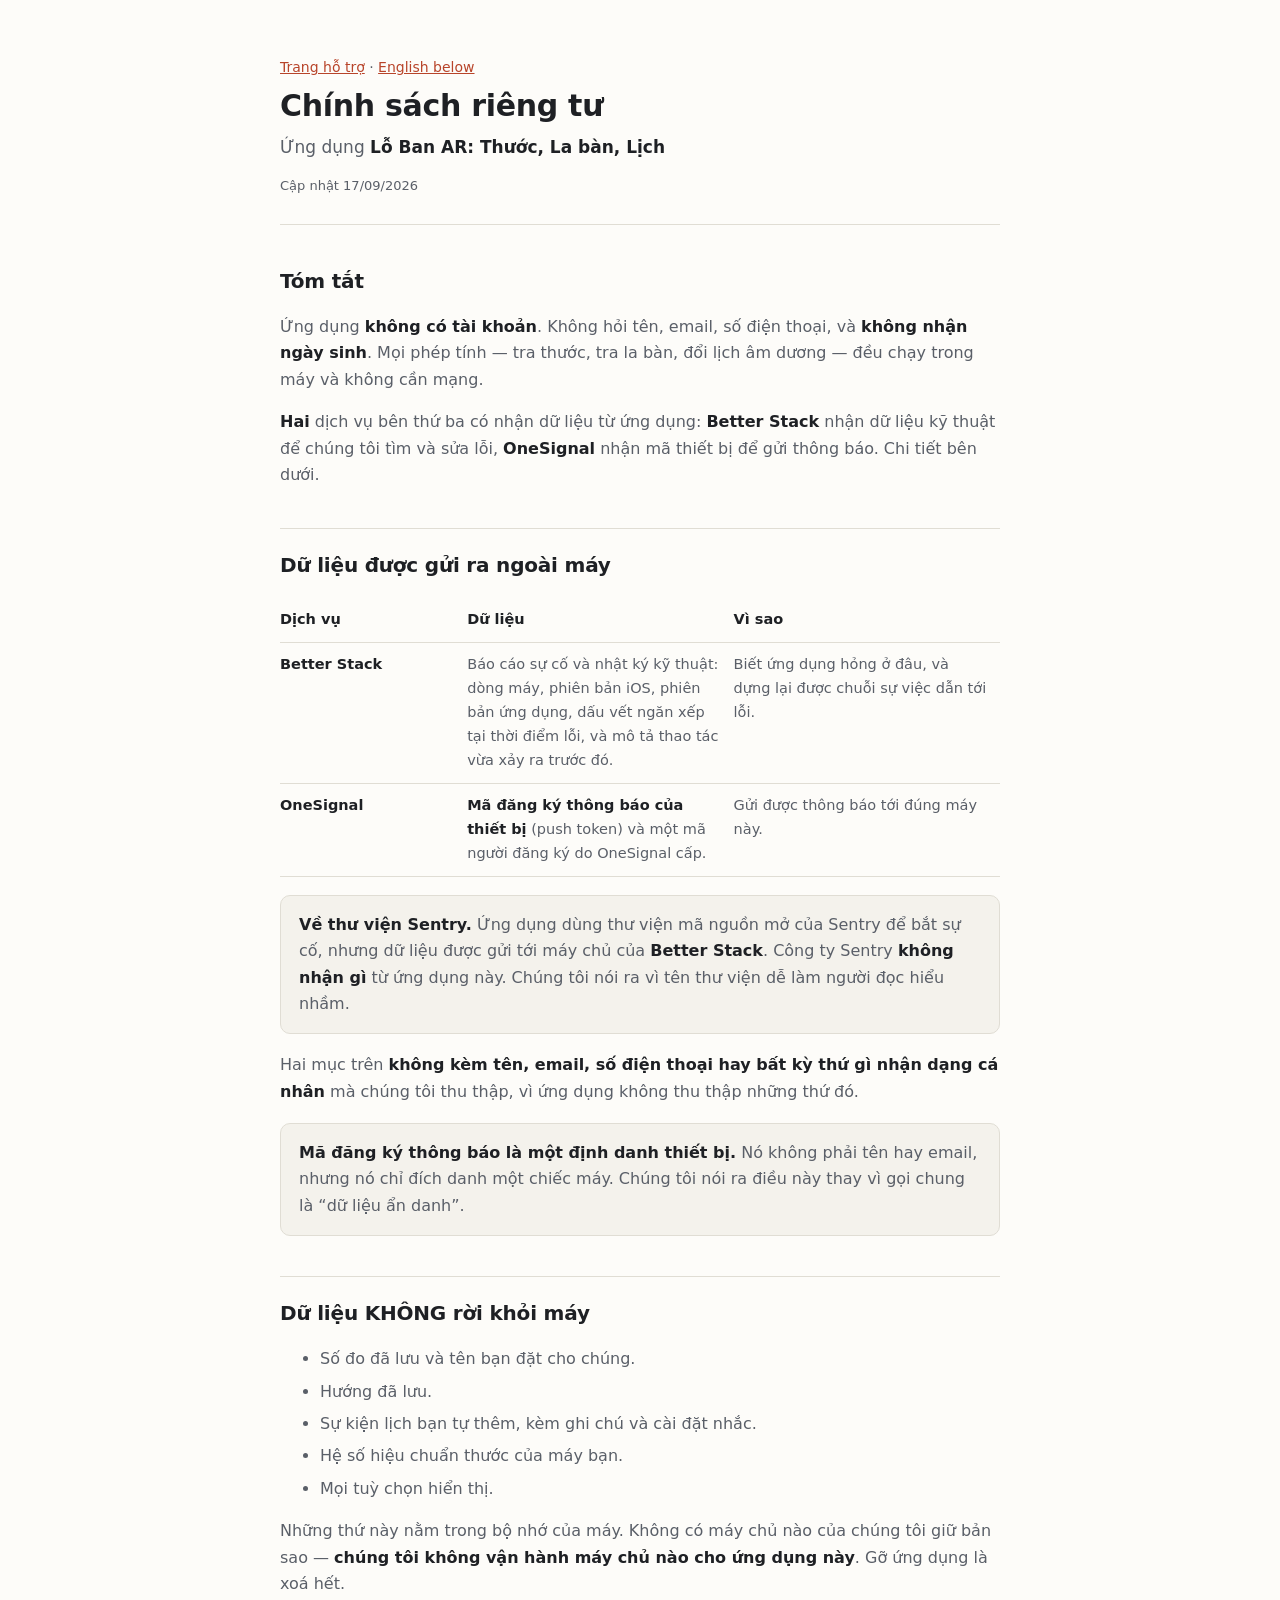
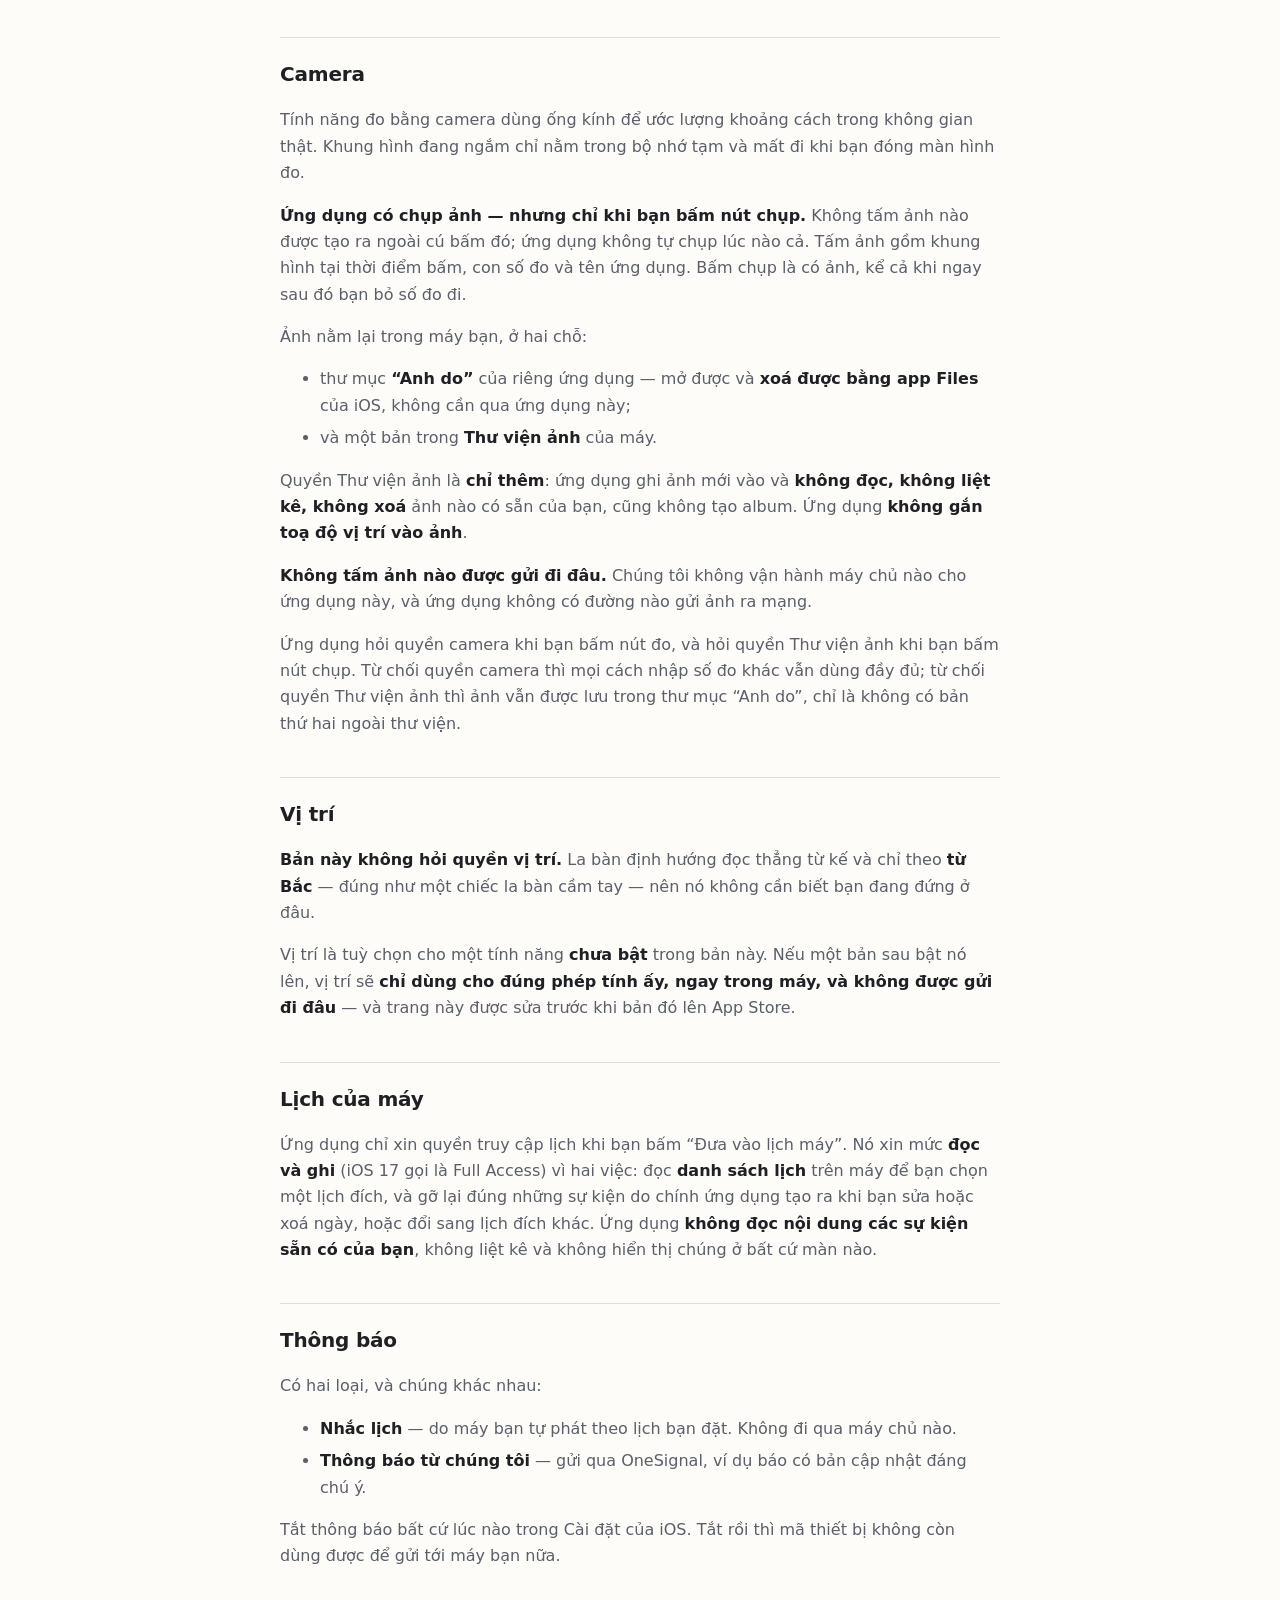
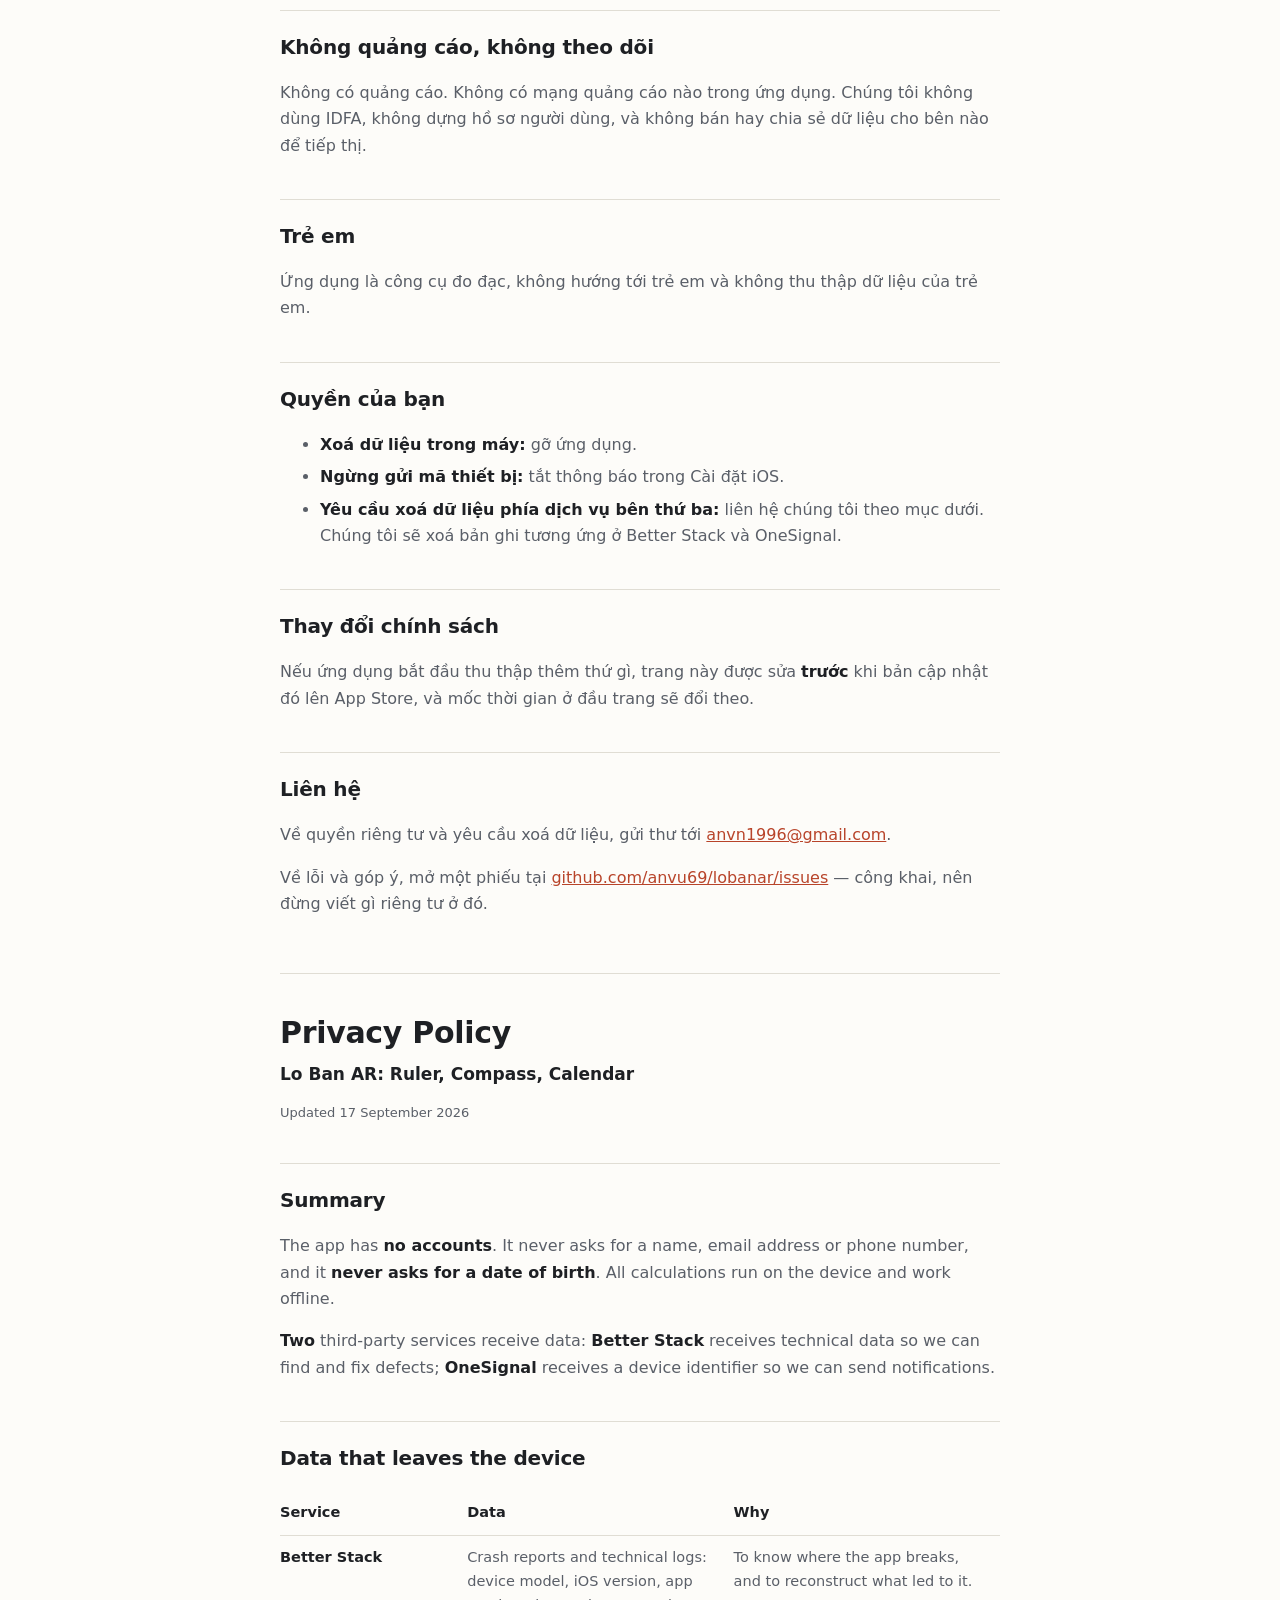
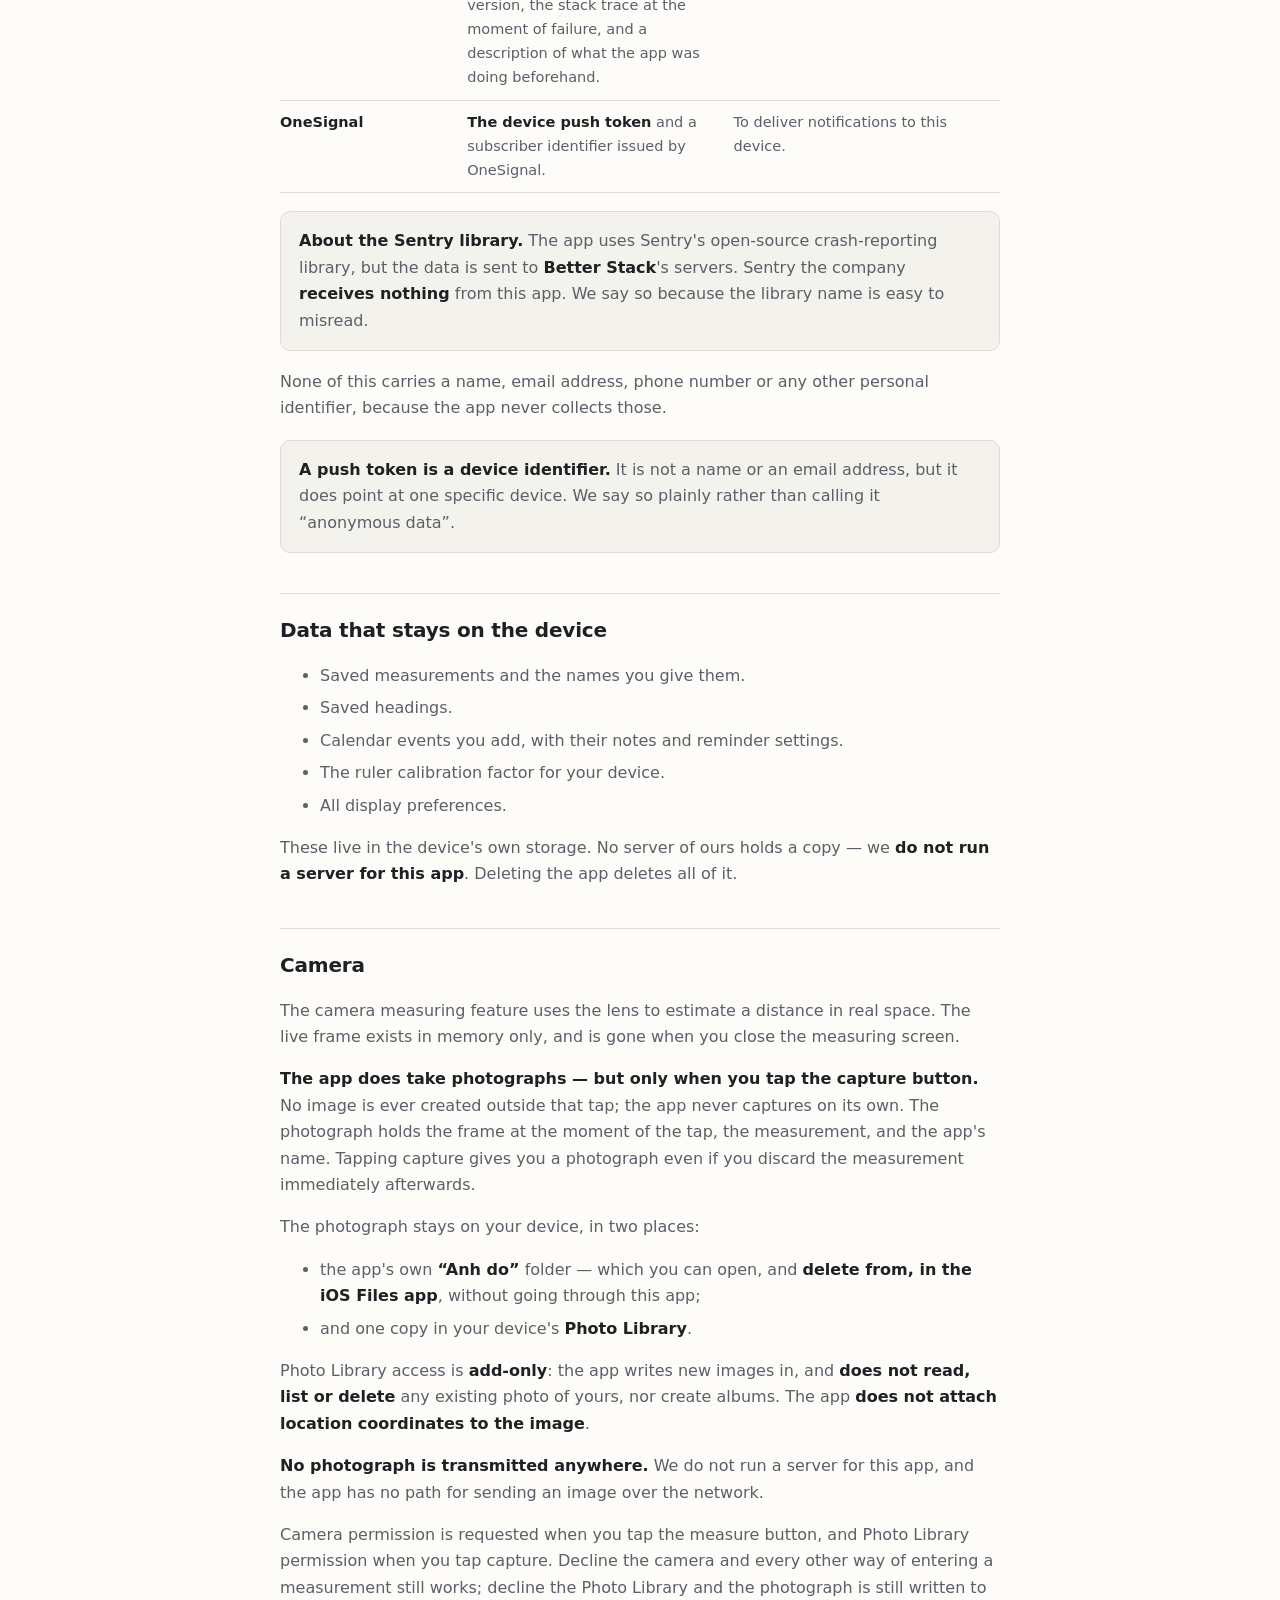
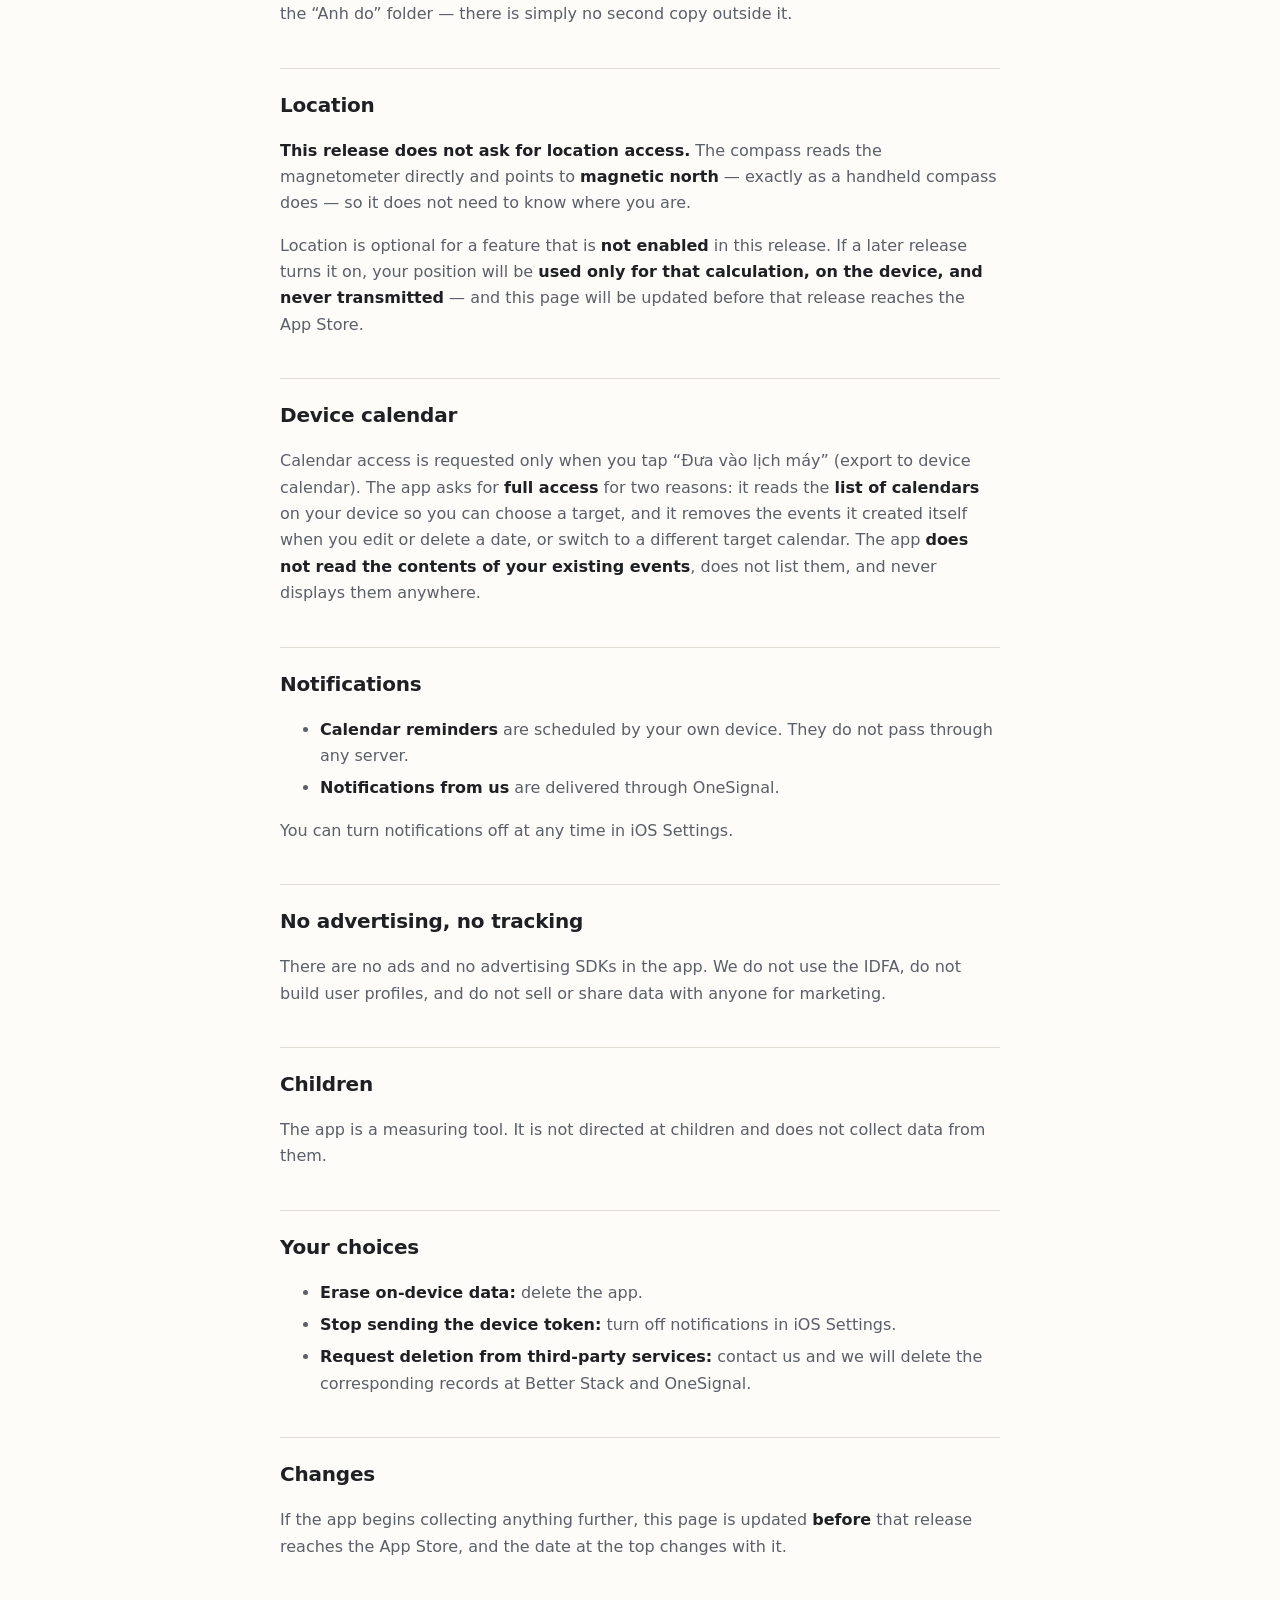
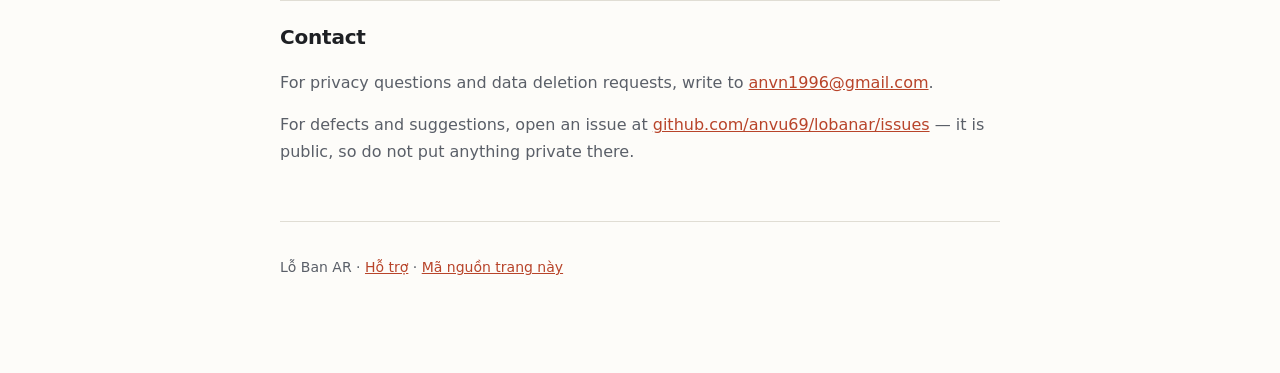
==== privacy/index.html @ a8c99746 "docs: mục Lịch khai ĐỌC VÀ GHI, và gọi đúng tên nút Hai chỗ sai trong cùng một đoạn, cả bản Việt lẫn" ====
<!doctype html>
<html lang="vi">
<head>
<meta charset="utf-8">
<meta name="viewport" content="width=device-width, initial-scale=1">
<title>Chính sách riêng tư — Lỗ Ban AR</title>
<link rel="stylesheet" href="../style.css">
</head>
<body>
<main>

<header>
  <p class="langswitch"><a href="../">Trang hỗ trợ</a> · <a href="#english">English below</a></p>
  <h1>Chính sách riêng tư</h1>
  <p class="lede">Ứng dụng <strong>Lỗ Ban AR: Thước, La bàn, Lịch</strong></p>
  <p class="stamp">Cập nhật 17/09/2026</p>
</header>

<h2>Tóm tắt</h2>

<p>Ứng dụng <strong>không có tài khoản</strong>. Không hỏi tên, email, số điện
thoại, và <strong>không nhận ngày sinh</strong>. Mọi phép tính — tra thước, tra
la bàn, đổi lịch âm dương — đều chạy trong máy và không cần mạng.</p>

<p><strong>Hai</strong> dịch vụ bên thứ ba có nhận dữ liệu từ ứng dụng:
<strong>Better Stack</strong> nhận dữ liệu kỹ thuật để chúng tôi tìm và sửa lỗi,
<strong>OneSignal</strong> nhận mã thiết bị để gửi thông báo. Chi tiết bên dưới.</p>

<h2>Dữ liệu được gửi ra ngoài máy</h2>

<table>
  <tr>
    <th style="width:26%">Dịch vụ</th>
    <th style="width:37%">Dữ liệu</th>
    <th>Vì sao</th>
  </tr>
  <tr>
    <td><strong>Better Stack</strong></td>
    <td>Báo cáo sự cố và nhật ký kỹ thuật: dòng máy, phiên bản iOS, phiên bản ứng
        dụng, dấu vết ngăn xếp tại thời điểm lỗi, và mô tả thao tác vừa xảy ra
        trước đó.</td>
    <td>Biết ứng dụng hỏng ở đâu, và dựng lại được chuỗi sự việc dẫn tới lỗi.</td>
  </tr>
  <tr>
    <td><strong>OneSignal</strong></td>
    <td><strong>Mã đăng ký thông báo của thiết bị</strong> (push token) và một mã
        người đăng ký do OneSignal cấp.</td>
    <td>Gửi được thông báo tới đúng máy này.</td>
  </tr>
</table>

<div class="box">
  <p style="margin:0"><strong>Về thư viện Sentry.</strong> Ứng dụng dùng thư viện
  mã nguồn mở của Sentry để bắt sự cố, nhưng dữ liệu được gửi tới máy chủ của
  <strong>Better Stack</strong>. Công ty Sentry <strong>không nhận gì</strong> từ
  ứng dụng này. Chúng tôi nói ra vì tên thư viện dễ làm người đọc hiểu nhầm.</p>
</div>

<p>Hai mục trên <strong>không kèm tên, email, số điện thoại hay bất kỳ thứ gì
nhận dạng cá nhân</strong> mà chúng tôi thu thập, vì ứng dụng không thu thập
những thứ đó.</p>

<div class="box">
  <p style="margin:0"><strong>Mã đăng ký thông báo là một định danh thiết bị.</strong>
  Nó không phải tên hay email, nhưng nó chỉ đích danh một chiếc máy. Chúng tôi
  nói ra điều này thay vì gọi chung là “dữ liệu ẩn danh”.</p>
</div>

<h2>Dữ liệu KHÔNG rời khỏi máy</h2>

<ul>
  <li>Số đo đã lưu và tên bạn đặt cho chúng.</li>
  <li>Hướng đã lưu.</li>
  <li>Sự kiện lịch bạn tự thêm, kèm ghi chú và cài đặt nhắc.</li>
  <li>Hệ số hiệu chuẩn thước của máy bạn.</li>
  <li>Mọi tuỳ chọn hiển thị.</li>
</ul>

<p>Những thứ này nằm trong bộ nhớ của máy. Không có máy chủ nào của chúng tôi
giữ bản sao — <strong>chúng tôi không vận hành máy chủ nào cho ứng dụng
này</strong>. Gỡ ứng dụng là xoá hết.</p>

<h2>Camera</h2>

<p>Tính năng đo bằng camera dùng ống kính để ước lượng khoảng cách trong không
gian thật. Khung hình đang ngắm chỉ nằm trong bộ nhớ tạm và mất đi khi bạn đóng
màn hình đo.</p>

<p><strong>Ứng dụng có chụp ảnh — nhưng chỉ khi bạn bấm nút chụp.</strong> Không
tấm ảnh nào được tạo ra ngoài cú bấm đó; ứng dụng không tự chụp lúc nào cả. Tấm
ảnh gồm khung hình tại thời điểm bấm, con số đo và tên ứng dụng. Bấm chụp là có
ảnh, kể cả khi ngay sau đó bạn bỏ số đo đi.</p>

<p>Ảnh nằm lại trong máy bạn, ở hai chỗ:</p>

<ul>
  <li>thư mục <strong>“Anh do”</strong> của riêng ứng dụng — mở được và
      <strong>xoá được bằng app Files</strong> của iOS, không cần qua ứng dụng
      này;</li>
  <li>và một bản trong <strong>Thư viện ảnh</strong> của máy.</li>
</ul>

<p>Quyền Thư viện ảnh là <strong>chỉ thêm</strong>: ứng dụng ghi ảnh mới vào và
<strong>không đọc, không liệt kê, không xoá</strong> ảnh nào có sẵn của bạn, cũng
không tạo album. Ứng dụng <strong>không gắn toạ độ vị trí vào ảnh</strong>.</p>

<p><strong>Không tấm ảnh nào được gửi đi đâu.</strong> Chúng tôi không vận hành
máy chủ nào cho ứng dụng này, và ứng dụng không có đường nào gửi ảnh ra mạng.</p>

<p>Ứng dụng hỏi quyền camera khi bạn bấm nút đo, và hỏi quyền Thư viện ảnh khi
bạn bấm nút chụp. Từ chối quyền camera thì mọi cách nhập số đo khác vẫn dùng đầy
đủ; từ chối quyền Thư viện ảnh thì ảnh vẫn được lưu trong thư mục “Anh do”, chỉ
là không có bản thứ hai ngoài thư viện.</p>

<h2>Vị trí</h2>

<p><strong>Bản này không hỏi quyền vị trí.</strong> La bàn định hướng đọc thẳng
từ kế và chỉ theo <strong>từ Bắc</strong> — đúng như một chiếc la bàn cầm tay —
nên nó không cần biết bạn đang đứng ở đâu.</p>

<p>Vị trí là tuỳ chọn cho một tính năng <strong>chưa bật</strong> trong bản này.
Nếu một bản sau bật nó lên, vị trí sẽ <strong>chỉ dùng cho đúng phép tính ấy,
ngay trong máy, và không được gửi đi đâu</strong> — và trang này được sửa trước
khi bản đó lên App Store.</p>

<h2>Lịch của máy</h2>

<p>Ứng dụng chỉ xin quyền truy cập lịch khi bạn bấm “Đưa vào lịch máy”. Nó xin
mức <strong>đọc và ghi</strong> (iOS 17 gọi là Full Access) vì hai việc: đọc
<strong>danh sách lịch</strong> trên máy để bạn chọn một lịch đích, và gỡ lại đúng
những sự kiện do chính ứng dụng tạo ra khi bạn sửa hoặc xoá ngày, hoặc đổi sang
lịch đích khác. Ứng dụng <strong>không đọc nội dung các sự kiện sẵn có của
bạn</strong>, không liệt kê và không hiển thị chúng ở bất cứ màn nào.</p>

<h2>Thông báo</h2>

<p>Có hai loại, và chúng khác nhau:</p>

<ul>
  <li><strong>Nhắc lịch</strong> — do máy bạn tự phát theo lịch bạn đặt.
      Không đi qua máy chủ nào.</li>
  <li><strong>Thông báo từ chúng tôi</strong> — gửi qua OneSignal, ví dụ báo có
      bản cập nhật đáng chú ý.</li>
</ul>

<p>Tắt thông báo bất cứ lúc nào trong Cài đặt của iOS. Tắt rồi thì mã thiết bị
không còn dùng được để gửi tới máy bạn nữa.</p>

<h2>Không quảng cáo, không theo dõi</h2>

<p>Không có quảng cáo. Không có mạng quảng cáo nào trong ứng dụng. Chúng tôi
không dùng IDFA, không dựng hồ sơ người dùng, và không bán hay chia sẻ dữ liệu
cho bên nào để tiếp thị.</p>

<h2>Trẻ em</h2>

<p>Ứng dụng là công cụ đo đạc, không hướng tới trẻ em và không thu thập dữ liệu
của trẻ em.</p>

<h2>Quyền của bạn</h2>

<ul>
  <li><strong>Xoá dữ liệu trong máy:</strong> gỡ ứng dụng.</li>
  <li><strong>Ngừng gửi mã thiết bị:</strong> tắt thông báo trong Cài đặt iOS.</li>
  <li><strong>Yêu cầu xoá dữ liệu phía dịch vụ bên thứ ba:</strong> liên hệ
      chúng tôi theo mục dưới. Chúng tôi sẽ xoá bản ghi tương ứng ở Better Stack
      và OneSignal.</li>
</ul>

<h2>Thay đổi chính sách</h2>

<p>Nếu ứng dụng bắt đầu thu thập thêm thứ gì, trang này được sửa
<strong>trước</strong> khi bản cập nhật đó lên App Store, và mốc thời gian ở đầu
trang sẽ đổi theo.</p>

<h2>Liên hệ</h2>

<p>Về quyền riêng tư và yêu cầu xoá dữ liệu, gửi thư tới
<a href="mailto:anvn1996@gmail.com">anvn1996@gmail.com</a>.</p>

<p>Về lỗi và góp ý, mở một phiếu tại
<a href="https://github.com/anvu69/lobanar/issues">github.com/anvu69/lobanar/issues</a>
— công khai, nên đừng viết gì riêng tư ở đó.</p>

<hr style="border:none;border-top:1px solid var(--rule);margin:56px 0 0">

<h1 id="english" style="margin-top:40px">Privacy Policy</h1>
<p class="lede"><strong>Lo Ban AR: Ruler, Compass, Calendar</strong></p>
<p class="stamp">Updated 17 September 2026</p>

<h2>Summary</h2>

<p>The app has <strong>no accounts</strong>. It never asks for a name, email
address or phone number, and it <strong>never asks for a date of birth</strong>.
All calculations run on the device and work offline.</p>

<p><strong>Two</strong> third-party services receive data:
<strong>Better Stack</strong> receives technical data so we can find and fix
defects; <strong>OneSignal</strong> receives a device identifier so we can send
notifications.</p>

<h2>Data that leaves the device</h2>

<table>
  <tr><th style="width:26%">Service</th><th style="width:37%">Data</th><th>Why</th></tr>
  <tr>
    <td><strong>Better Stack</strong></td>
    <td>Crash reports and technical logs: device model, iOS version, app version,
        the stack trace at the moment of failure, and a description of what the
        app was doing beforehand.</td>
    <td>To know where the app breaks, and to reconstruct what led to it.</td>
  </tr>
  <tr>
    <td><strong>OneSignal</strong></td>
    <td><strong>The device push token</strong> and a subscriber identifier issued
        by OneSignal.</td>
    <td>To deliver notifications to this device.</td>
  </tr>
</table>

<div class="box">
  <p style="margin:0"><strong>About the Sentry library.</strong> The app uses
  Sentry's open-source crash-reporting library, but the data is sent to
  <strong>Better Stack</strong>'s servers. Sentry the company
  <strong>receives nothing</strong> from this app. We say so because the library
  name is easy to misread.</p>
</div>

<p>None of this carries a name, email address, phone number or any other personal
identifier, because the app never collects those.</p>

<div class="box">
  <p style="margin:0"><strong>A push token is a device identifier.</strong> It is
  not a name or an email address, but it does point at one specific device. We
  say so plainly rather than calling it “anonymous data”.</p>
</div>

<h2>Data that stays on the device</h2>

<ul>
  <li>Saved measurements and the names you give them.</li>
  <li>Saved headings.</li>
  <li>Calendar events you add, with their notes and reminder settings.</li>
  <li>The ruler calibration factor for your device.</li>
  <li>All display preferences.</li>
</ul>

<p>These live in the device's own storage. No server of ours holds a copy — we
<strong>do not run a server for this app</strong>. Deleting the app deletes all
of it.</p>

<h2>Camera</h2>

<p>The camera measuring feature uses the lens to estimate a distance in real
space. The live frame exists in memory only, and is gone when you close the
measuring screen.</p>

<p><strong>The app does take photographs — but only when you tap the capture
button.</strong> No image is ever created outside that tap; the app never
captures on its own. The photograph holds the frame at the moment of the tap, the
measurement, and the app's name. Tapping capture gives you a photograph even if
you discard the measurement immediately afterwards.</p>

<p>The photograph stays on your device, in two places:</p>

<ul>
  <li>the app's own <strong>“Anh do”</strong> folder — which you can open, and
      <strong>delete from, in the iOS Files app</strong>, without going through
      this app;</li>
  <li>and one copy in your device's <strong>Photo Library</strong>.</li>
</ul>

<p>Photo Library access is <strong>add-only</strong>: the app writes new images
in, and <strong>does not read, list or delete</strong> any existing photo of
yours, nor create albums. The app <strong>does not attach location coordinates to
the image</strong>.</p>

<p><strong>No photograph is transmitted anywhere.</strong> We do not run a server
for this app, and the app has no path for sending an image over the network.</p>

<p>Camera permission is requested when you tap the measure button, and Photo
Library permission when you tap capture. Decline the camera and every other way
of entering a measurement still works; decline the Photo Library and the
photograph is still written to the “Anh do” folder — there is simply no second
copy outside it.</p>

<h2>Location</h2>

<p><strong>This release does not ask for location access.</strong> The compass
reads the magnetometer directly and points to <strong>magnetic north</strong> —
exactly as a handheld compass does — so it does not need to know where you
are.</p>

<p>Location is optional for a feature that is <strong>not enabled</strong> in
this release. If a later release turns it on, your position will be
<strong>used only for that calculation, on the device, and never
transmitted</strong> — and this page will be updated before that release reaches
the App Store.</p>

<h2>Device calendar</h2>

<p>Calendar access is requested only when you tap “Đưa vào lịch máy” (export to
device calendar). The app asks for <strong>full access</strong> for two reasons:
it reads the <strong>list of calendars</strong> on your device so you can choose a
target, and it removes the events it created itself when you edit or delete a
date, or switch to a different target calendar. The app <strong>does not read the
contents of your existing events</strong>, does not list them, and never displays
them anywhere.</p>

<h2>Notifications</h2>

<ul>
  <li><strong>Calendar reminders</strong> are scheduled by your own device. They
      do not pass through any server.</li>
  <li><strong>Notifications from us</strong> are delivered through OneSignal.</li>
</ul>

<p>You can turn notifications off at any time in iOS Settings.</p>

<h2>No advertising, no tracking</h2>

<p>There are no ads and no advertising SDKs in the app. We do not use the IDFA,
do not build user profiles, and do not sell or share data with anyone for
marketing.</p>

<h2>Children</h2>

<p>The app is a measuring tool. It is not directed at children and does not
collect data from them.</p>

<h2>Your choices</h2>

<ul>
  <li><strong>Erase on-device data:</strong> delete the app.</li>
  <li><strong>Stop sending the device token:</strong> turn off notifications in
      iOS Settings.</li>
  <li><strong>Request deletion from third-party services:</strong> contact us and
      we will delete the corresponding records at Better Stack and OneSignal.</li>
</ul>

<h2>Changes</h2>

<p>If the app begins collecting anything further, this page is updated
<strong>before</strong> that release reaches the App Store, and the date at the
top changes with it.</p>

<h2>Contact</h2>

<p>For privacy questions and data deletion requests, write to
<a href="mailto:anvn1996@gmail.com">anvn1996@gmail.com</a>.</p>

<p>For defects and suggestions, open an issue at
<a href="https://github.com/anvu69/lobanar/issues">github.com/anvu69/lobanar/issues</a>
— it is public, so do not put anything private there.</p>

<footer>
  <p>Lỗ Ban AR · <a href="../">Hỗ trợ</a> · <a href="https://github.com/anvu69/lobanar">Mã nguồn trang này</a></p>
</footer>

</main>
</body>
</html>
---- style.css ----
:root {
  --paper: #fdfcf9;
  --paper2: #f4f2ec;
  --ink: #1e2024;
  --ink2: #5a5f68;
  --rule: #e0ddd4;
  --accent: #b8442a;
  --gold: #a8842c;
}

@media (prefers-color-scheme: dark) {
  :root {
    --paper: #16181b;
    --paper2: #1e2126;
    --ink: #e9e6df;
    --ink2: #a0a5ad;
    --rule: #30343a;
    --accent: #e07a5c;
    --gold: #d4ac52;
  }
}

* { box-sizing: border-box; }

body {
  margin: 0;
  padding: 0 20px 80px;
  background: var(--paper);
  color: var(--ink);
  font: 16px/1.65 -apple-system, BlinkMacSystemFont, "Segoe UI", system-ui, sans-serif;
  -webkit-text-size-adjust: 100%;
}

main { max-width: 720px; margin: 0 auto; }

header {
  padding: 56px 0 28px;
  border-bottom: 1px solid var(--rule);
  margin-bottom: 36px;
}

h1 { font-size: 30px; line-height: 1.25; margin: 0 0 8px; letter-spacing: -0.01em; }
h2 {
  font-size: 20px;
  margin: 40px 0 12px;
  padding-top: 20px;
  border-top: 1px solid var(--rule);
  letter-spacing: -0.01em;
}
h2:first-of-type { border-top: none; padding-top: 0; }
h3 { font-size: 16px; margin: 24px 0 8px; }

p, li { color: var(--ink2); }
li { margin-bottom: 6px; }
strong, b { color: var(--ink); font-weight: 600; }

.lede { font-size: 17px; color: var(--ink2); margin: 0; }
.stamp { font-size: 13px; color: var(--ink2); margin: 14px 0 0; }

a { color: var(--accent); }

.box {
  background: var(--paper2);
  border: 1px solid var(--rule);
  border-radius: 10px;
  padding: 16px 18px;
  margin: 18px 0;
}
.box.flag { border-left: 3px solid var(--gold); }

table {
  width: 100%;
  border-collapse: collapse;
  margin: 16px 0;
  font-size: 14.5px;
}
th, td {
  text-align: left;
  padding: 10px 12px 10px 0;
  border-bottom: 1px solid var(--rule);
  vertical-align: top;
}
th { color: var(--ink); font-weight: 600; }
td { color: var(--ink2); }

.langswitch {
  font-size: 14px;
  margin: 0 0 8px;
  color: var(--ink2);
}

footer {
  margin-top: 56px;
  padding-top: 20px;
  border-top: 1px solid var(--rule);
  font-size: 14px;
  color: var(--ink2);
}

code {
  font-family: ui-monospace, SFMono-Regular, Menlo, monospace;
  font-size: 0.9em;
  background: var(--paper2);
  padding: 1px 5px;
  border-radius: 4px;
}
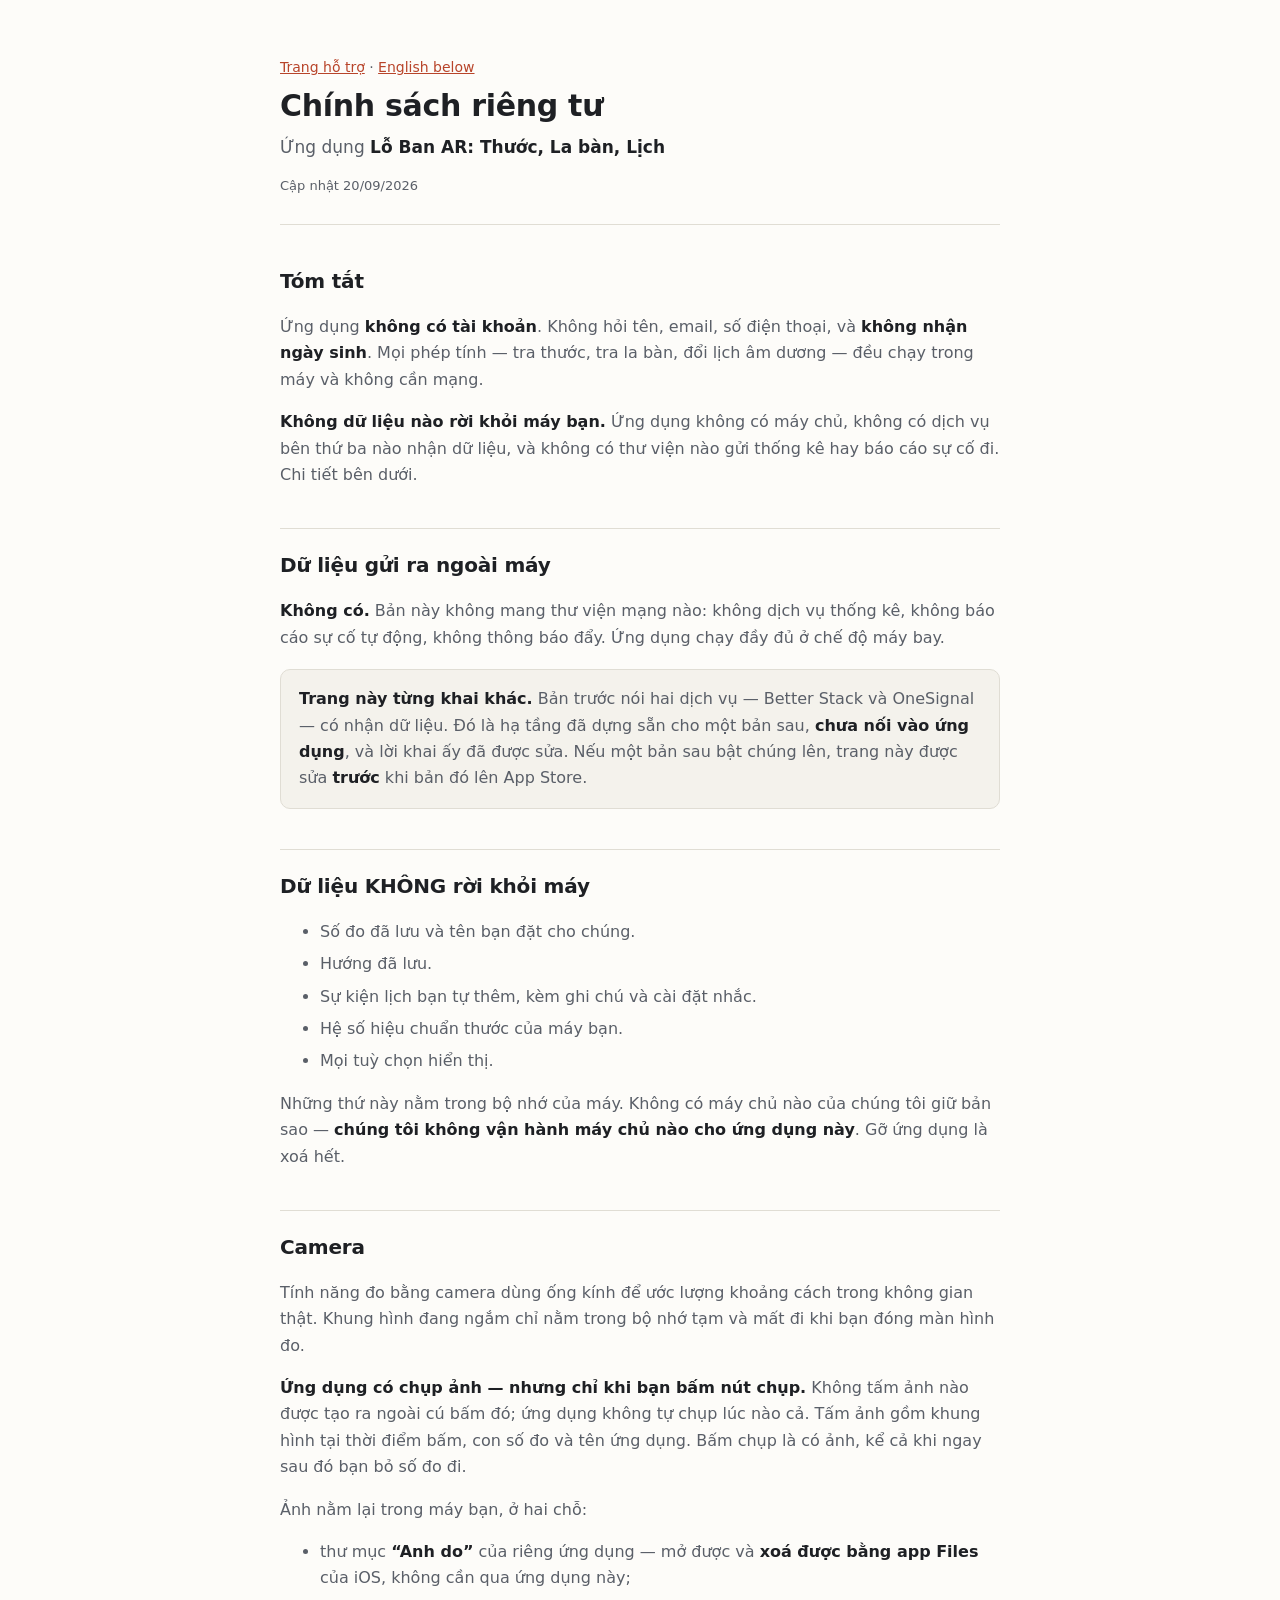
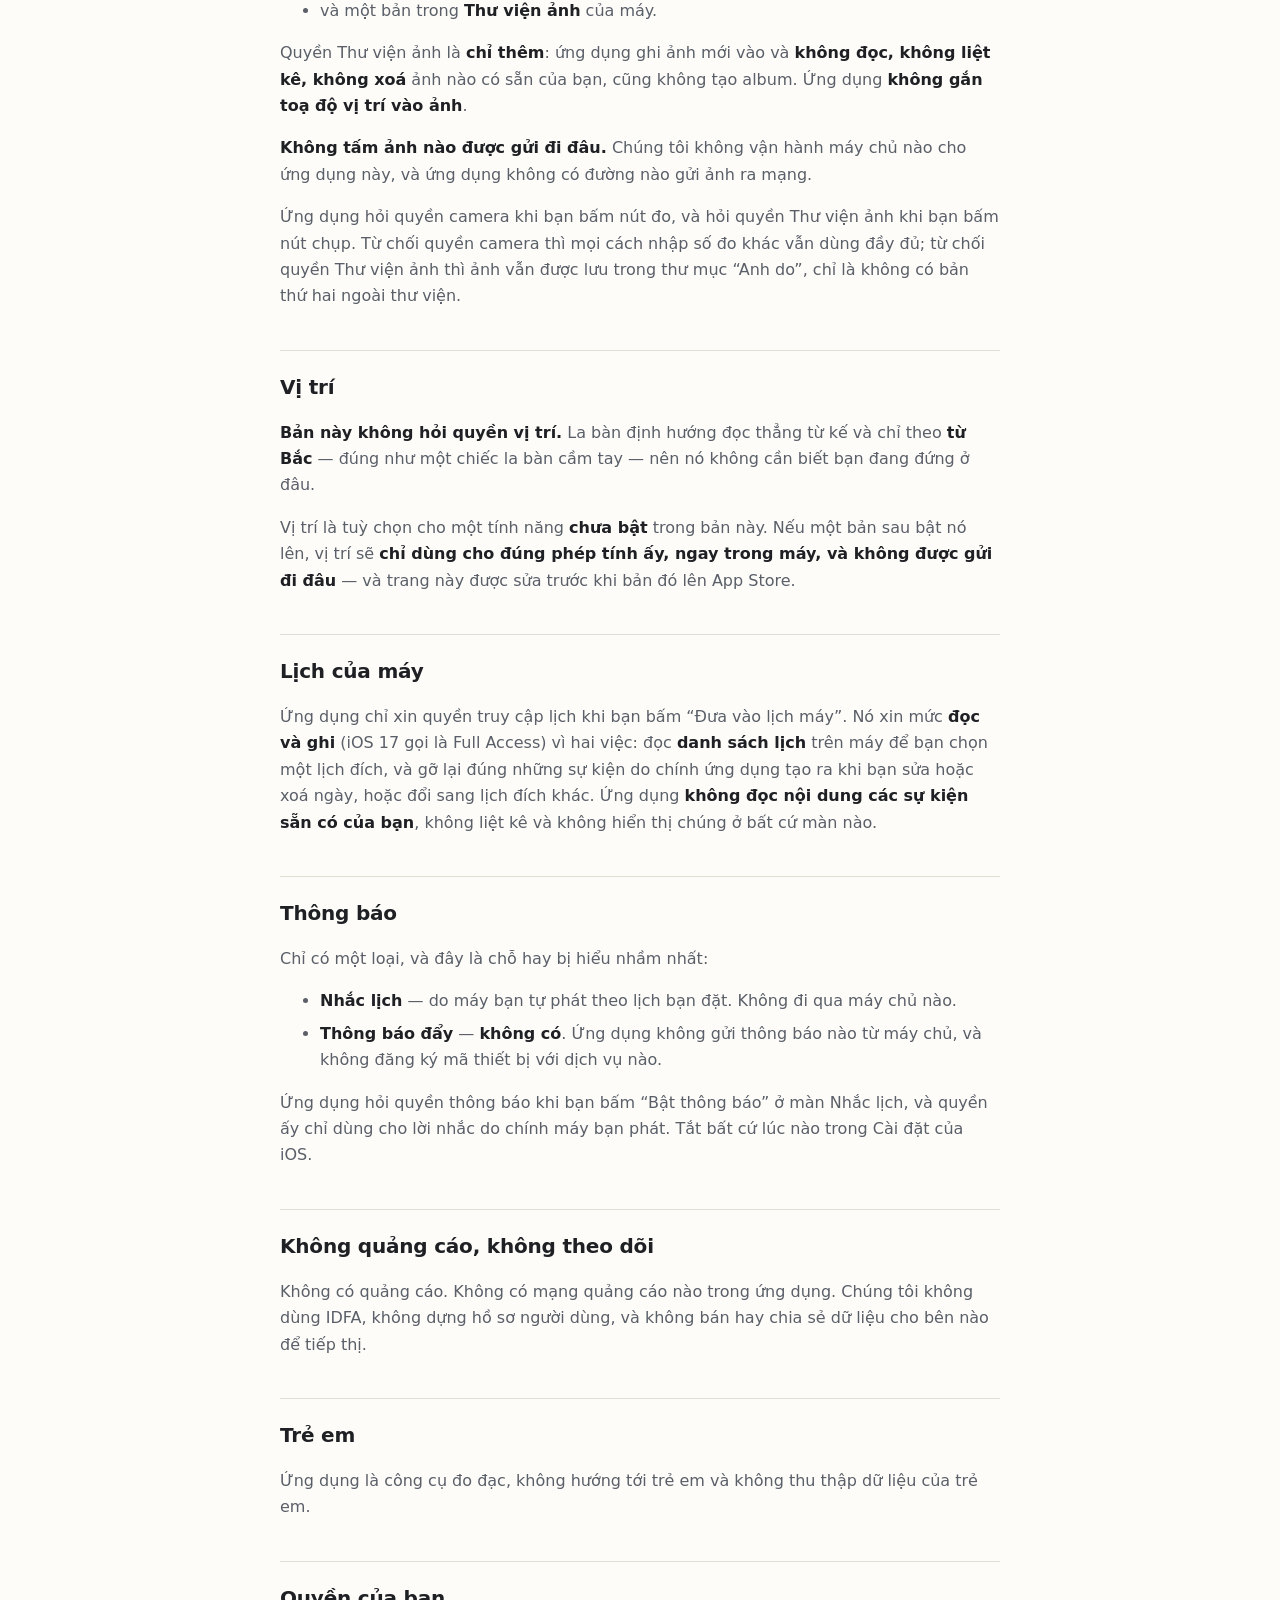
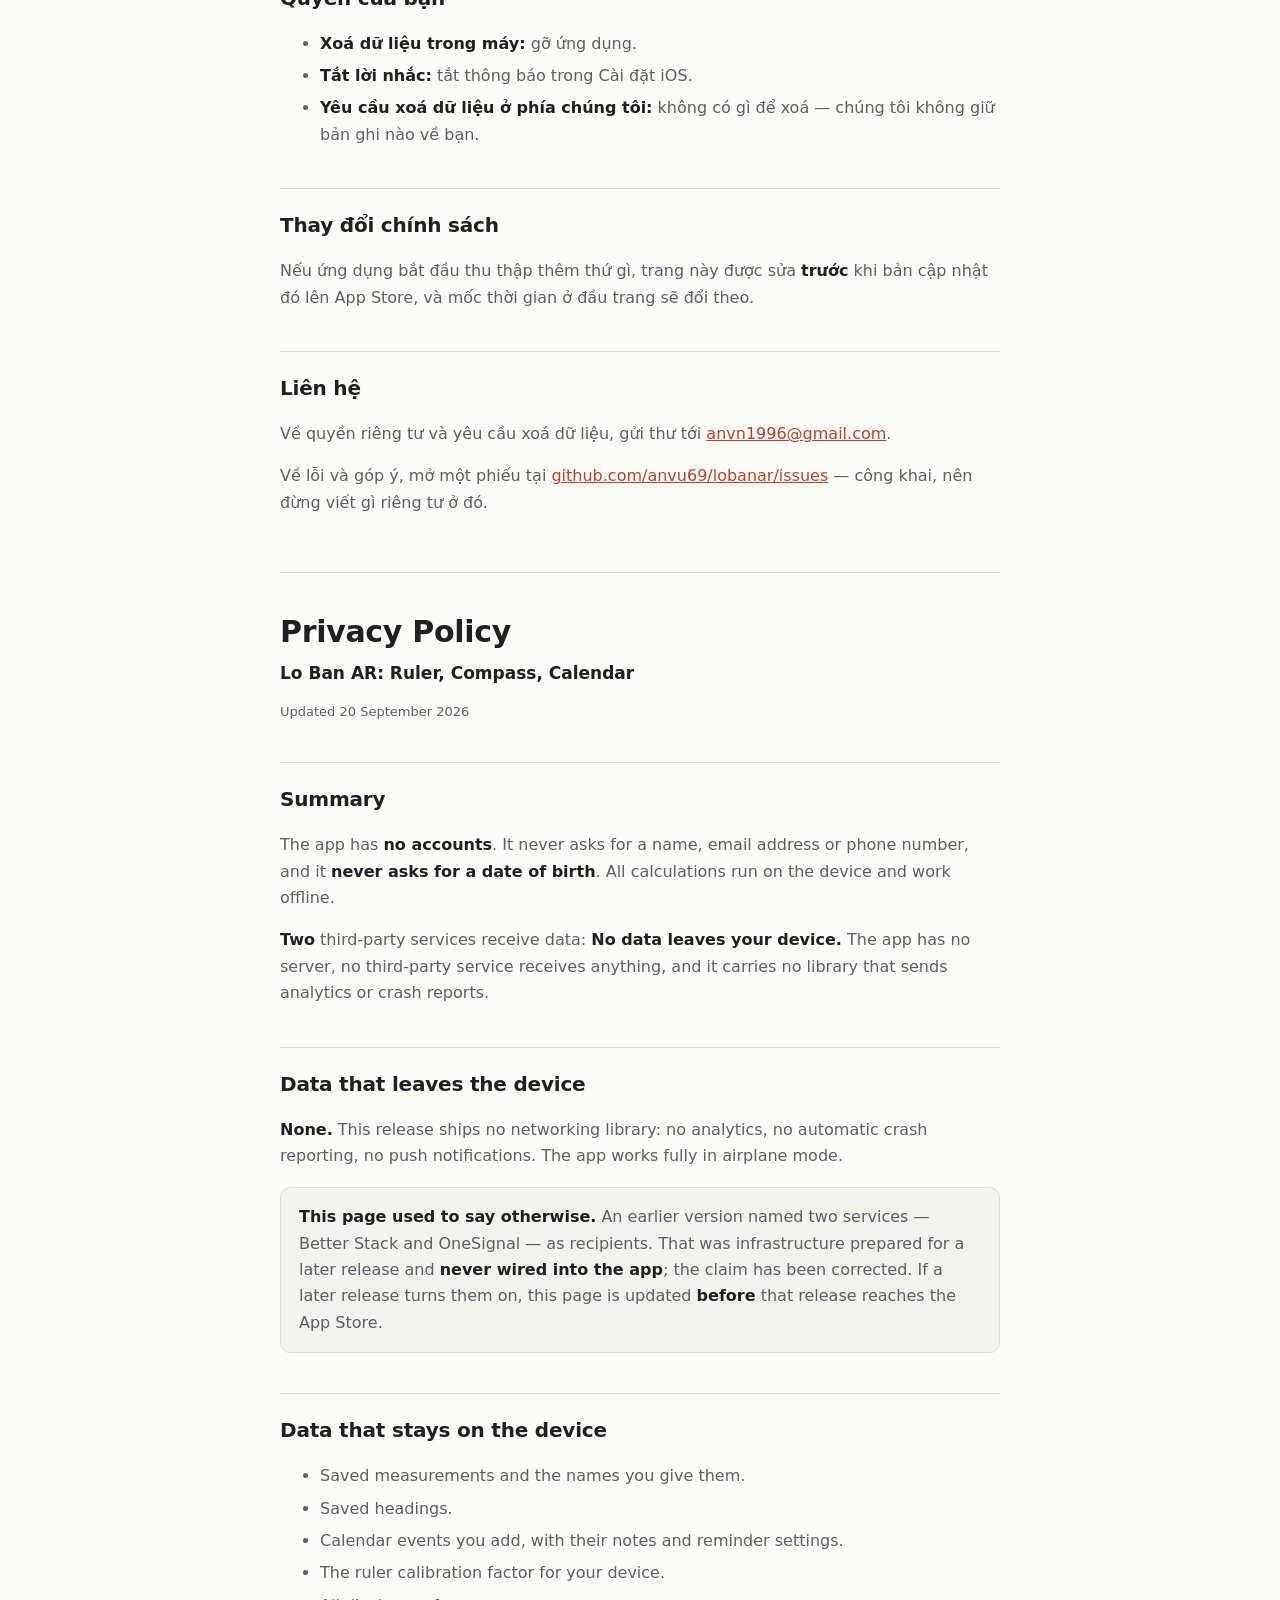
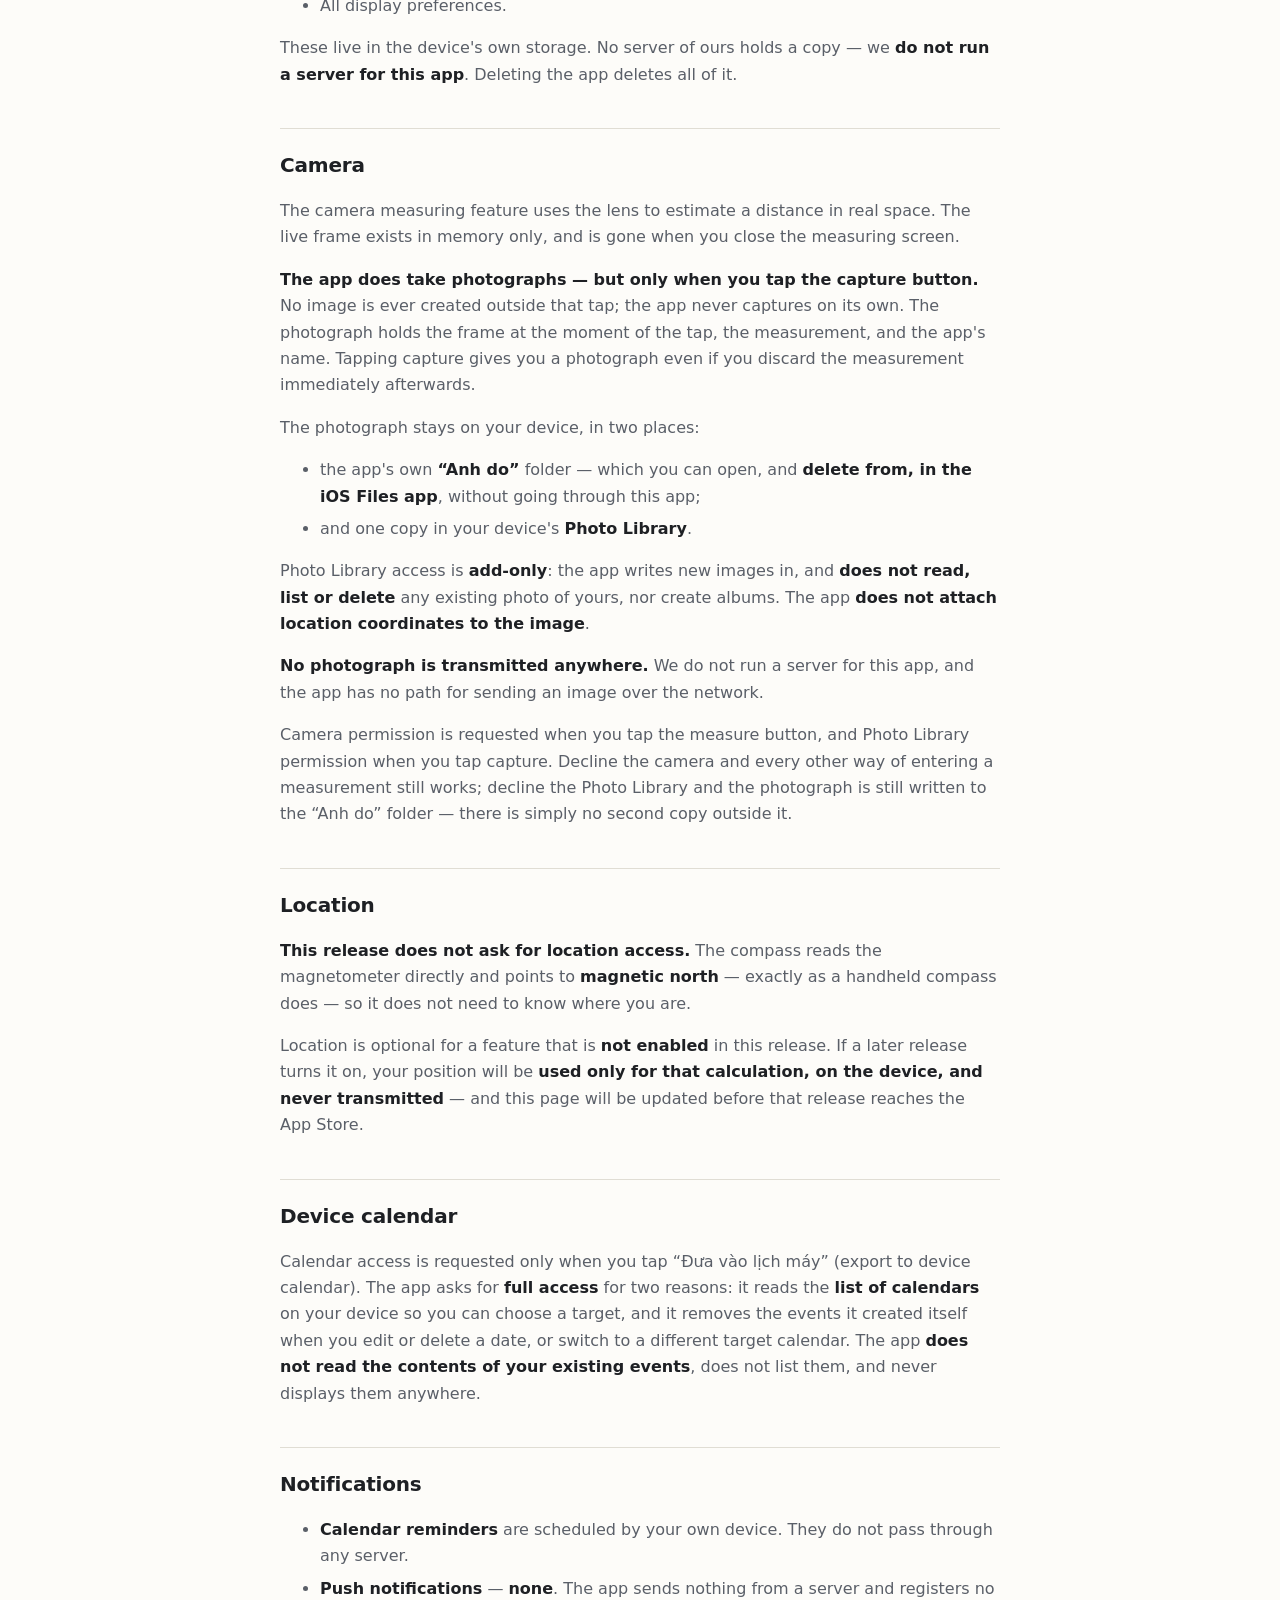
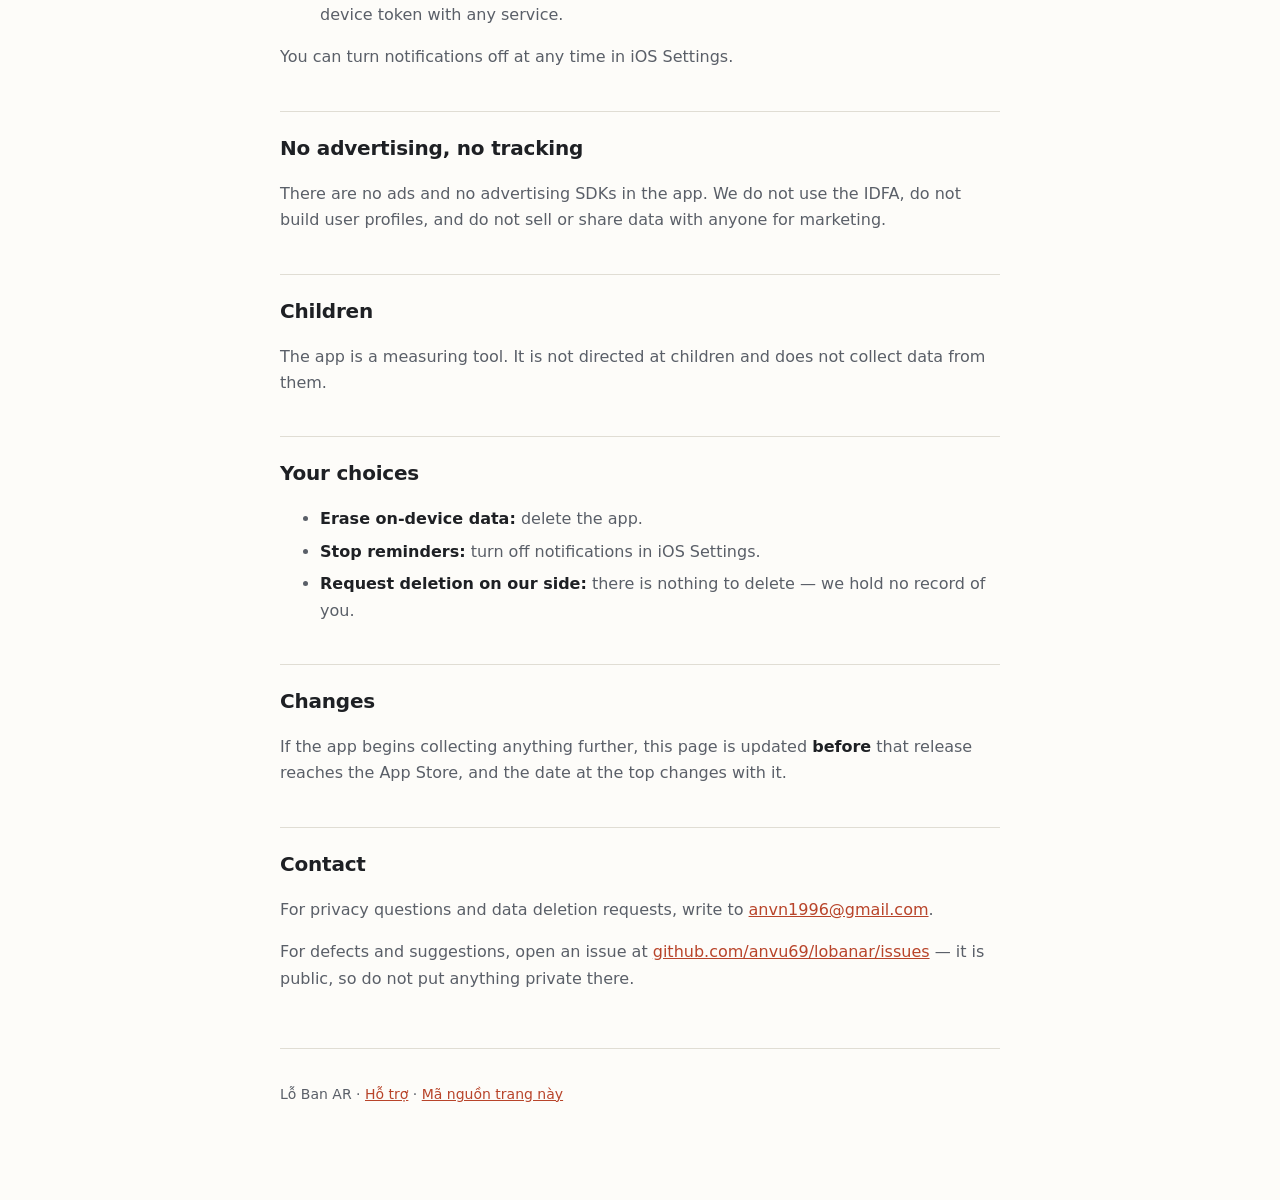
==== commit bb9f09c5: "Trang riêng tư: bản 1.0 không gửi dữ liệu đi đâu Trang khai Better Stack nhận dữ liệu kỹ thuật và On" ====
--- a/privacy/index.html
+++ b/privacy/index.html
@@ -13,7 +13,7 @@
   <p class="langswitch"><a href="../">Trang hỗ trợ</a> · <a href="#english">English below</a></p>
   <h1>Chính sách riêng tư</h1>
   <p class="lede">Ứng dụng <strong>Lỗ Ban AR: Thước, La bàn, Lịch</strong></p>
-  <p class="stamp">Cập nhật 17/09/2026</p>
+  <p class="stamp">Cập nhật 20/09/2026</p>
 </header>
 
 <h2>Tóm tắt</h2>
@@ -22,48 +22,22 @@
 thoại, và <strong>không nhận ngày sinh</strong>. Mọi phép tính — tra thước, tra
 la bàn, đổi lịch âm dương — đều chạy trong máy và không cần mạng.</p>
 
-<p><strong>Hai</strong> dịch vụ bên thứ ba có nhận dữ liệu từ ứng dụng:
-<strong>Better Stack</strong> nhận dữ liệu kỹ thuật để chúng tôi tìm và sửa lỗi,
-<strong>OneSignal</strong> nhận mã thiết bị để gửi thông báo. Chi tiết bên dưới.</p>
-
-<h2>Dữ liệu được gửi ra ngoài máy</h2>
-
-<table>
-  <tr>
-    <th style="width:26%">Dịch vụ</th>
-    <th style="width:37%">Dữ liệu</th>
-    <th>Vì sao</th>
-  </tr>
-  <tr>
-    <td><strong>Better Stack</strong></td>
-    <td>Báo cáo sự cố và nhật ký kỹ thuật: dòng máy, phiên bản iOS, phiên bản ứng
-        dụng, dấu vết ngăn xếp tại thời điểm lỗi, và mô tả thao tác vừa xảy ra
-        trước đó.</td>
-    <td>Biết ứng dụng hỏng ở đâu, và dựng lại được chuỗi sự việc dẫn tới lỗi.</td>
-  </tr>
-  <tr>
-    <td><strong>OneSignal</strong></td>
-    <td><strong>Mã đăng ký thông báo của thiết bị</strong> (push token) và một mã
-        người đăng ký do OneSignal cấp.</td>
-    <td>Gửi được thông báo tới đúng máy này.</td>
-  </tr>
-</table>
+<p><strong>Không dữ liệu nào rời khỏi máy bạn.</strong> Ứng dụng không có
+máy chủ, không có dịch vụ bên thứ ba nào nhận dữ liệu, và không có thư viện nào
+gửi thống kê hay báo cáo sự cố đi. Chi tiết bên dưới.</p>
+
+<h2>Dữ liệu gửi ra ngoài máy</h2>
+
+<p><strong>Không có.</strong> Bản này không mang thư viện mạng nào: không dịch
+vụ thống kê, không báo cáo sự cố tự động, không thông báo đẩy. Ứng dụng chạy
+đầy đủ ở chế độ máy bay.</p>
 
 <div class="box">
-  <p style="margin:0"><strong>Về thư viện Sentry.</strong> Ứng dụng dùng thư viện
-  mã nguồn mở của Sentry để bắt sự cố, nhưng dữ liệu được gửi tới máy chủ của
-  <strong>Better Stack</strong>. Công ty Sentry <strong>không nhận gì</strong> từ
-  ứng dụng này. Chúng tôi nói ra vì tên thư viện dễ làm người đọc hiểu nhầm.</p>
-</div>
-
-<p>Hai mục trên <strong>không kèm tên, email, số điện thoại hay bất kỳ thứ gì
-nhận dạng cá nhân</strong> mà chúng tôi thu thập, vì ứng dụng không thu thập
-những thứ đó.</p>
-
-<div class="box">
-  <p style="margin:0"><strong>Mã đăng ký thông báo là một định danh thiết bị.</strong>
-  Nó không phải tên hay email, nhưng nó chỉ đích danh một chiếc máy. Chúng tôi
-  nói ra điều này thay vì gọi chung là “dữ liệu ẩn danh”.</p>
+  <p style="margin:0"><strong>Trang này từng khai khác.</strong> Bản trước nói
+  hai dịch vụ — Better Stack và OneSignal — có nhận dữ liệu. Đó là hạ tầng đã
+  dựng sẵn cho một bản sau, <strong>chưa nối vào ứng dụng</strong>, và lời khai
+  ấy đã được sửa. Nếu một bản sau bật chúng lên, trang này được sửa
+  <strong>trước</strong> khi bản đó lên App Store.</p>
 </div>
 
 <h2>Dữ liệu KHÔNG rời khỏi máy</h2>
@@ -134,17 +108,19 @@
 
 <h2>Thông báo</h2>
 
-<p>Có hai loại, và chúng khác nhau:</p>
+<p>Chỉ có một loại, và đây là chỗ hay bị hiểu nhầm nhất:</p>
 
 <ul>
   <li><strong>Nhắc lịch</strong> — do máy bạn tự phát theo lịch bạn đặt.
       Không đi qua máy chủ nào.</li>
-  <li><strong>Thông báo từ chúng tôi</strong> — gửi qua OneSignal, ví dụ báo có
-      bản cập nhật đáng chú ý.</li>
-</ul>
-
-<p>Tắt thông báo bất cứ lúc nào trong Cài đặt của iOS. Tắt rồi thì mã thiết bị
-không còn dùng được để gửi tới máy bạn nữa.</p>
+  <li><strong>Thông báo đẩy</strong> — <strong>không có</strong>. Ứng dụng
+      không gửi thông báo nào từ máy chủ, và không đăng ký mã thiết bị với dịch
+      vụ nào.</li>
+</ul>
+
+<p>Ứng dụng hỏi quyền thông báo khi bạn bấm “Bật thông báo” ở màn Nhắc lịch, và
+quyền ấy chỉ dùng cho lời nhắc do chính máy bạn phát. Tắt bất cứ lúc nào trong
+Cài đặt của iOS.</p>
 
 <h2>Không quảng cáo, không theo dõi</h2>
 
@@ -161,10 +137,9 @@
 
 <ul>
   <li><strong>Xoá dữ liệu trong máy:</strong> gỡ ứng dụng.</li>
-  <li><strong>Ngừng gửi mã thiết bị:</strong> tắt thông báo trong Cài đặt iOS.</li>
-  <li><strong>Yêu cầu xoá dữ liệu phía dịch vụ bên thứ ba:</strong> liên hệ
-      chúng tôi theo mục dưới. Chúng tôi sẽ xoá bản ghi tương ứng ở Better Stack
-      và OneSignal.</li>
+  <li><strong>Tắt lời nhắc:</strong> tắt thông báo trong Cài đặt iOS.</li>
+  <li><strong>Yêu cầu xoá dữ liệu ở phía chúng tôi:</strong> không có gì để
+      xoá — chúng tôi không giữ bản ghi nào về bạn.</li>
 </ul>
 
 <h2>Thay đổi chính sách</h2>
@@ -186,7 +161,7 @@
 
 <h1 id="english" style="margin-top:40px">Privacy Policy</h1>
 <p class="lede"><strong>Lo Ban AR: Ruler, Compass, Calendar</strong></p>
-<p class="stamp">Updated 17 September 2026</p>
+<p class="stamp">Updated 20 September 2026</p>
 
 <h2>Summary</h2>
 
@@ -195,44 +170,23 @@
 All calculations run on the device and work offline.</p>
 
 <p><strong>Two</strong> third-party services receive data:
-<strong>Better Stack</strong> receives technical data so we can find and fix
-defects; <strong>OneSignal</strong> receives a device identifier so we can send
-notifications.</p>
+<strong>No data leaves your device.</strong> The app has no server, no
+third-party service receives anything, and it carries no library that sends
+analytics or crash reports.</p>
 
 <h2>Data that leaves the device</h2>
 
-<table>
-  <tr><th style="width:26%">Service</th><th style="width:37%">Data</th><th>Why</th></tr>
-  <tr>
-    <td><strong>Better Stack</strong></td>
-    <td>Crash reports and technical logs: device model, iOS version, app version,
-        the stack trace at the moment of failure, and a description of what the
-        app was doing beforehand.</td>
-    <td>To know where the app breaks, and to reconstruct what led to it.</td>
-  </tr>
-  <tr>
-    <td><strong>OneSignal</strong></td>
-    <td><strong>The device push token</strong> and a subscriber identifier issued
-        by OneSignal.</td>
-    <td>To deliver notifications to this device.</td>
-  </tr>
-</table>
+<p><strong>None.</strong> This release ships no networking library: no
+analytics, no automatic crash reporting, no push notifications. The app works
+fully in airplane mode.</p>
 
 <div class="box">
-  <p style="margin:0"><strong>About the Sentry library.</strong> The app uses
-  Sentry's open-source crash-reporting library, but the data is sent to
-  <strong>Better Stack</strong>'s servers. Sentry the company
-  <strong>receives nothing</strong> from this app. We say so because the library
-  name is easy to misread.</p>
-</div>
-
-<p>None of this carries a name, email address, phone number or any other personal
-identifier, because the app never collects those.</p>
-
-<div class="box">
-  <p style="margin:0"><strong>A push token is a device identifier.</strong> It is
-  not a name or an email address, but it does point at one specific device. We
-  say so plainly rather than calling it “anonymous data”.</p>
+  <p style="margin:0"><strong>This page used to say otherwise.</strong> An
+  earlier version named two services — Better Stack and OneSignal — as
+  recipients. That was infrastructure prepared for a later release and
+  <strong>never wired into the app</strong>; the claim has been corrected. If a
+  later release turns them on, this page is updated <strong>before</strong> that
+  release reaches the App Store.</p>
 </div>
 
 <h2>Data that stays on the device</h2>
@@ -312,7 +266,9 @@
 <ul>
   <li><strong>Calendar reminders</strong> are scheduled by your own device. They
       do not pass through any server.</li>
-  <li><strong>Notifications from us</strong> are delivered through OneSignal.</li>
+  <li><strong>Push notifications</strong> — <strong>none</strong>. The app
+      sends nothing from a server and registers no device token with any
+      service.</li>
 </ul>
 
 <p>You can turn notifications off at any time in iOS Settings.</p>
@@ -332,10 +288,10 @@
 
 <ul>
   <li><strong>Erase on-device data:</strong> delete the app.</li>
-  <li><strong>Stop sending the device token:</strong> turn off notifications in
-      iOS Settings.</li>
-  <li><strong>Request deletion from third-party services:</strong> contact us and
-      we will delete the corresponding records at Better Stack and OneSignal.</li>
+  <li><strong>Stop reminders:</strong> turn off notifications in iOS
+      Settings.</li>
+  <li><strong>Request deletion on our side:</strong> there is nothing to
+      delete — we hold no record of you.</li>
 </ul>
 
 <h2>Changes</h2>
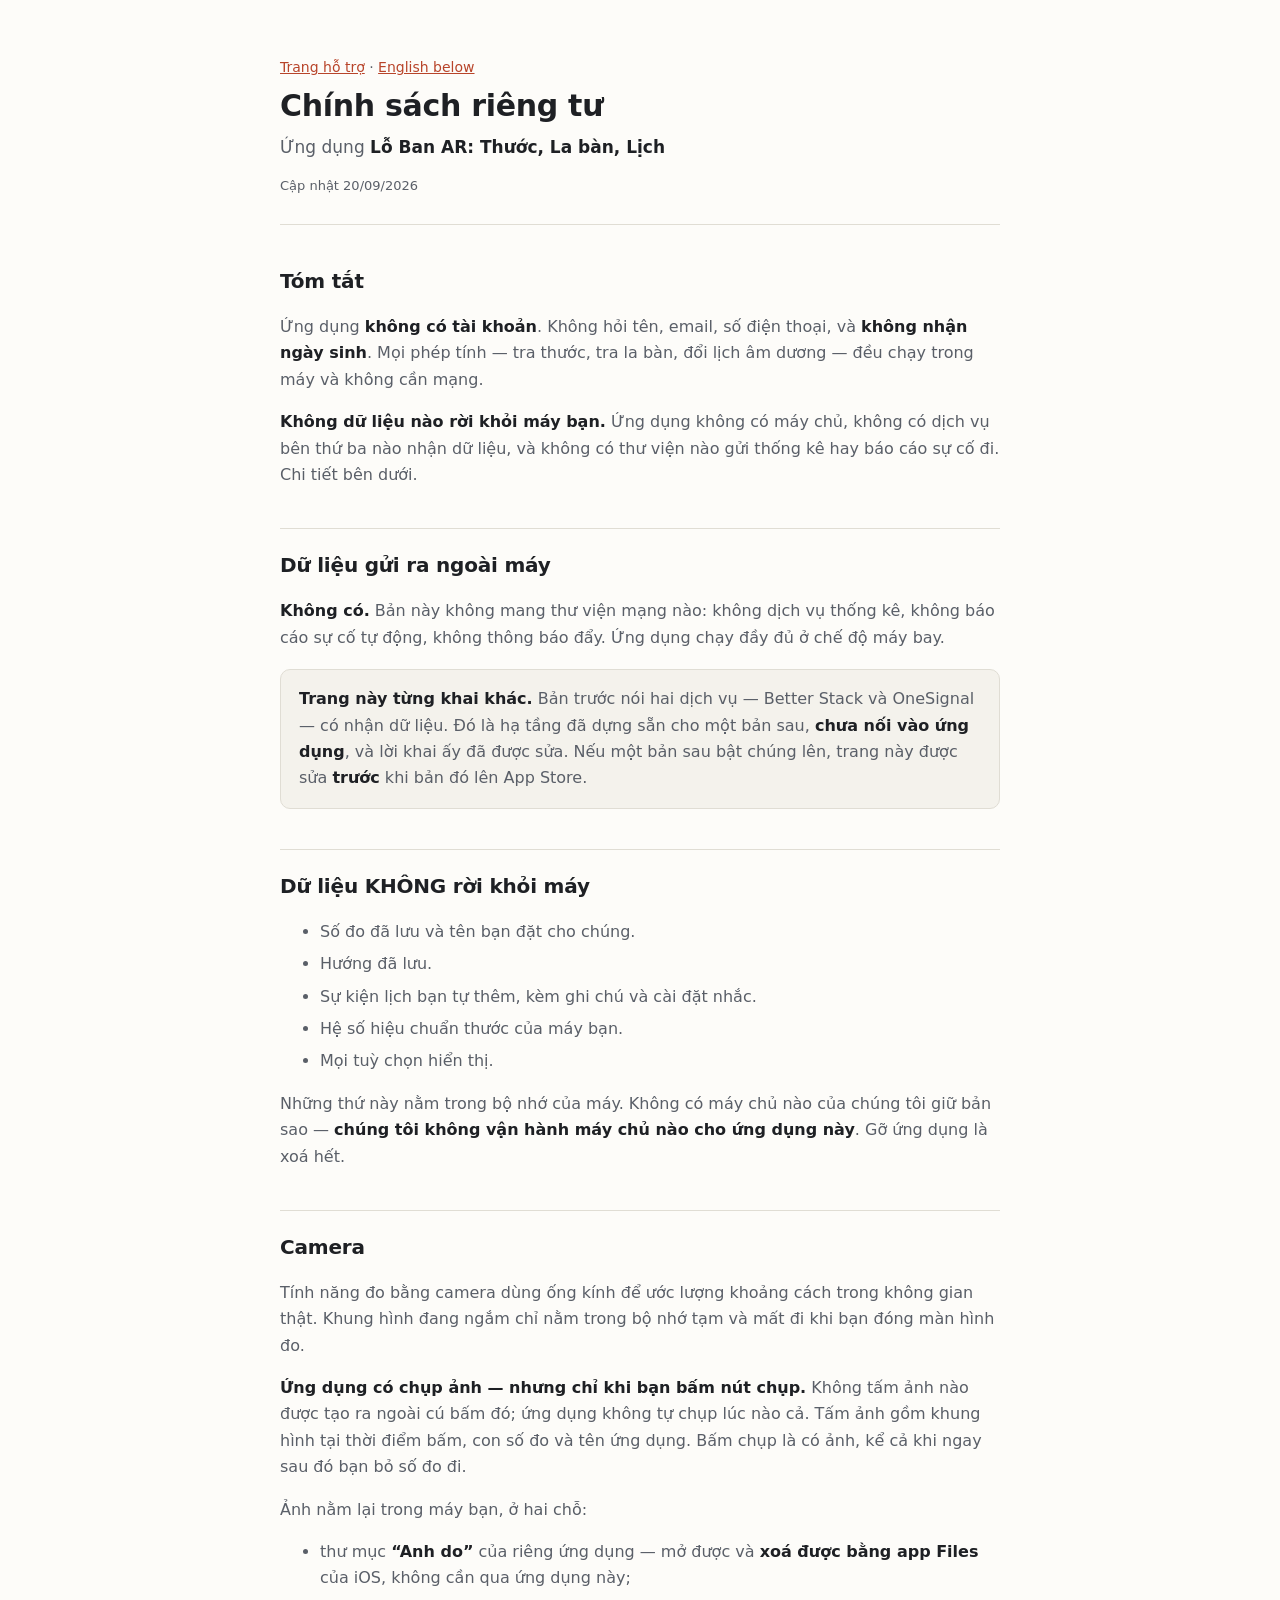
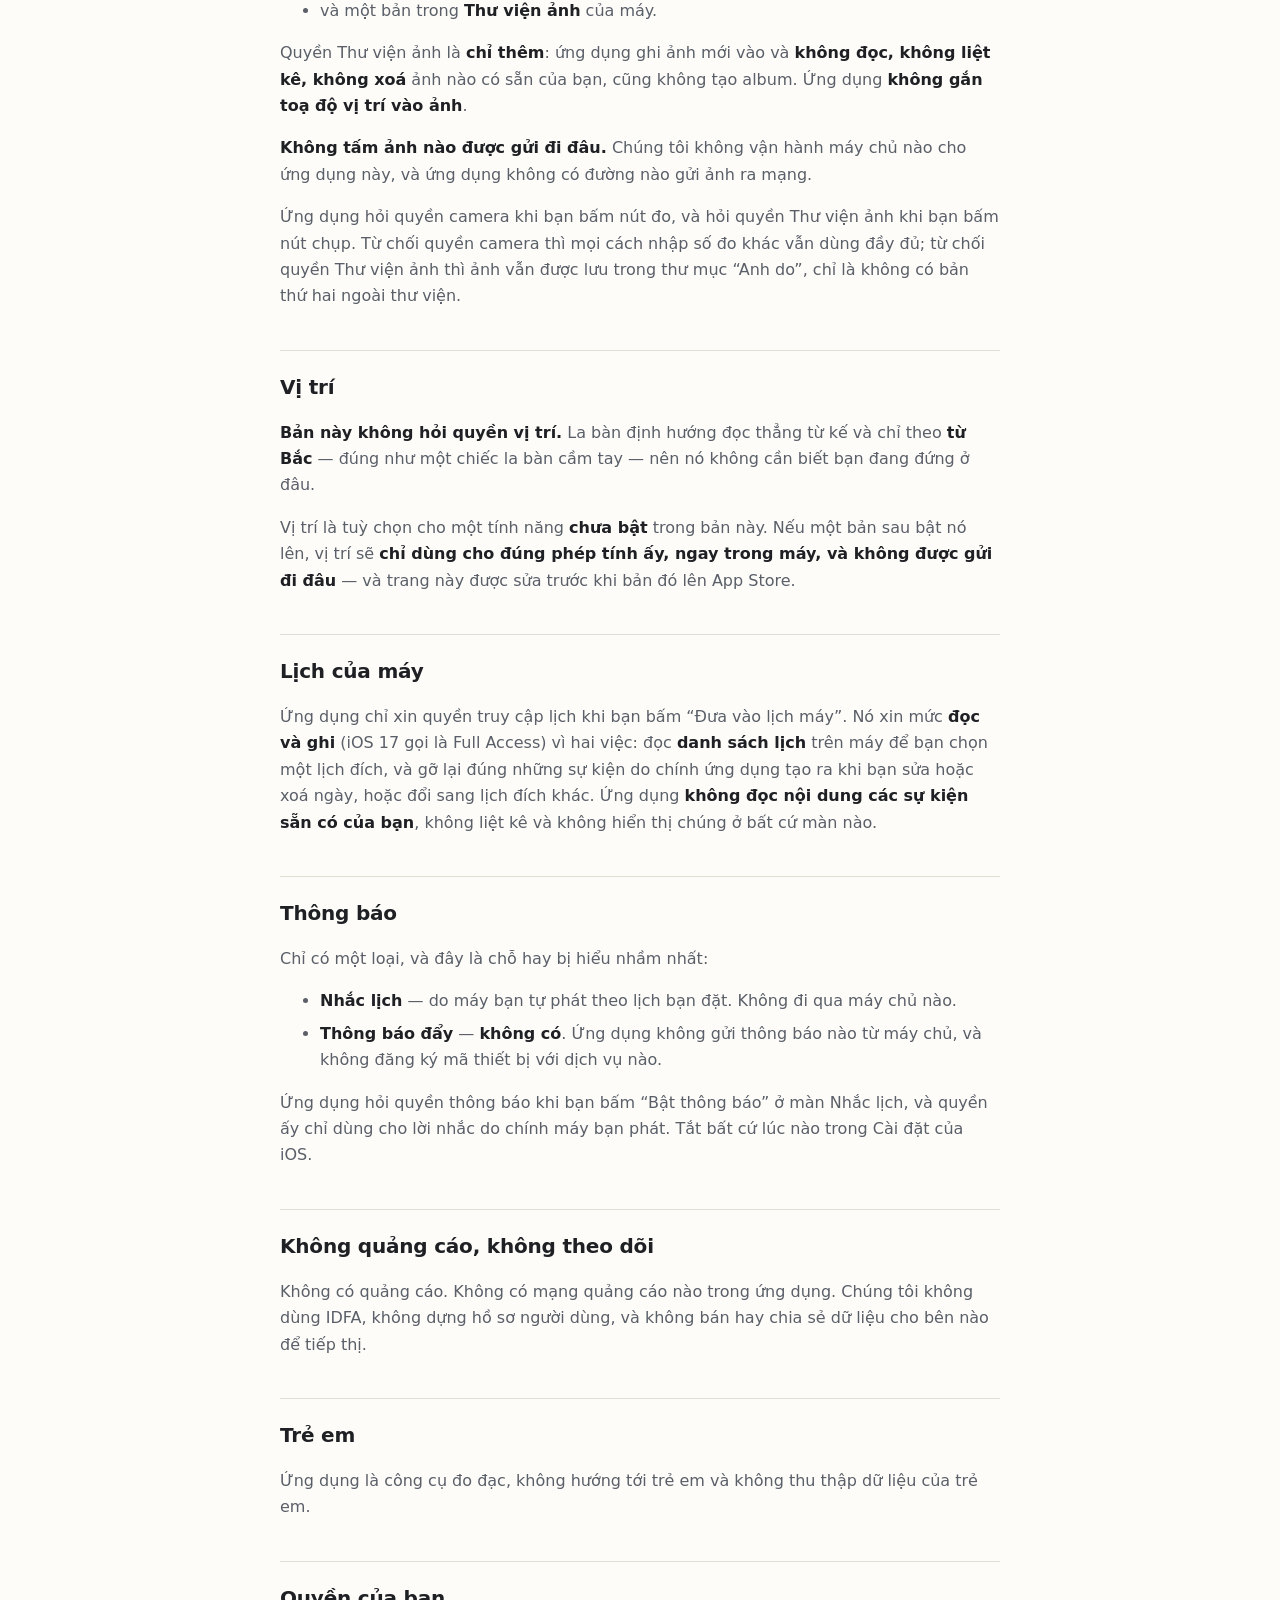
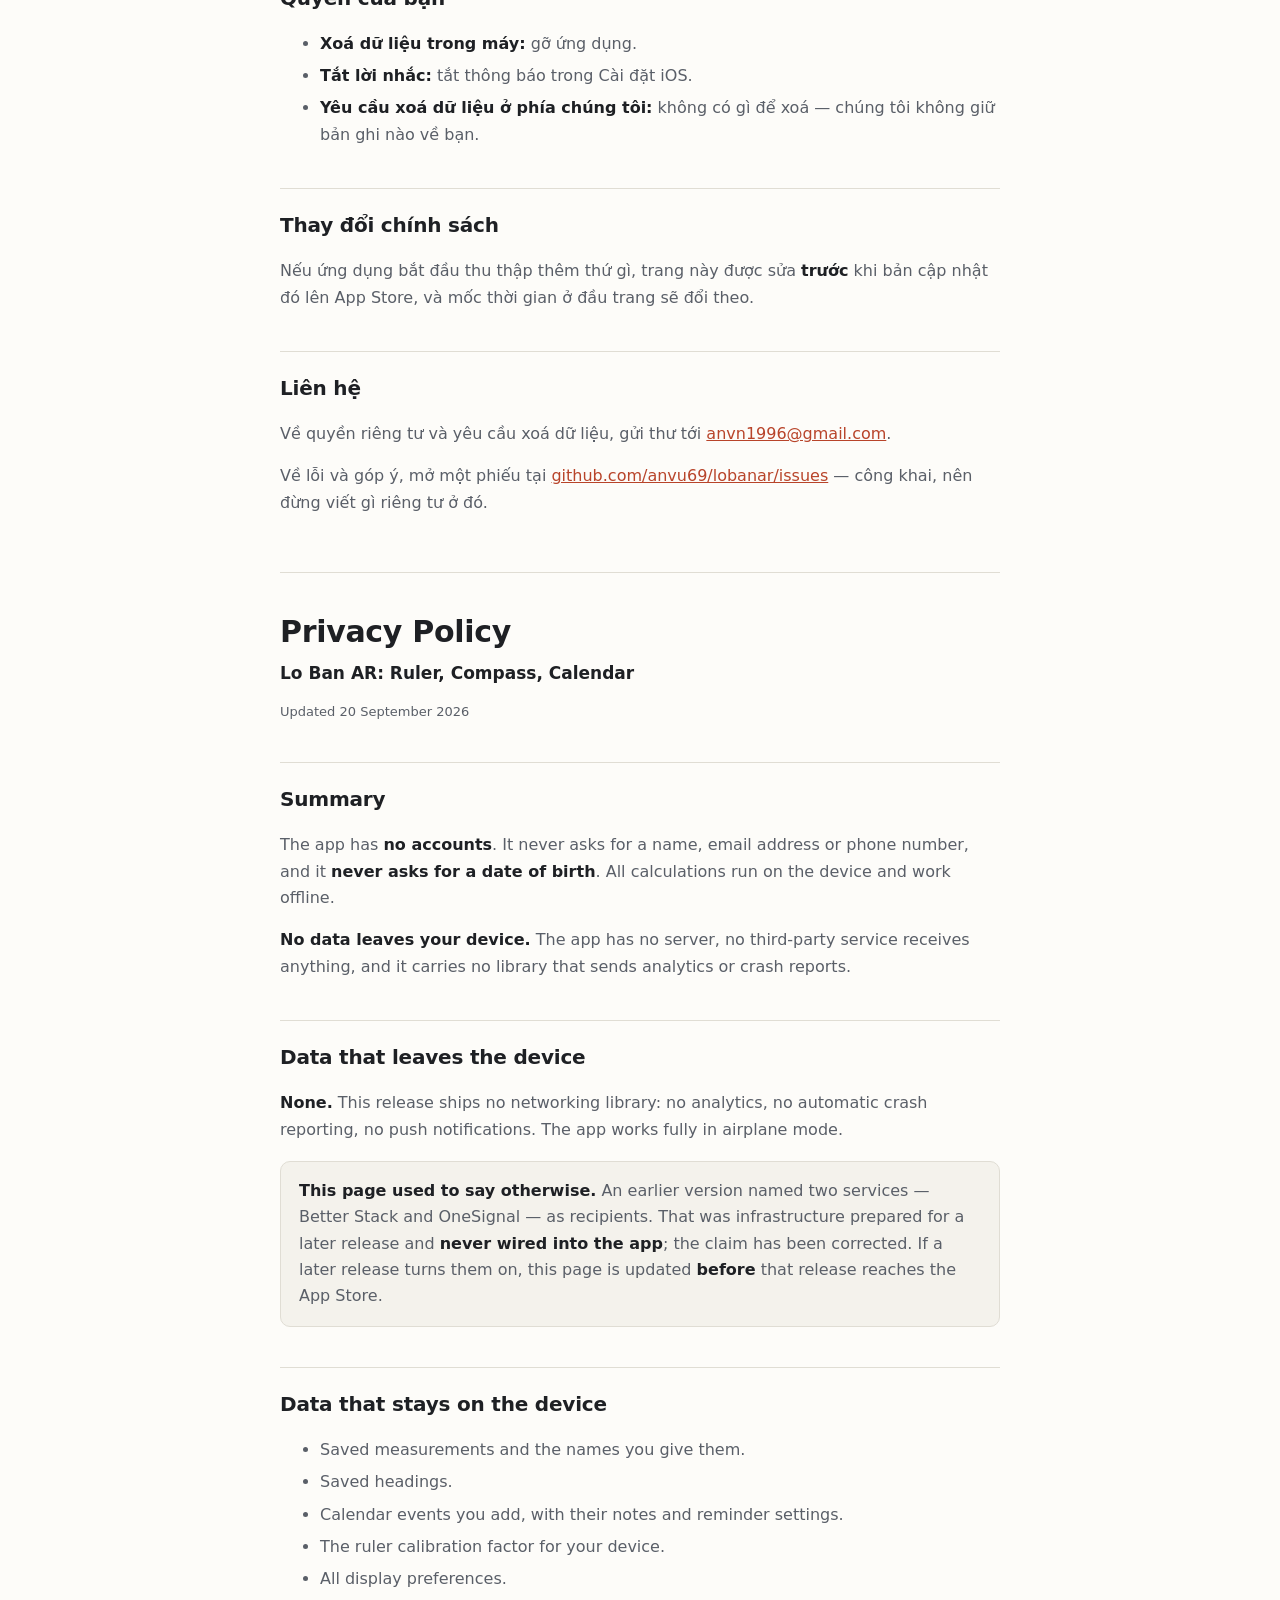
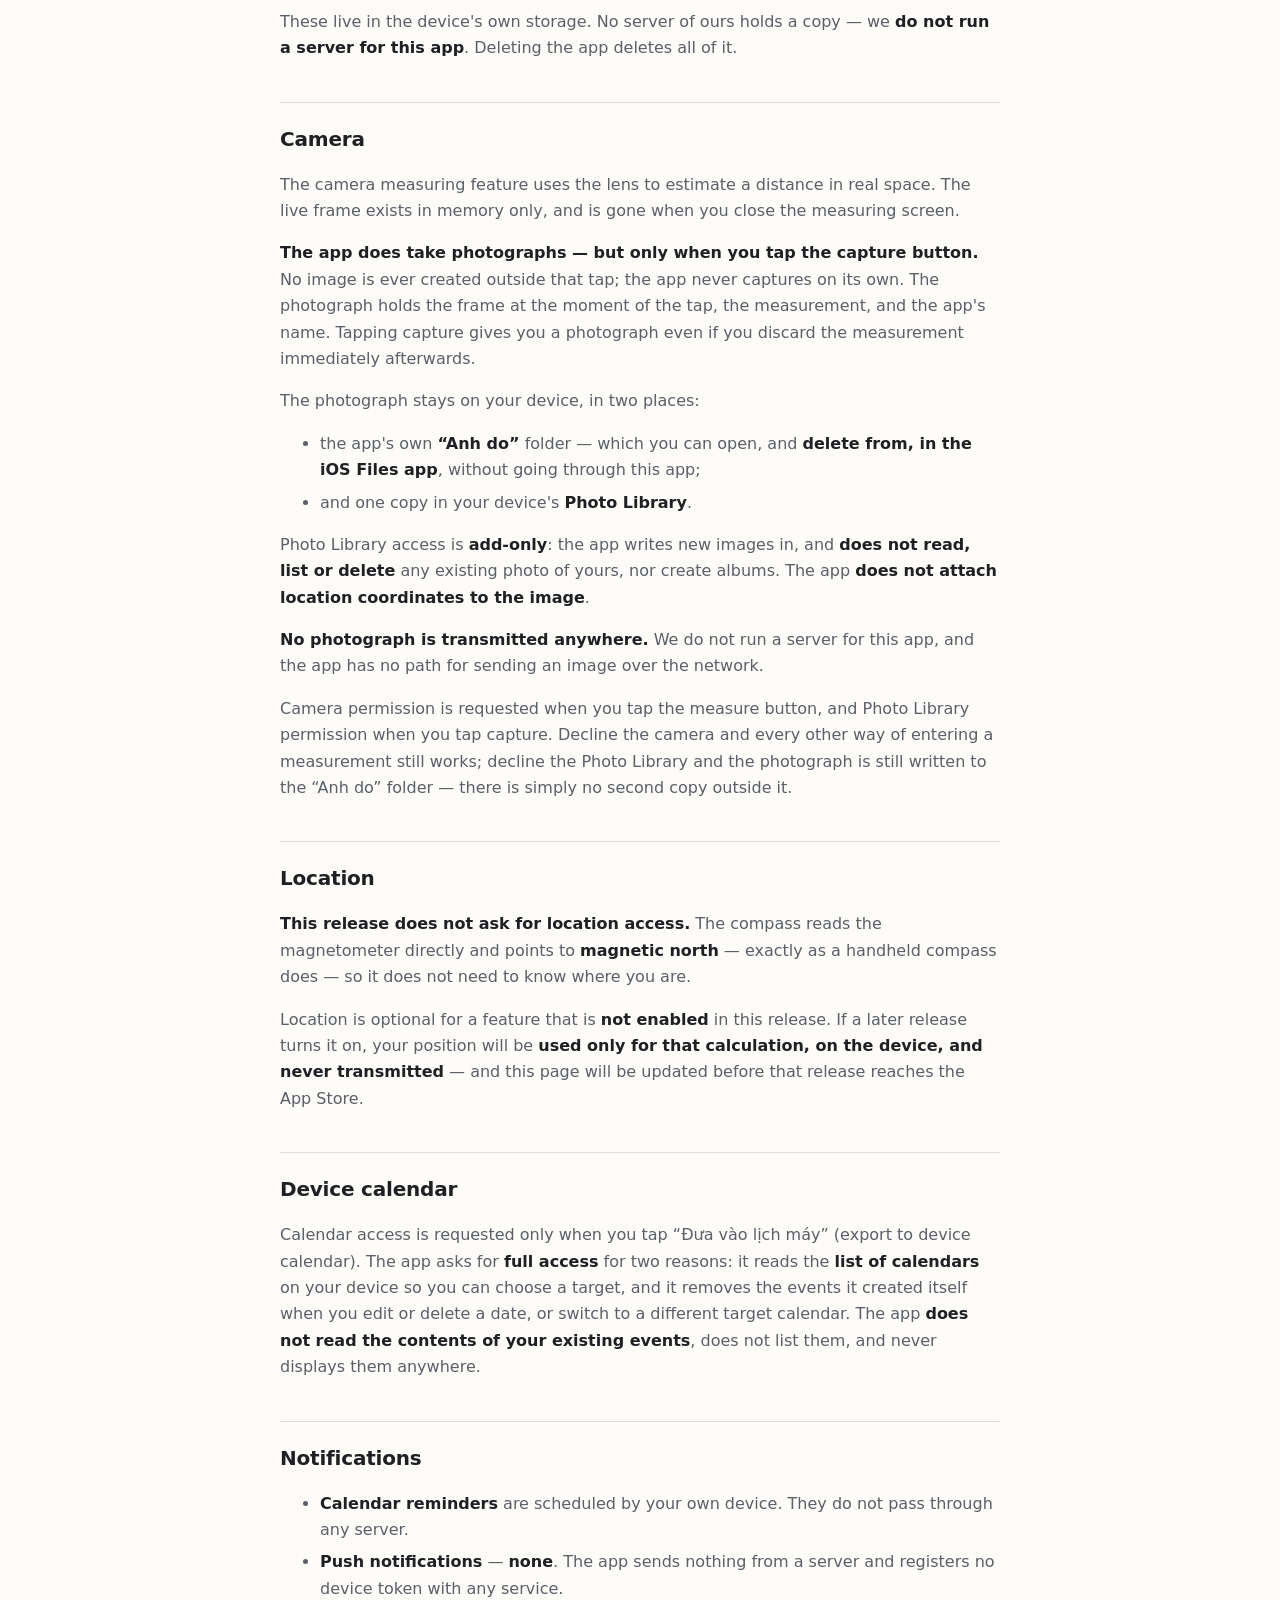
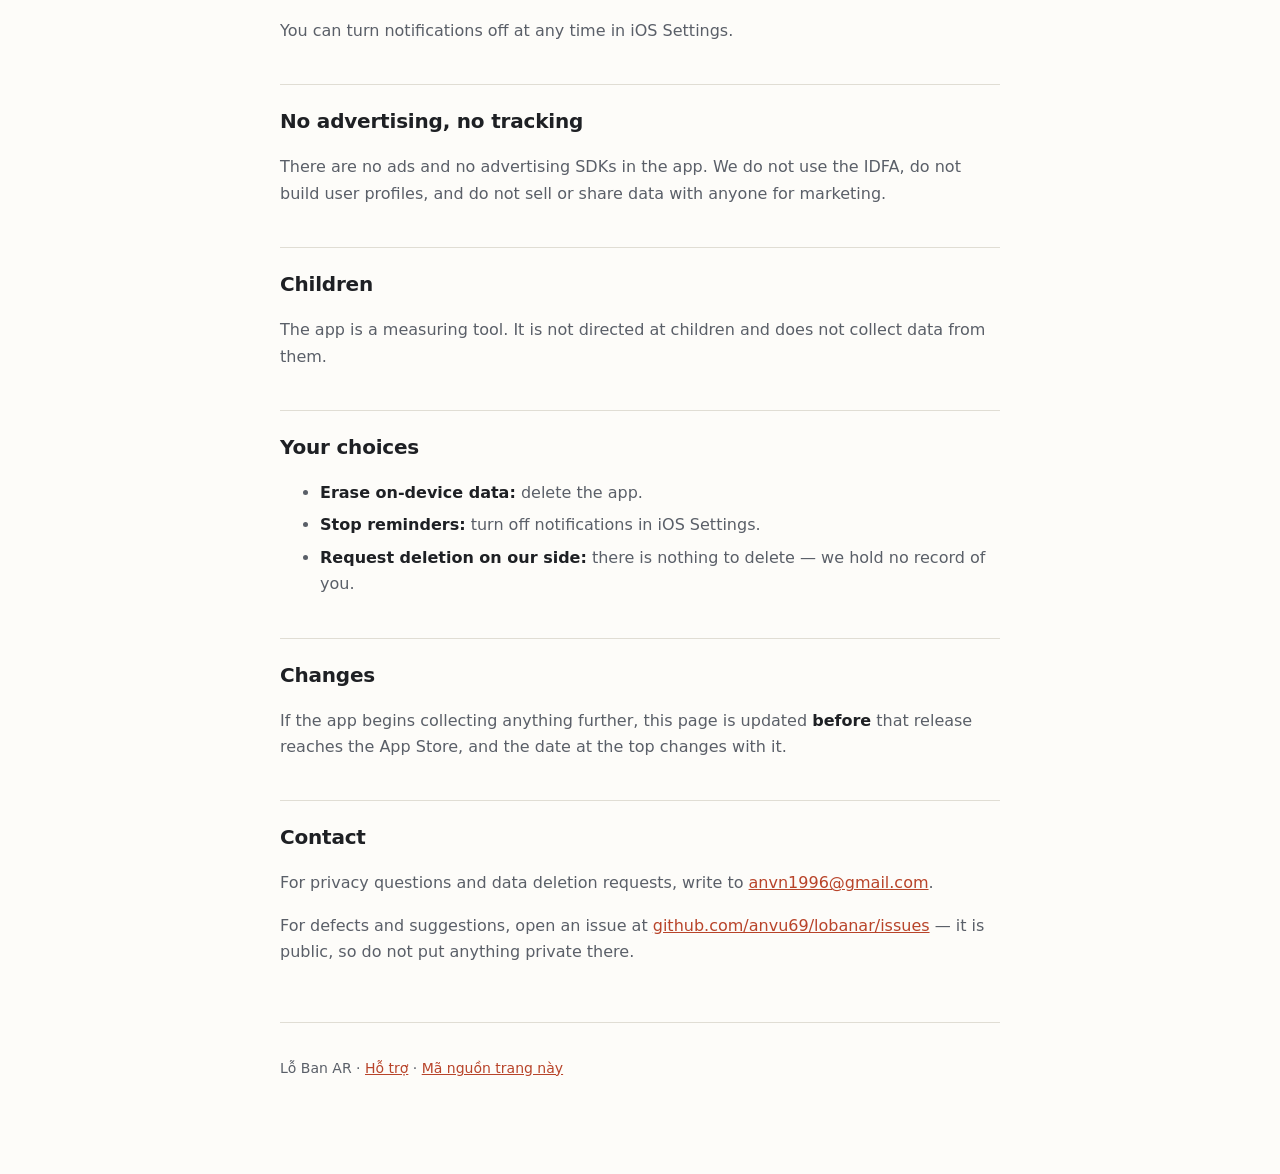
==== commit 12d53146: "Trang riêng tư: sót một mảnh câu cũ ở bản tiếng Anh Lượt trước thay từ "Better Stack receives..." tr" ====
--- a/privacy/index.html
+++ b/privacy/index.html
@@ -169,8 +169,7 @@
 address or phone number, and it <strong>never asks for a date of birth</strong>.
 All calculations run on the device and work offline.</p>
 
-<p><strong>Two</strong> third-party services receive data:
-<strong>No data leaves your device.</strong> The app has no server, no
+<p><strong>No data leaves your device.</strong> The app has no server, no
 third-party service receives anything, and it carries no library that sends
 analytics or crash reports.</p>
 
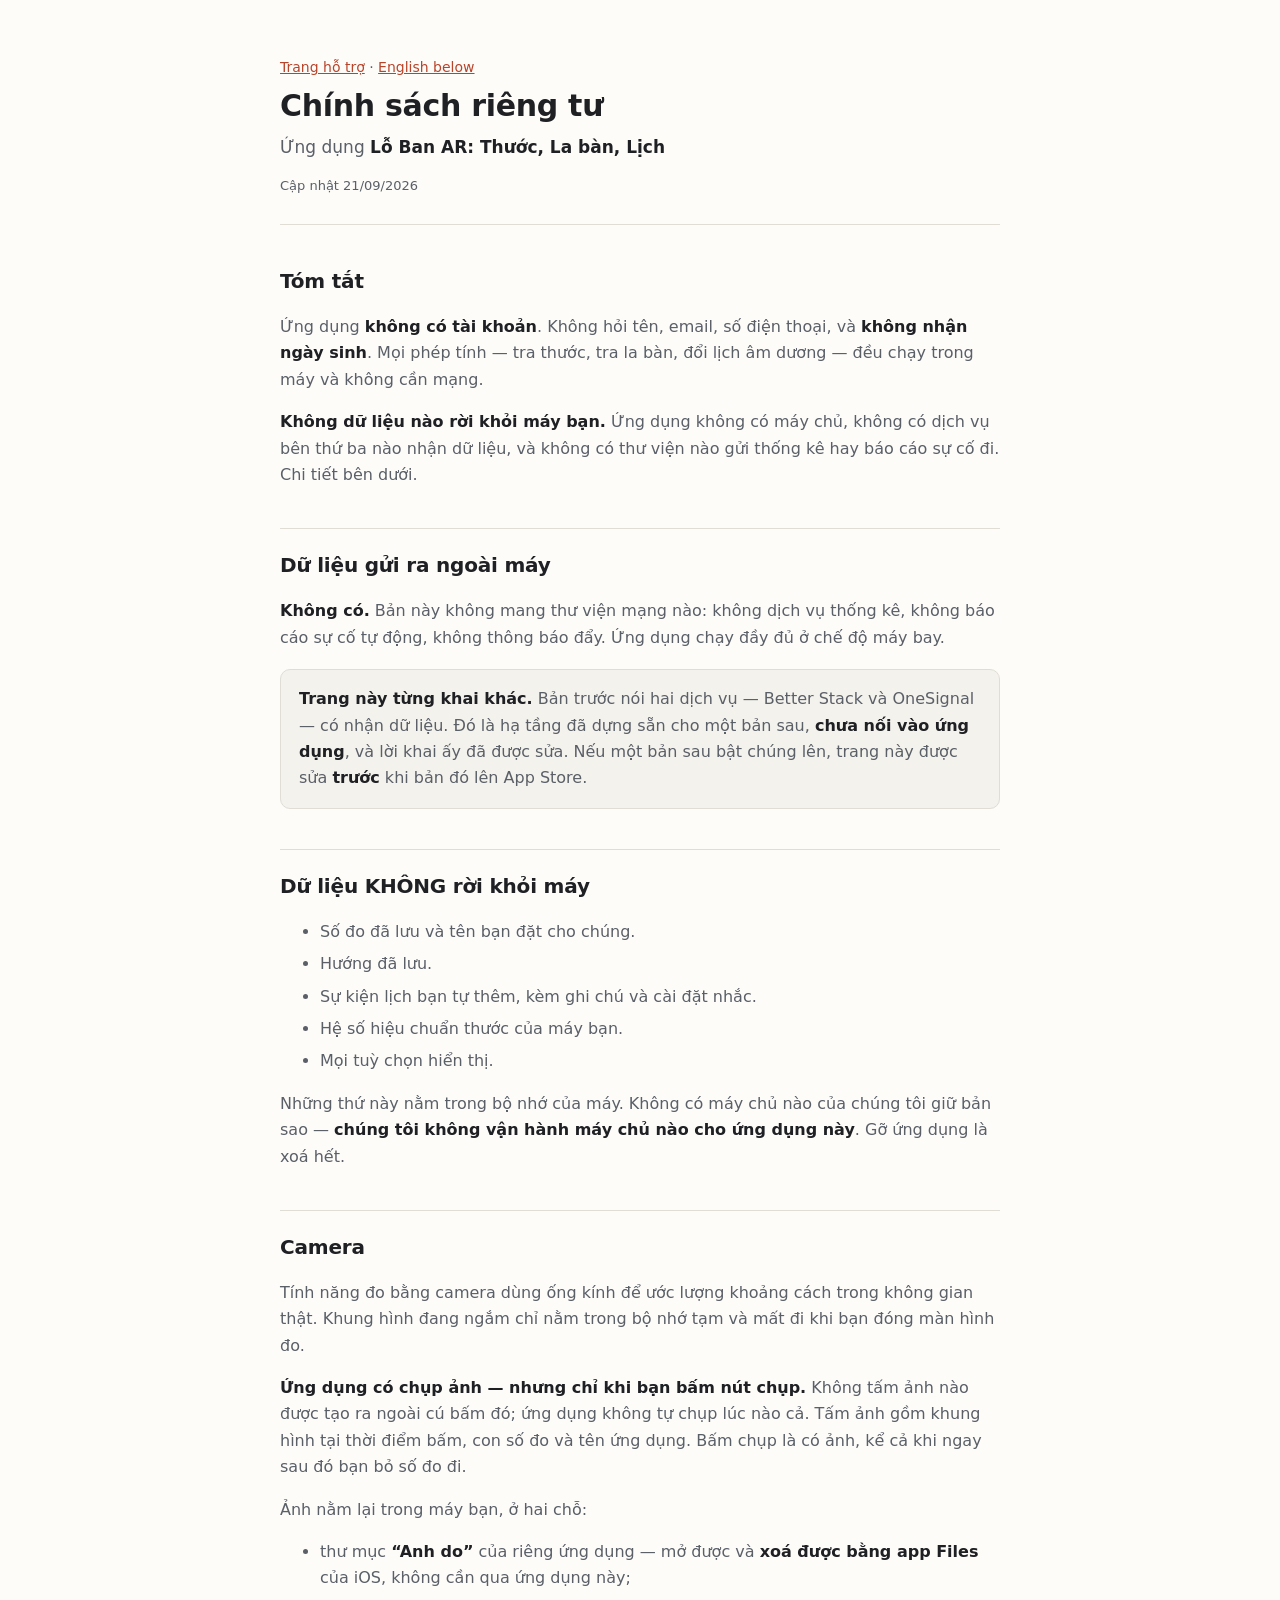
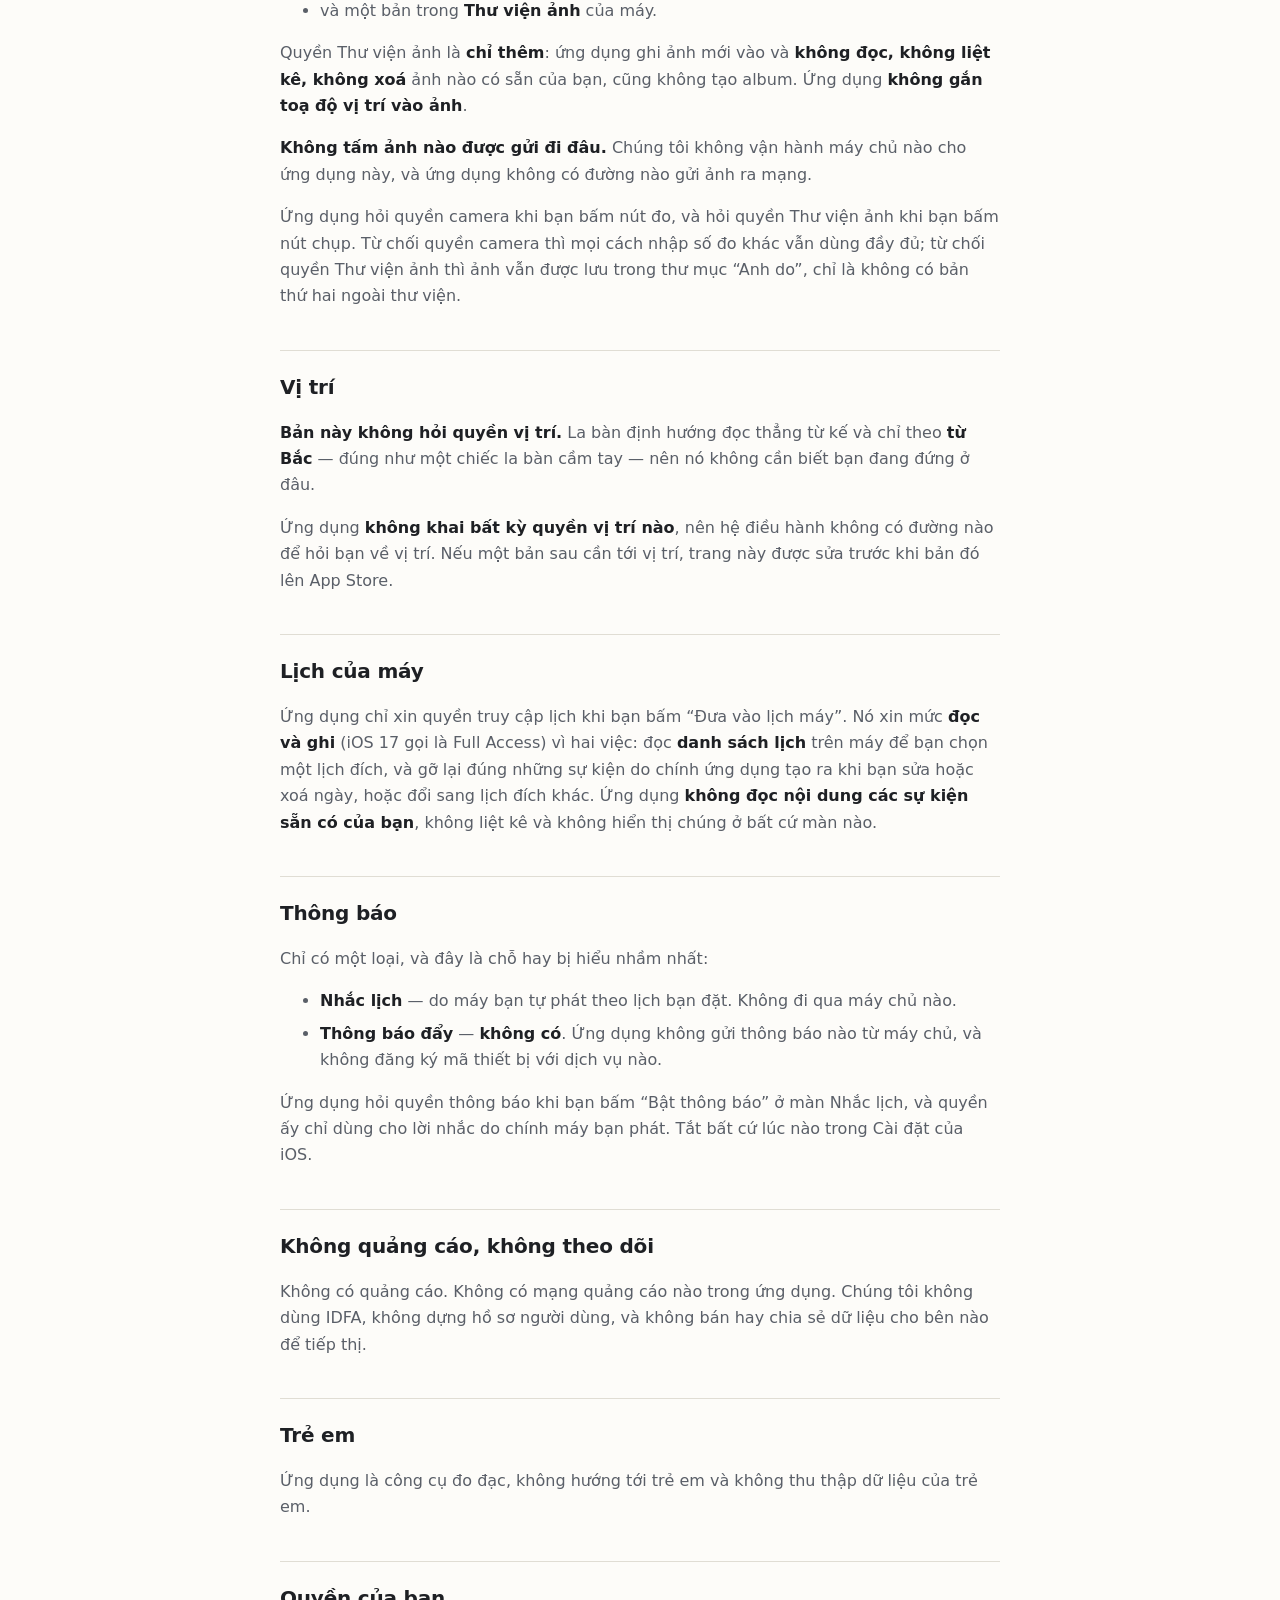
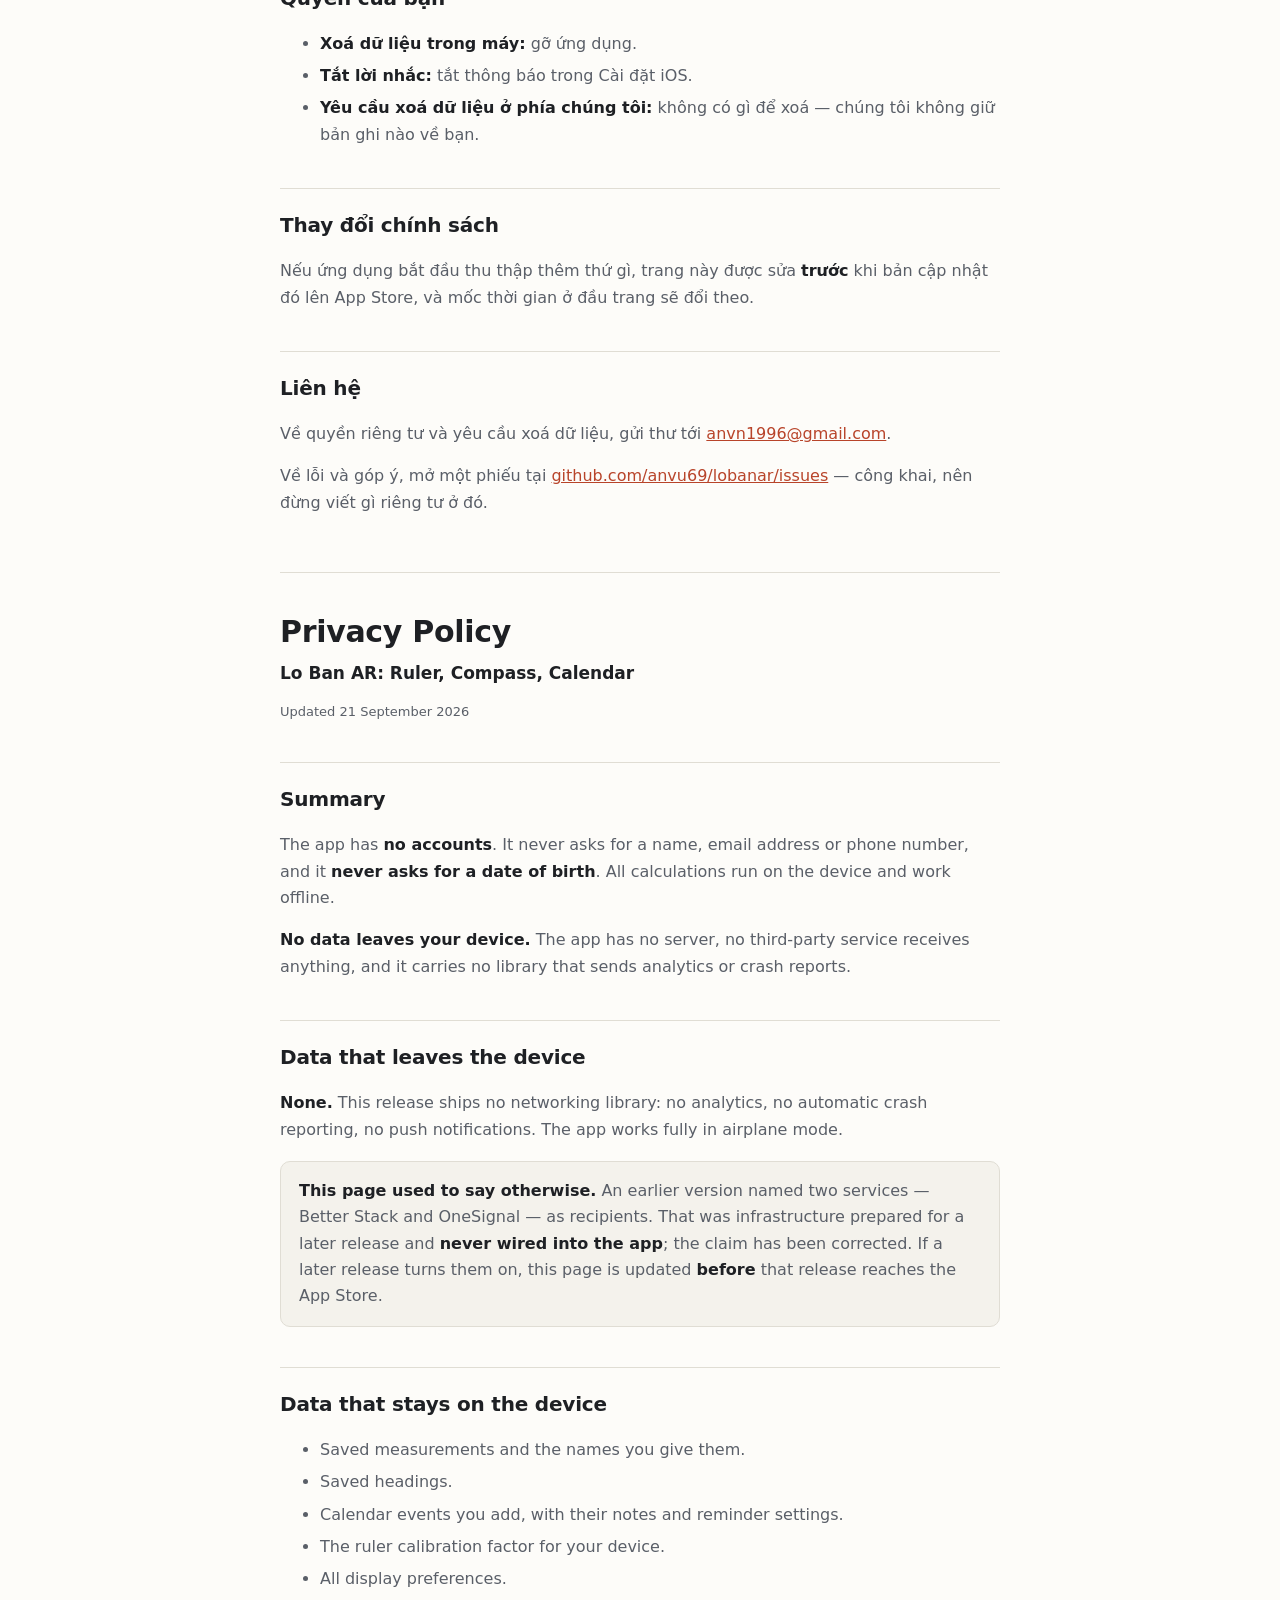
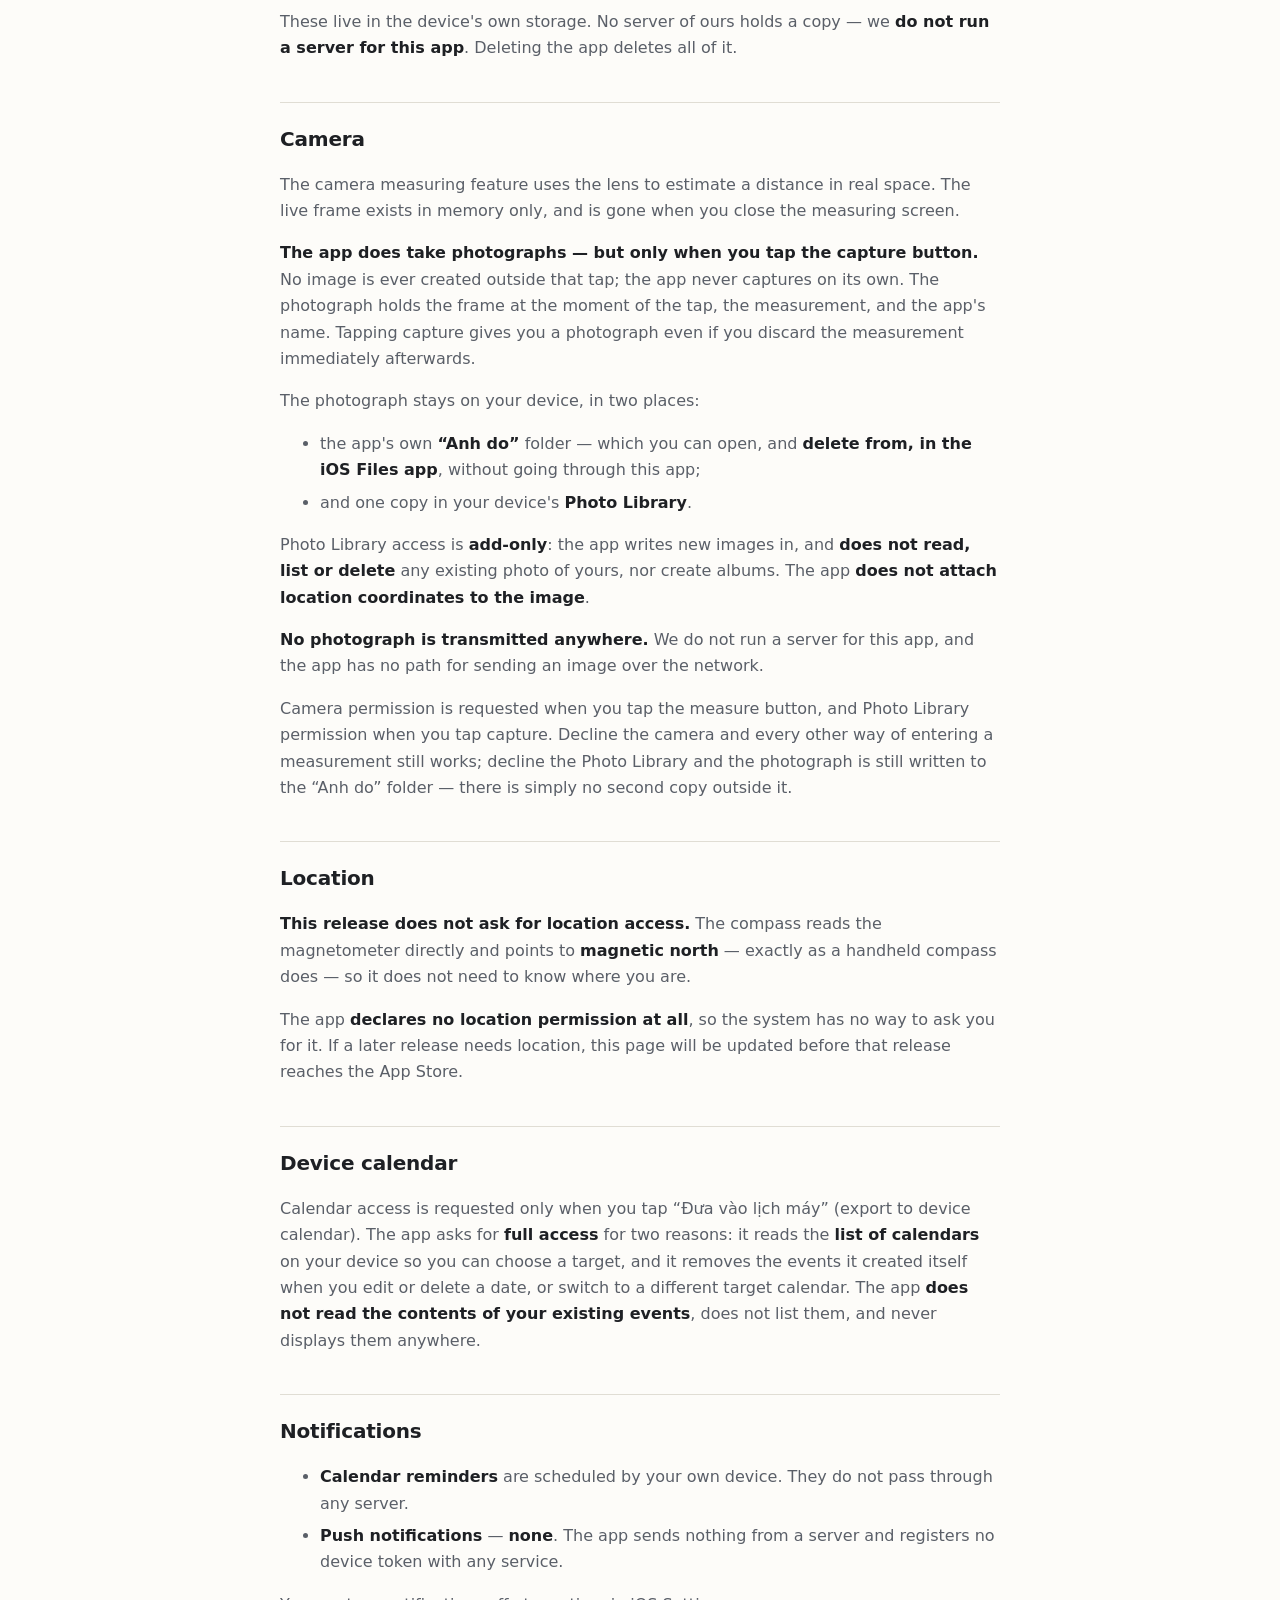
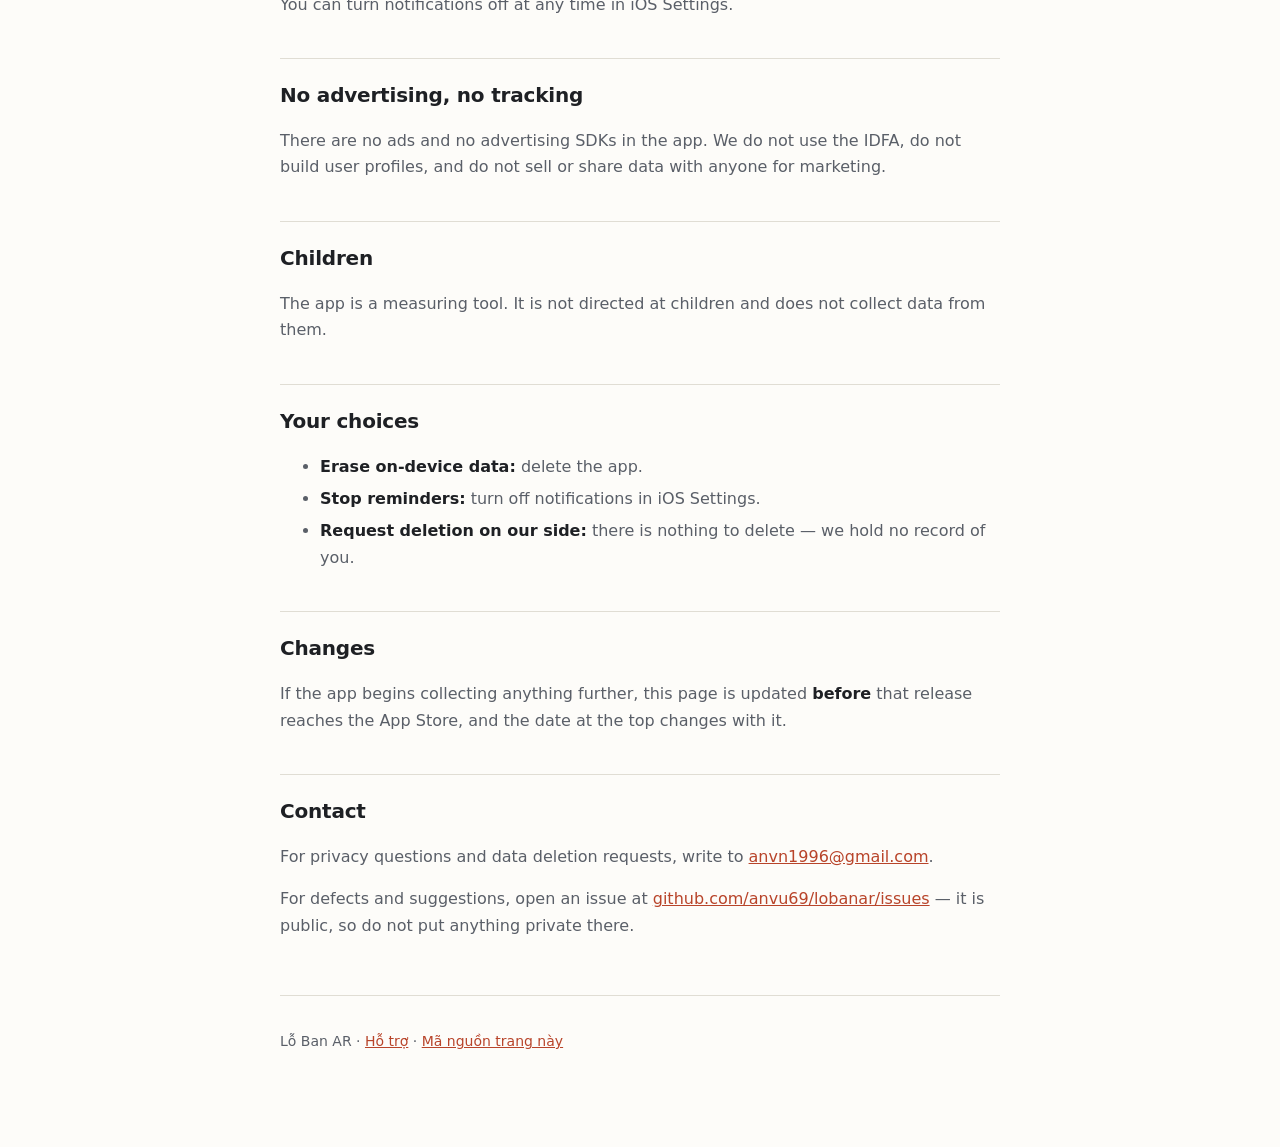
==== commit 8d35f34d: "docs: LBA-74 · mục Vị trí nói đúng bản đang ship, bỏ câu hứa tính năng Đoạn thứ hai của mục "Vị trí"" ====
--- a/privacy/index.html
+++ b/privacy/index.html
@@ -13,7 +13,7 @@
   <p class="langswitch"><a href="../">Trang hỗ trợ</a> · <a href="#english">English below</a></p>
   <h1>Chính sách riêng tư</h1>
   <p class="lede">Ứng dụng <strong>Lỗ Ban AR: Thước, La bàn, Lịch</strong></p>
-  <p class="stamp">Cập nhật 20/09/2026</p>
+  <p class="stamp">Cập nhật 21/09/2026</p>
 </header>
 
 <h2>Tóm tắt</h2>
@@ -92,10 +92,9 @@
 từ kế và chỉ theo <strong>từ Bắc</strong> — đúng như một chiếc la bàn cầm tay —
 nên nó không cần biết bạn đang đứng ở đâu.</p>
 
-<p>Vị trí là tuỳ chọn cho một tính năng <strong>chưa bật</strong> trong bản này.
-Nếu một bản sau bật nó lên, vị trí sẽ <strong>chỉ dùng cho đúng phép tính ấy,
-ngay trong máy, và không được gửi đi đâu</strong> — và trang này được sửa trước
-khi bản đó lên App Store.</p>
+<p>Ứng dụng <strong>không khai bất kỳ quyền vị trí nào</strong>, nên hệ điều
+hành không có đường nào để hỏi bạn về vị trí. Nếu một bản sau cần tới vị trí,
+trang này được sửa trước khi bản đó lên App Store.</p>
 
 <h2>Lịch của máy</h2>
 
@@ -161,7 +160,7 @@
 
 <h1 id="english" style="margin-top:40px">Privacy Policy</h1>
 <p class="lede"><strong>Lo Ban AR: Ruler, Compass, Calendar</strong></p>
-<p class="stamp">Updated 20 September 2026</p>
+<p class="stamp">Updated 21 September 2026</p>
 
 <h2>Summary</h2>
 
@@ -244,11 +243,9 @@
 exactly as a handheld compass does — so it does not need to know where you
 are.</p>
 
-<p>Location is optional for a feature that is <strong>not enabled</strong> in
-this release. If a later release turns it on, your position will be
-<strong>used only for that calculation, on the device, and never
-transmitted</strong> — and this page will be updated before that release reaches
-the App Store.</p>
+<p>The app <strong>declares no location permission at all</strong>, so the
+system has no way to ask you for it. If a later release needs location, this
+page will be updated before that release reaches the App Store.</p>
 
 <h2>Device calendar</h2>
 
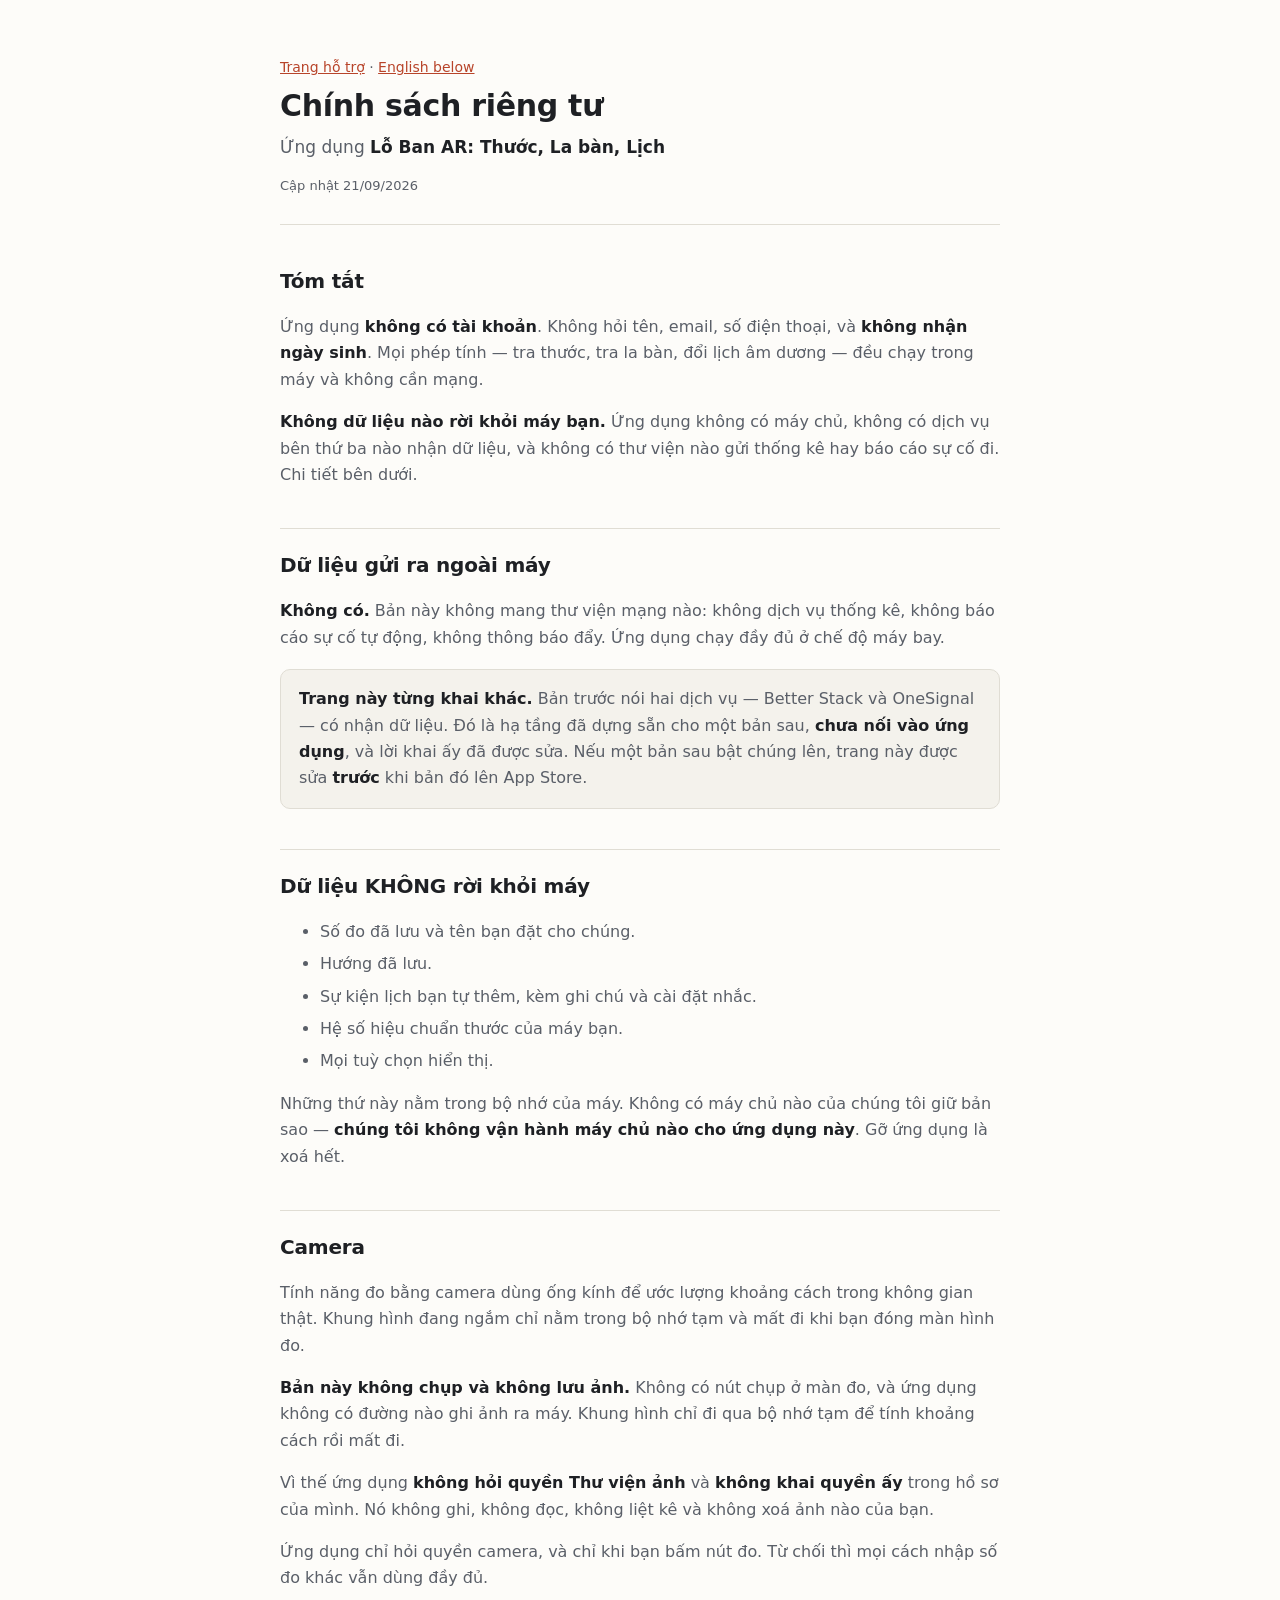
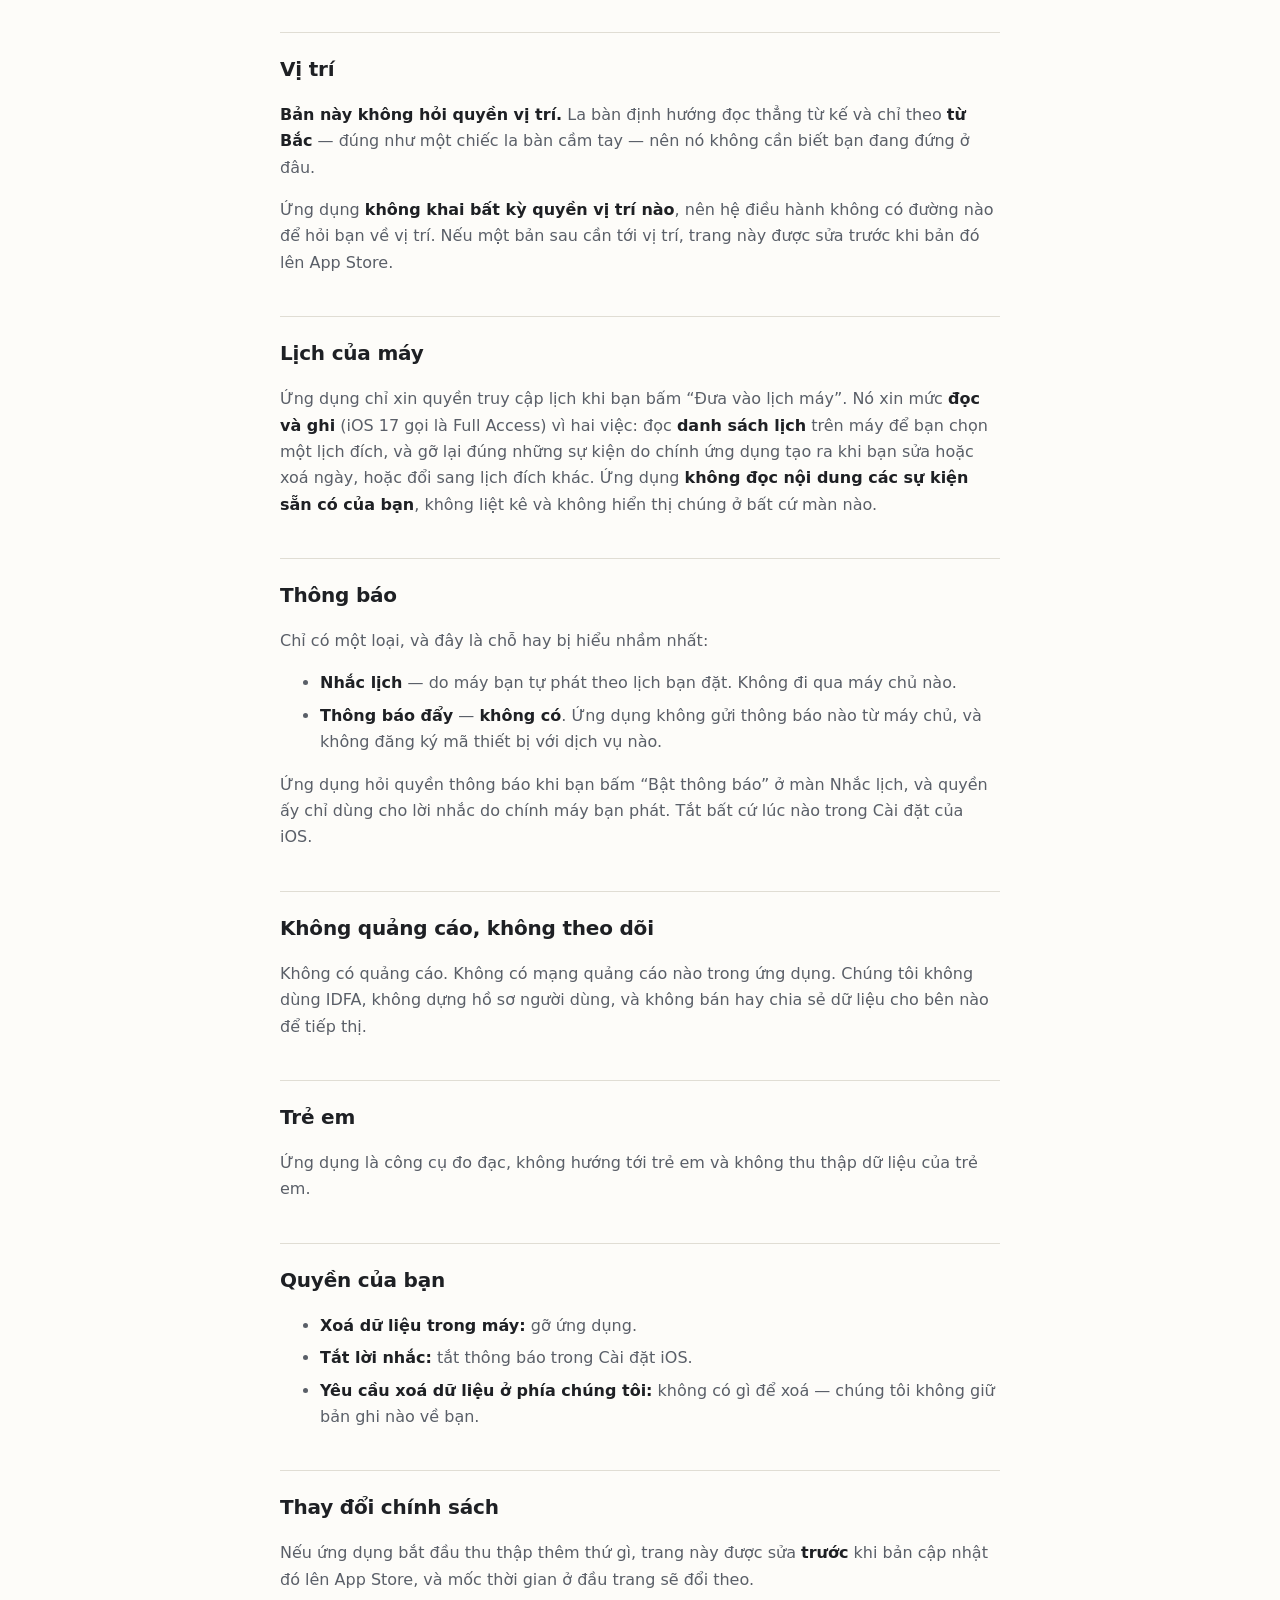
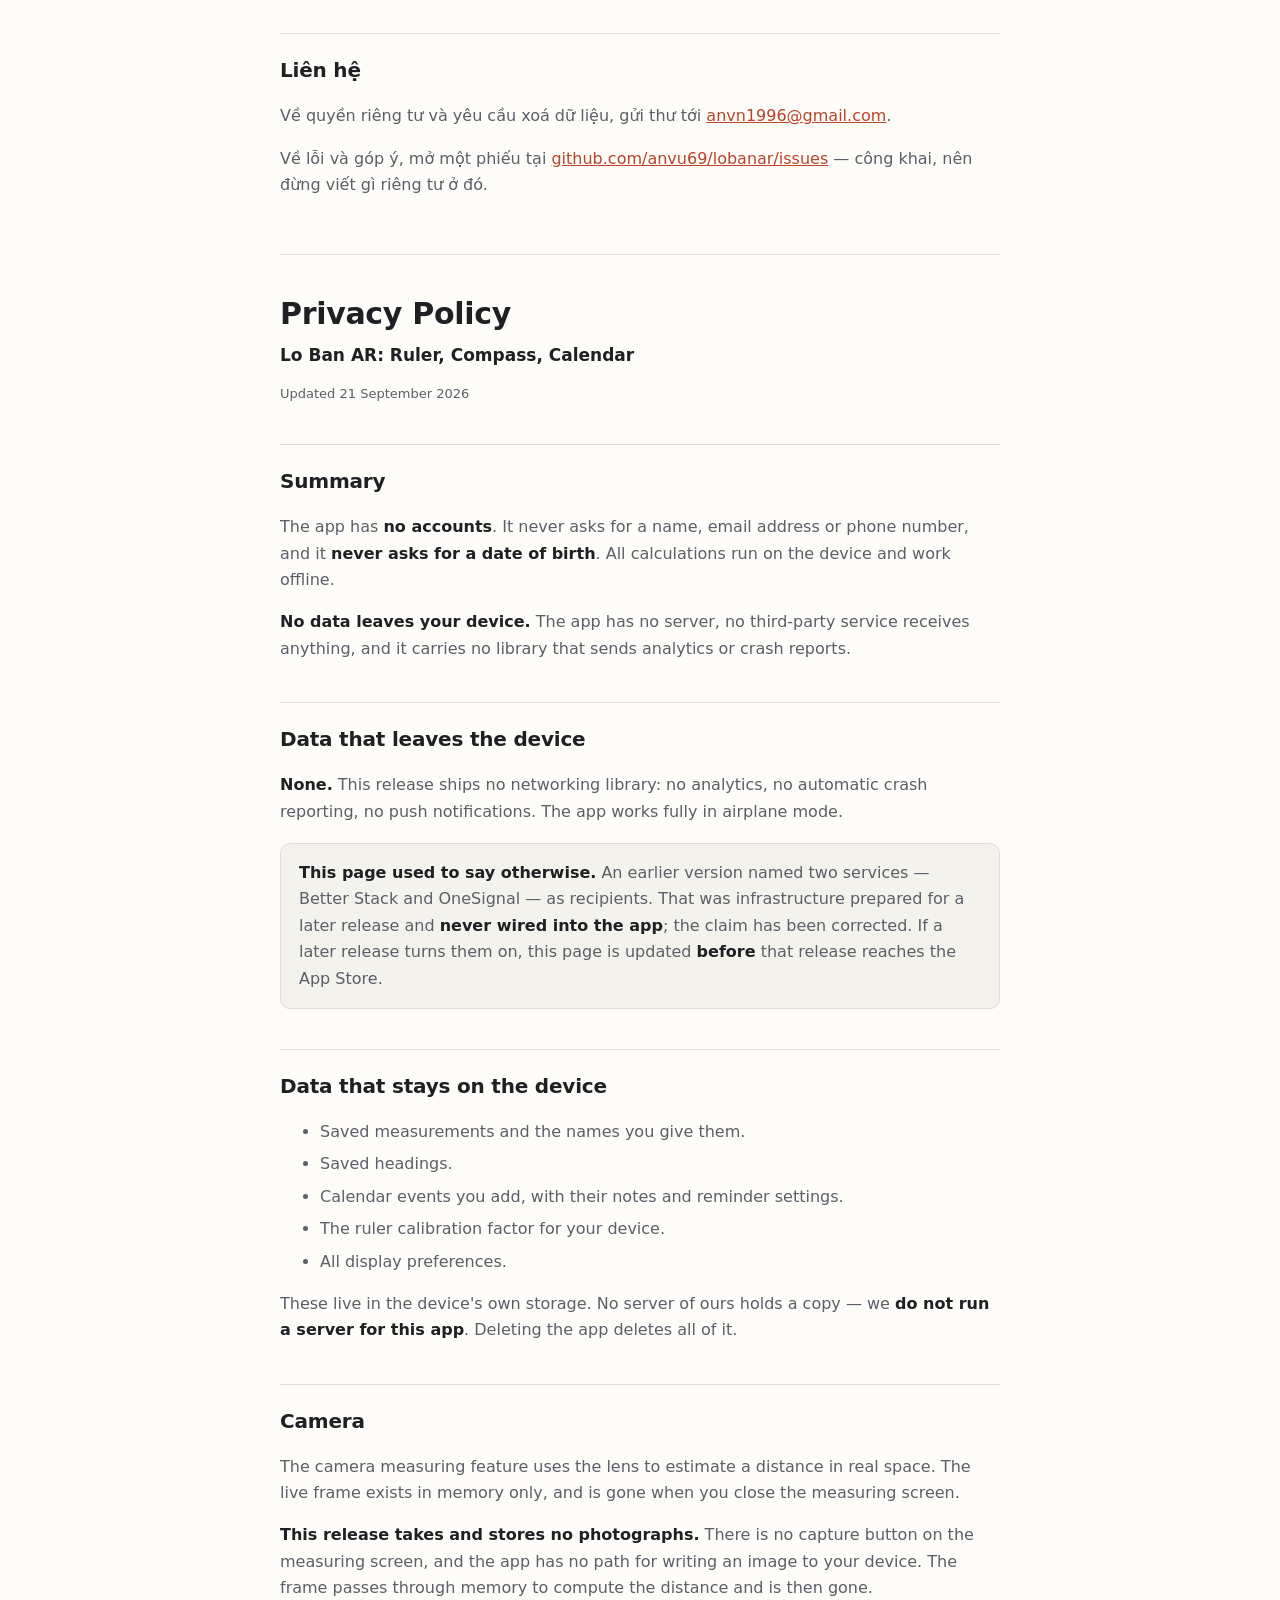
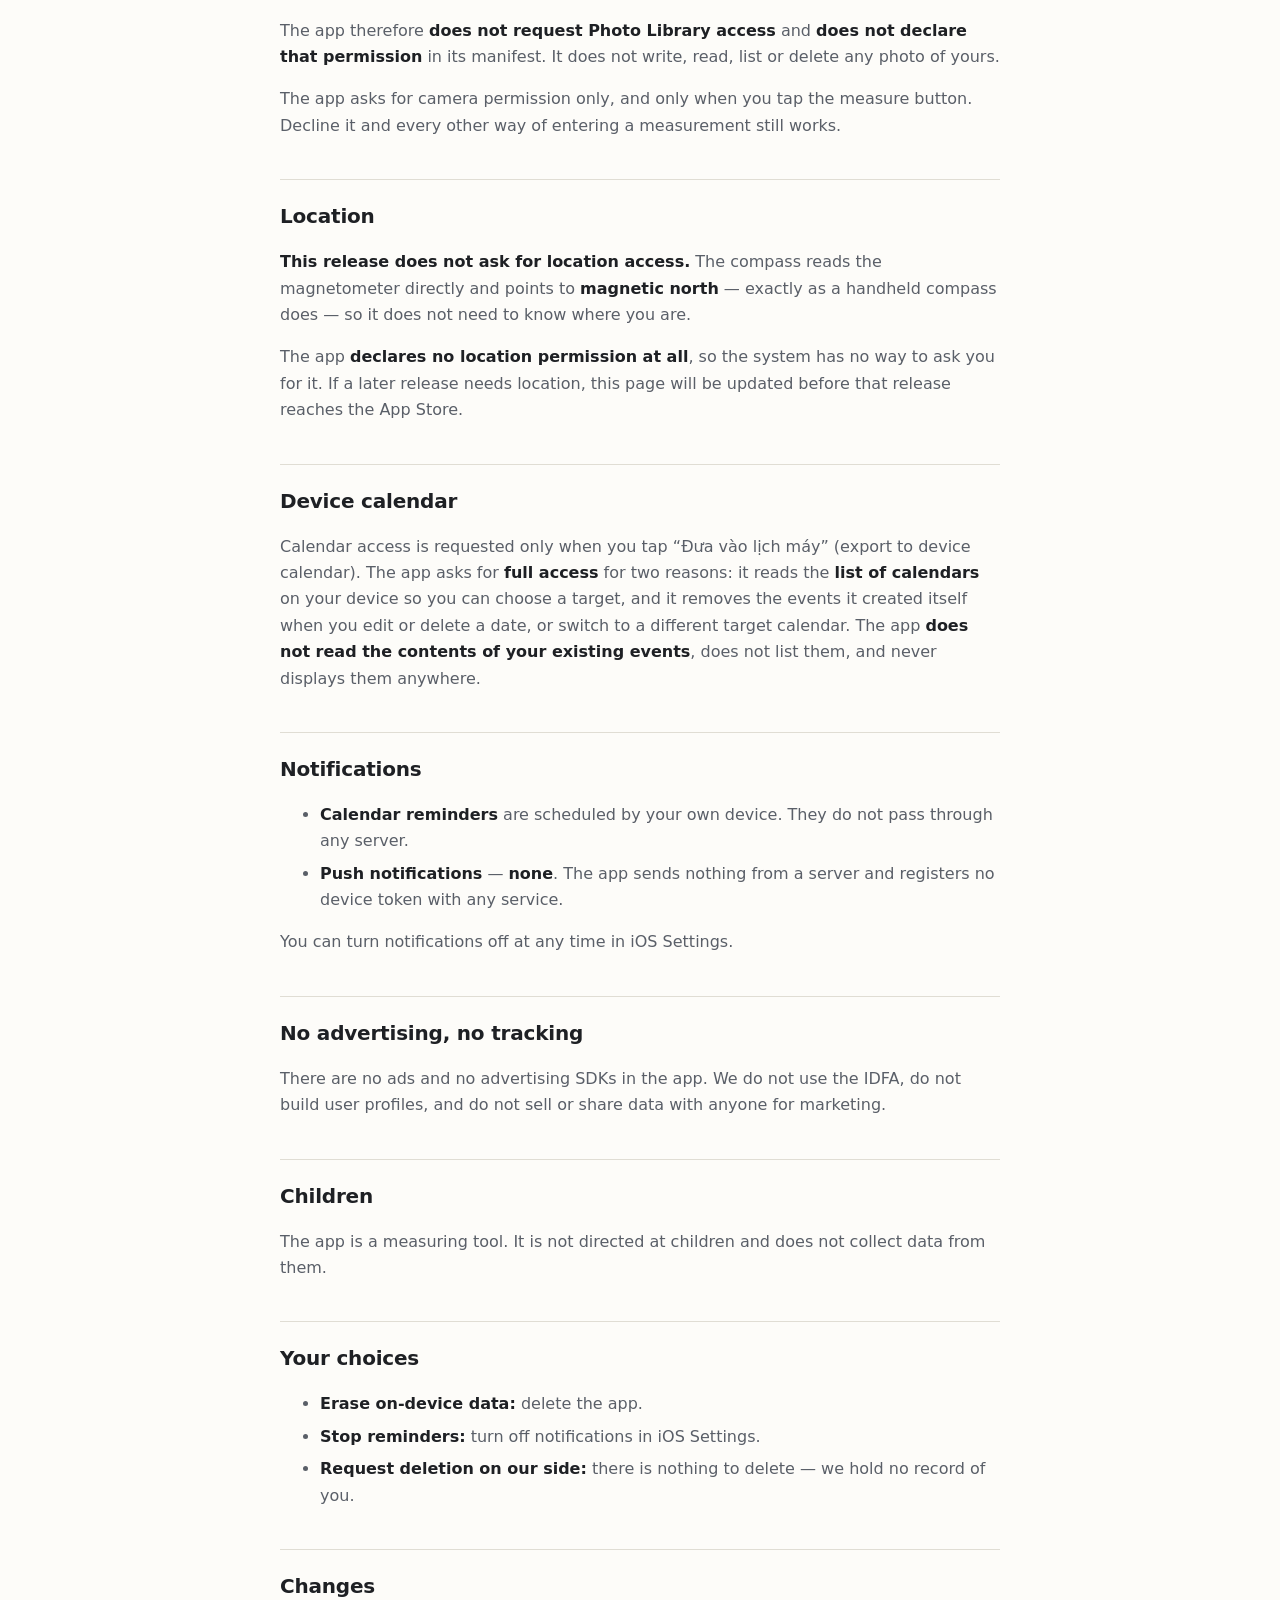
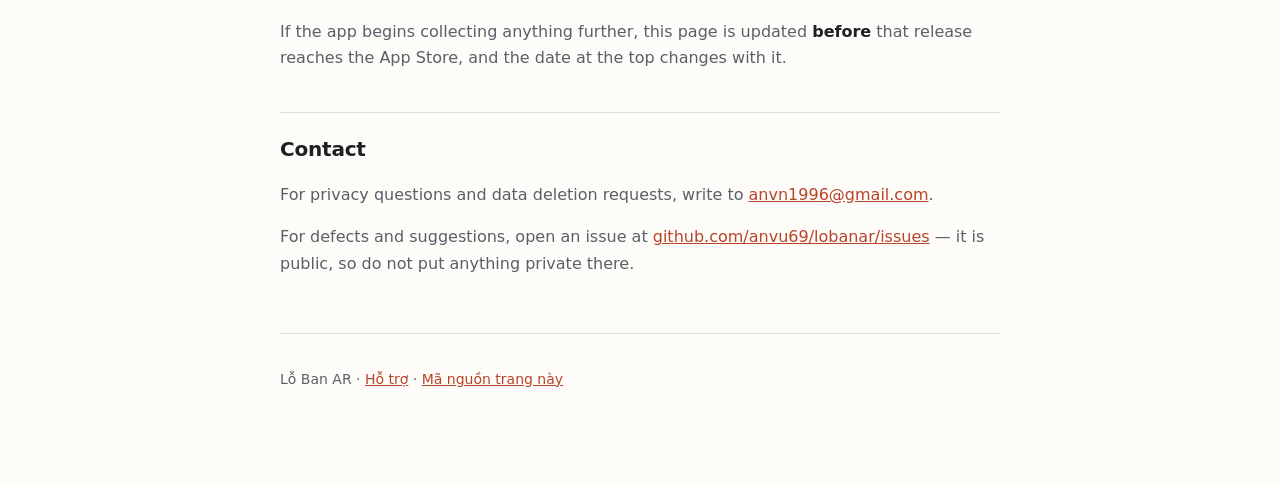
==== commit 300add5d: "docs(privacy): bản này không chụp và không lưu ảnh Kho app (anvu69/lobanar_app, LBA-82) đã TẮT tính " ====
--- a/privacy/index.html
+++ b/privacy/index.html
@@ -60,31 +60,16 @@
 gian thật. Khung hình đang ngắm chỉ nằm trong bộ nhớ tạm và mất đi khi bạn đóng
 màn hình đo.</p>
 
-<p><strong>Ứng dụng có chụp ảnh — nhưng chỉ khi bạn bấm nút chụp.</strong> Không
-tấm ảnh nào được tạo ra ngoài cú bấm đó; ứng dụng không tự chụp lúc nào cả. Tấm
-ảnh gồm khung hình tại thời điểm bấm, con số đo và tên ứng dụng. Bấm chụp là có
-ảnh, kể cả khi ngay sau đó bạn bỏ số đo đi.</p>
-
-<p>Ảnh nằm lại trong máy bạn, ở hai chỗ:</p>
-
-<ul>
-  <li>thư mục <strong>“Anh do”</strong> của riêng ứng dụng — mở được và
-      <strong>xoá được bằng app Files</strong> của iOS, không cần qua ứng dụng
-      này;</li>
-  <li>và một bản trong <strong>Thư viện ảnh</strong> của máy.</li>
-</ul>
-
-<p>Quyền Thư viện ảnh là <strong>chỉ thêm</strong>: ứng dụng ghi ảnh mới vào và
-<strong>không đọc, không liệt kê, không xoá</strong> ảnh nào có sẵn của bạn, cũng
-không tạo album. Ứng dụng <strong>không gắn toạ độ vị trí vào ảnh</strong>.</p>
-
-<p><strong>Không tấm ảnh nào được gửi đi đâu.</strong> Chúng tôi không vận hành
-máy chủ nào cho ứng dụng này, và ứng dụng không có đường nào gửi ảnh ra mạng.</p>
-
-<p>Ứng dụng hỏi quyền camera khi bạn bấm nút đo, và hỏi quyền Thư viện ảnh khi
-bạn bấm nút chụp. Từ chối quyền camera thì mọi cách nhập số đo khác vẫn dùng đầy
-đủ; từ chối quyền Thư viện ảnh thì ảnh vẫn được lưu trong thư mục “Anh do”, chỉ
-là không có bản thứ hai ngoài thư viện.</p>
+<p><strong>Bản này không chụp và không lưu ảnh.</strong> Không có nút chụp ở
+màn đo, và ứng dụng không có đường nào ghi ảnh ra máy. Khung hình chỉ đi qua bộ
+nhớ tạm để tính khoảng cách rồi mất đi.</p>
+
+<p>Vì thế ứng dụng <strong>không hỏi quyền Thư viện ảnh</strong> và
+<strong>không khai quyền ấy</strong> trong hồ sơ của mình. Nó không ghi, không
+đọc, không liệt kê và không xoá ảnh nào của bạn.</p>
+
+<p>Ứng dụng chỉ hỏi quyền camera, và chỉ khi bạn bấm nút đo. Từ chối thì mọi
+cách nhập số đo khác vẫn dùng đầy đủ.</p>
 
 <h2>Vị trí</h2>
 
@@ -207,34 +192,17 @@
 space. The live frame exists in memory only, and is gone when you close the
 measuring screen.</p>
 
-<p><strong>The app does take photographs — but only when you tap the capture
-button.</strong> No image is ever created outside that tap; the app never
-captures on its own. The photograph holds the frame at the moment of the tap, the
-measurement, and the app's name. Tapping capture gives you a photograph even if
-you discard the measurement immediately afterwards.</p>
-
-<p>The photograph stays on your device, in two places:</p>
-
-<ul>
-  <li>the app's own <strong>“Anh do”</strong> folder — which you can open, and
-      <strong>delete from, in the iOS Files app</strong>, without going through
-      this app;</li>
-  <li>and one copy in your device's <strong>Photo Library</strong>.</li>
-</ul>
-
-<p>Photo Library access is <strong>add-only</strong>: the app writes new images
-in, and <strong>does not read, list or delete</strong> any existing photo of
-yours, nor create albums. The app <strong>does not attach location coordinates to
-the image</strong>.</p>
-
-<p><strong>No photograph is transmitted anywhere.</strong> We do not run a server
-for this app, and the app has no path for sending an image over the network.</p>
-
-<p>Camera permission is requested when you tap the measure button, and Photo
-Library permission when you tap capture. Decline the camera and every other way
-of entering a measurement still works; decline the Photo Library and the
-photograph is still written to the “Anh do” folder — there is simply no second
-copy outside it.</p>
+<p><strong>This release takes and stores no photographs.</strong> There is no
+capture button on the measuring screen, and the app has no path for writing an
+image to your device. The frame passes through memory to compute the distance
+and is then gone.</p>
+
+<p>The app therefore <strong>does not request Photo Library access</strong> and
+<strong>does not declare that permission</strong> in its manifest. It does not
+write, read, list or delete any photo of yours.</p>
+
+<p>The app asks for camera permission only, and only when you tap the measure
+button. Decline it and every other way of entering a measurement still works.</p>
 
 <h2>Location</h2>
 
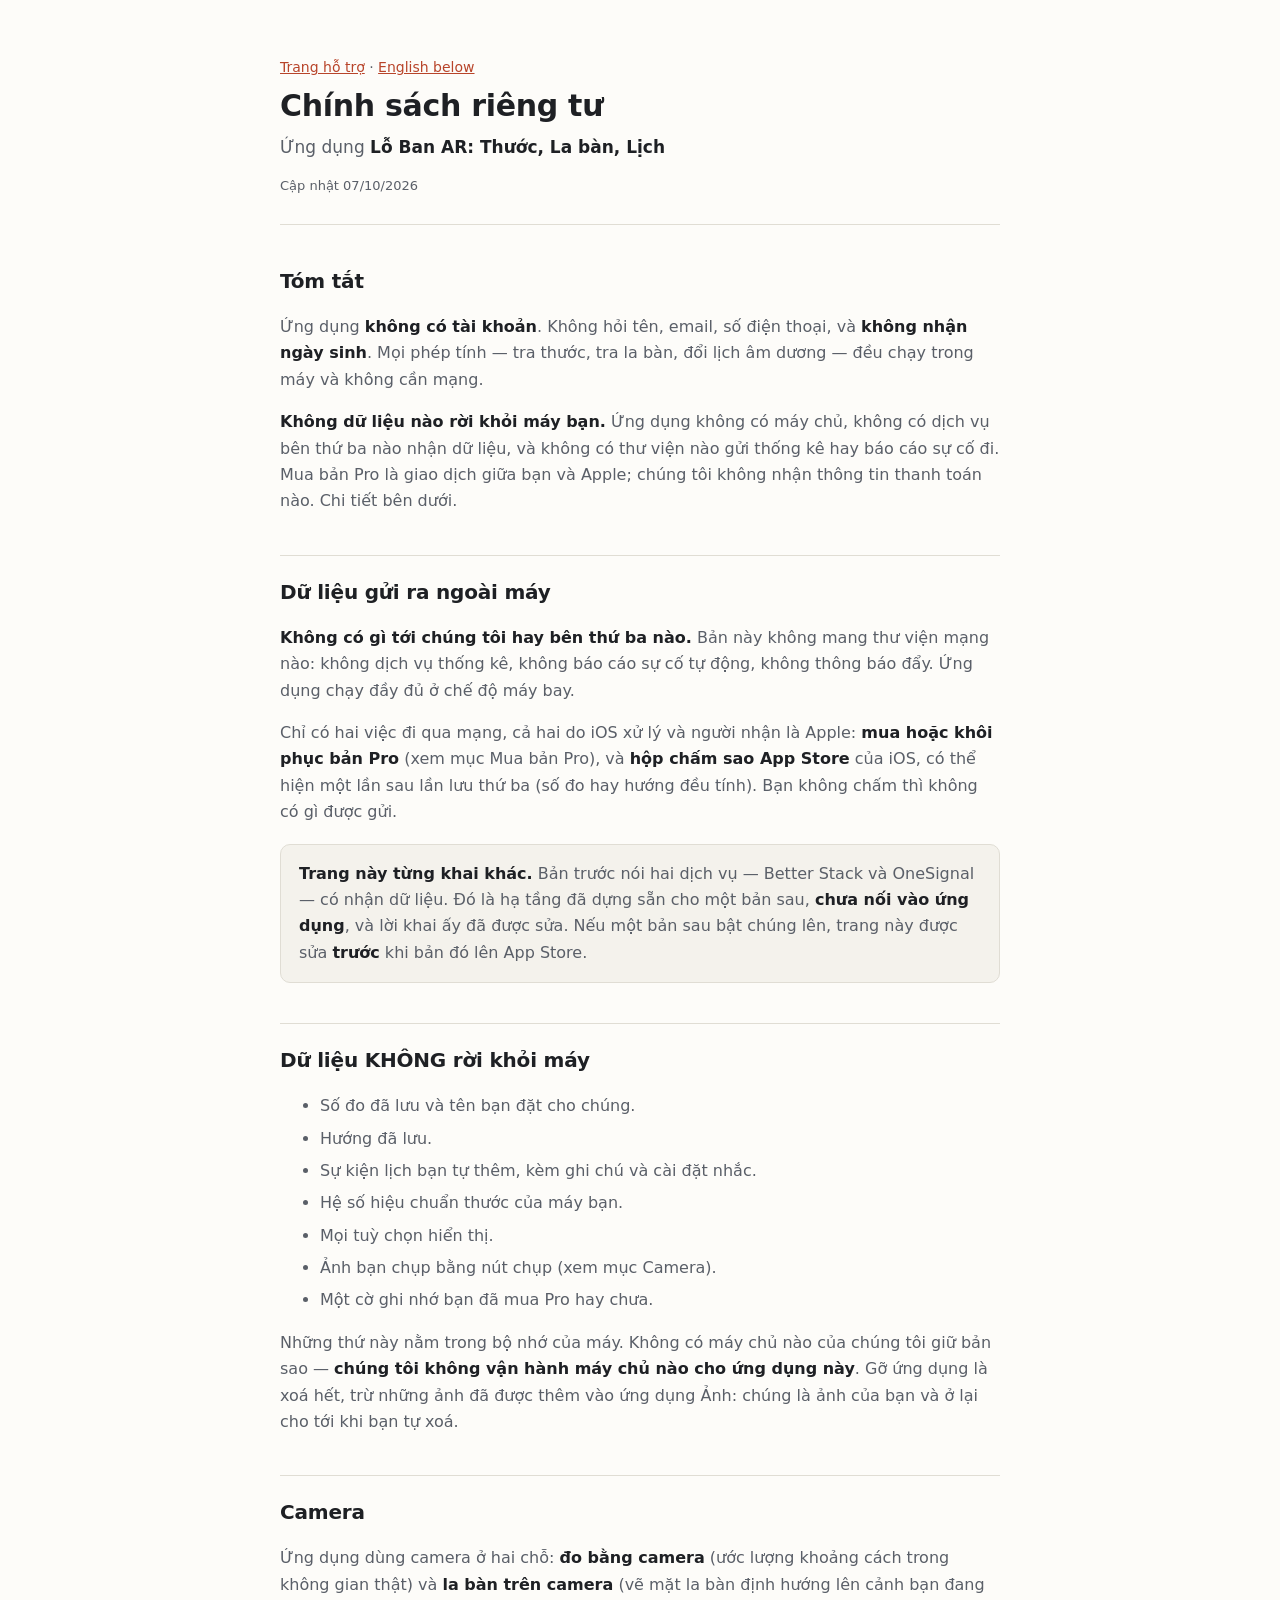
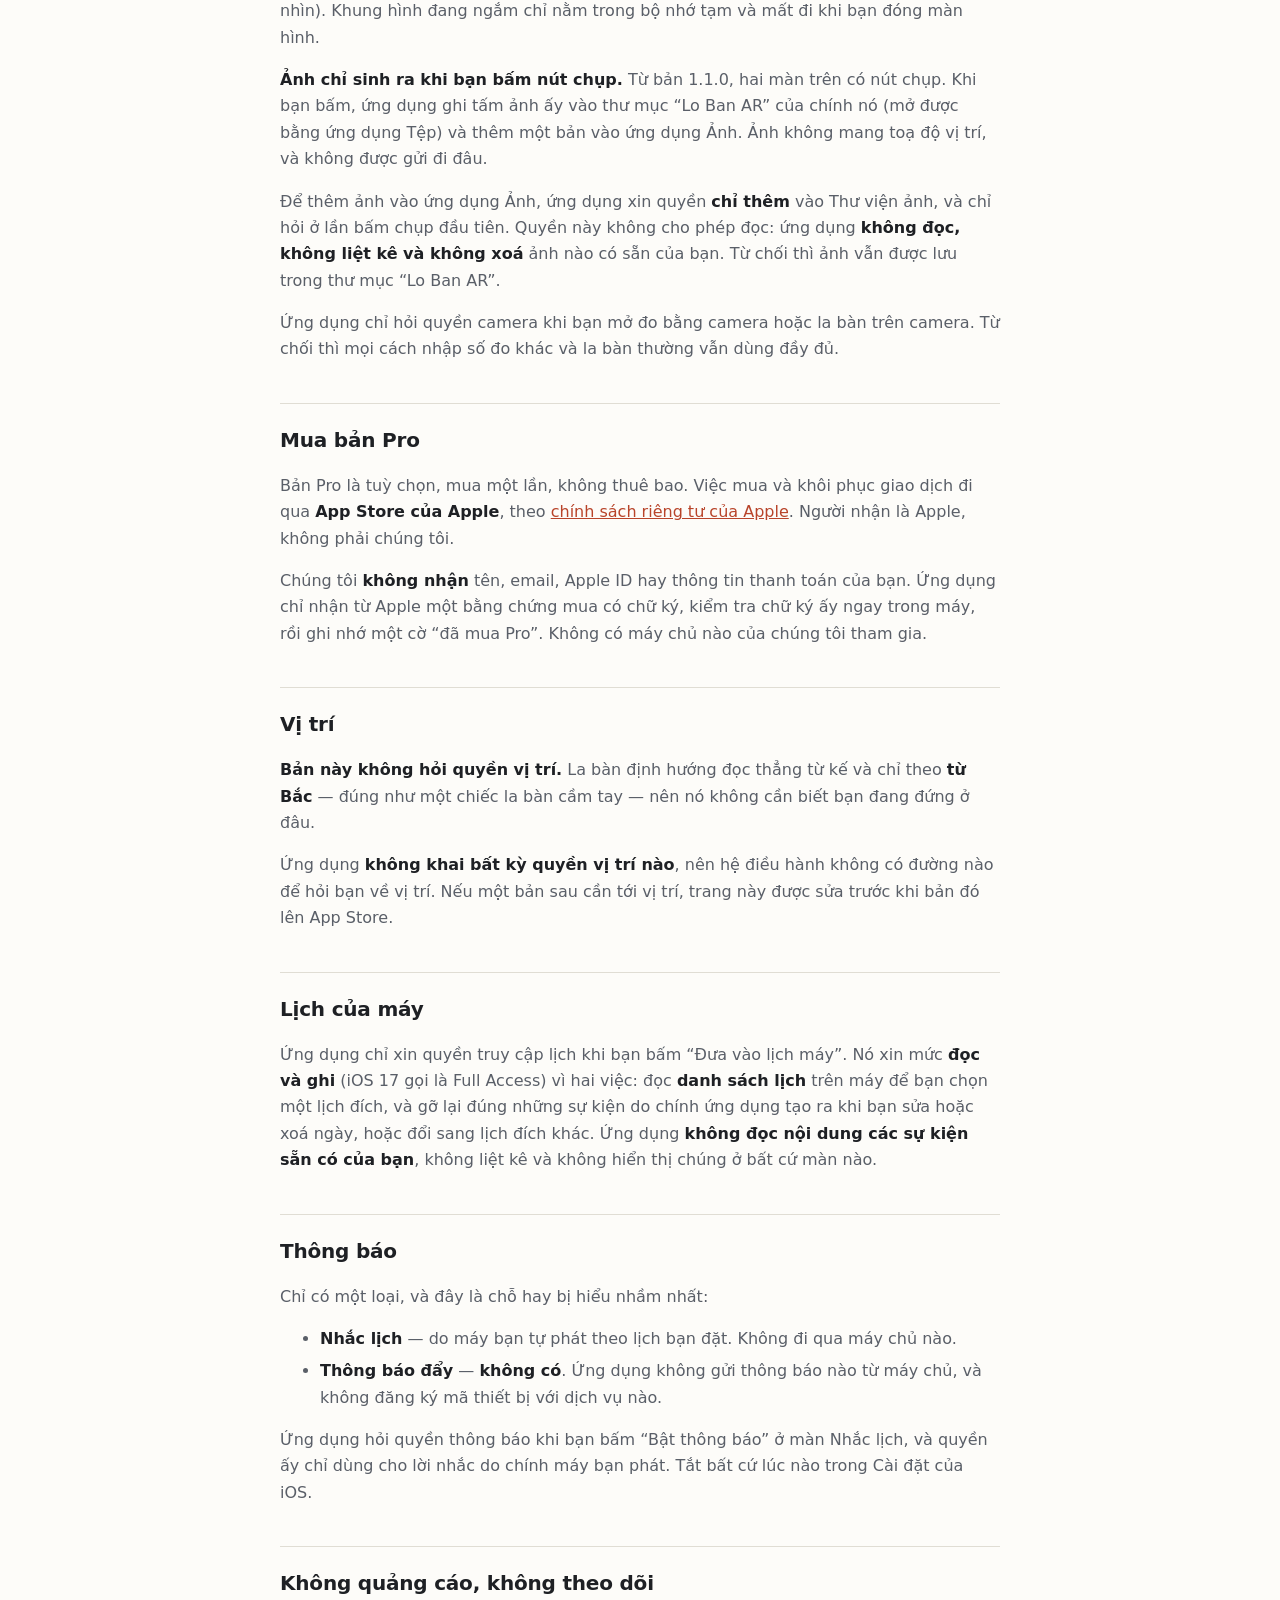
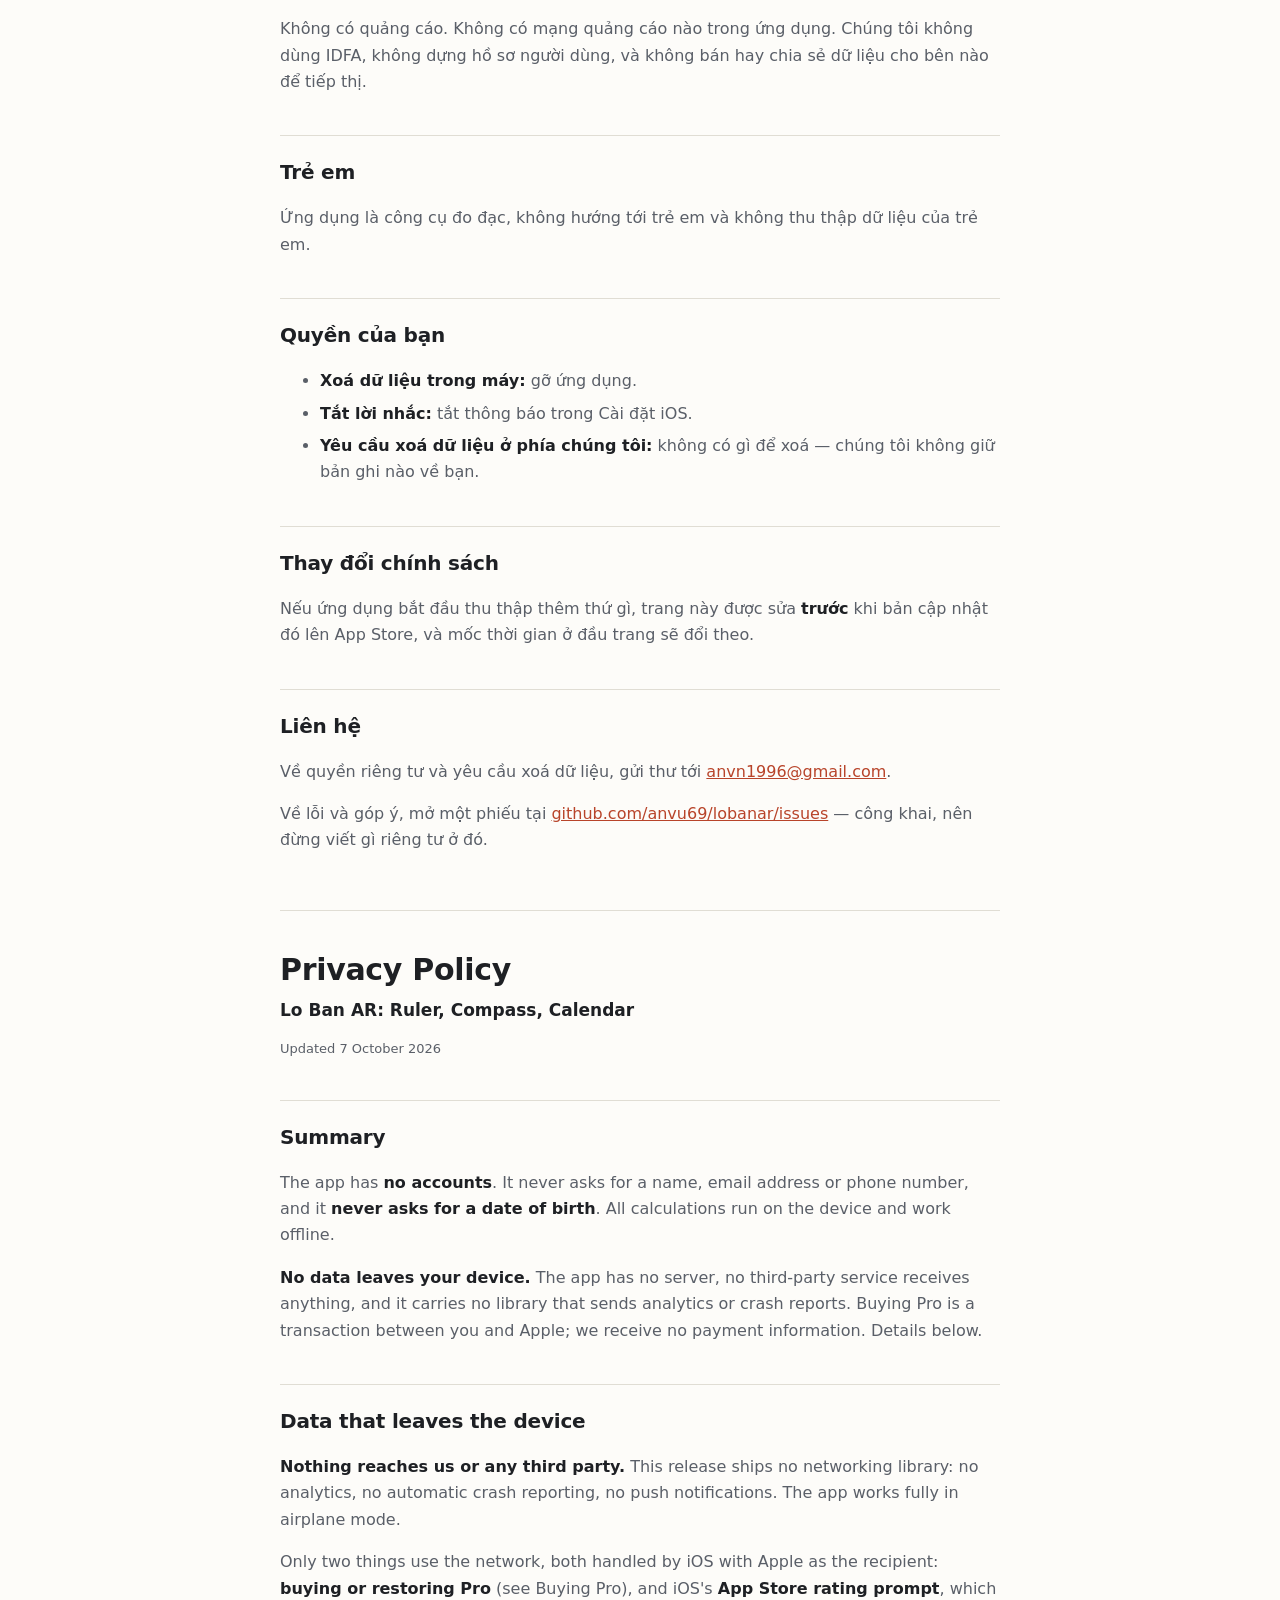
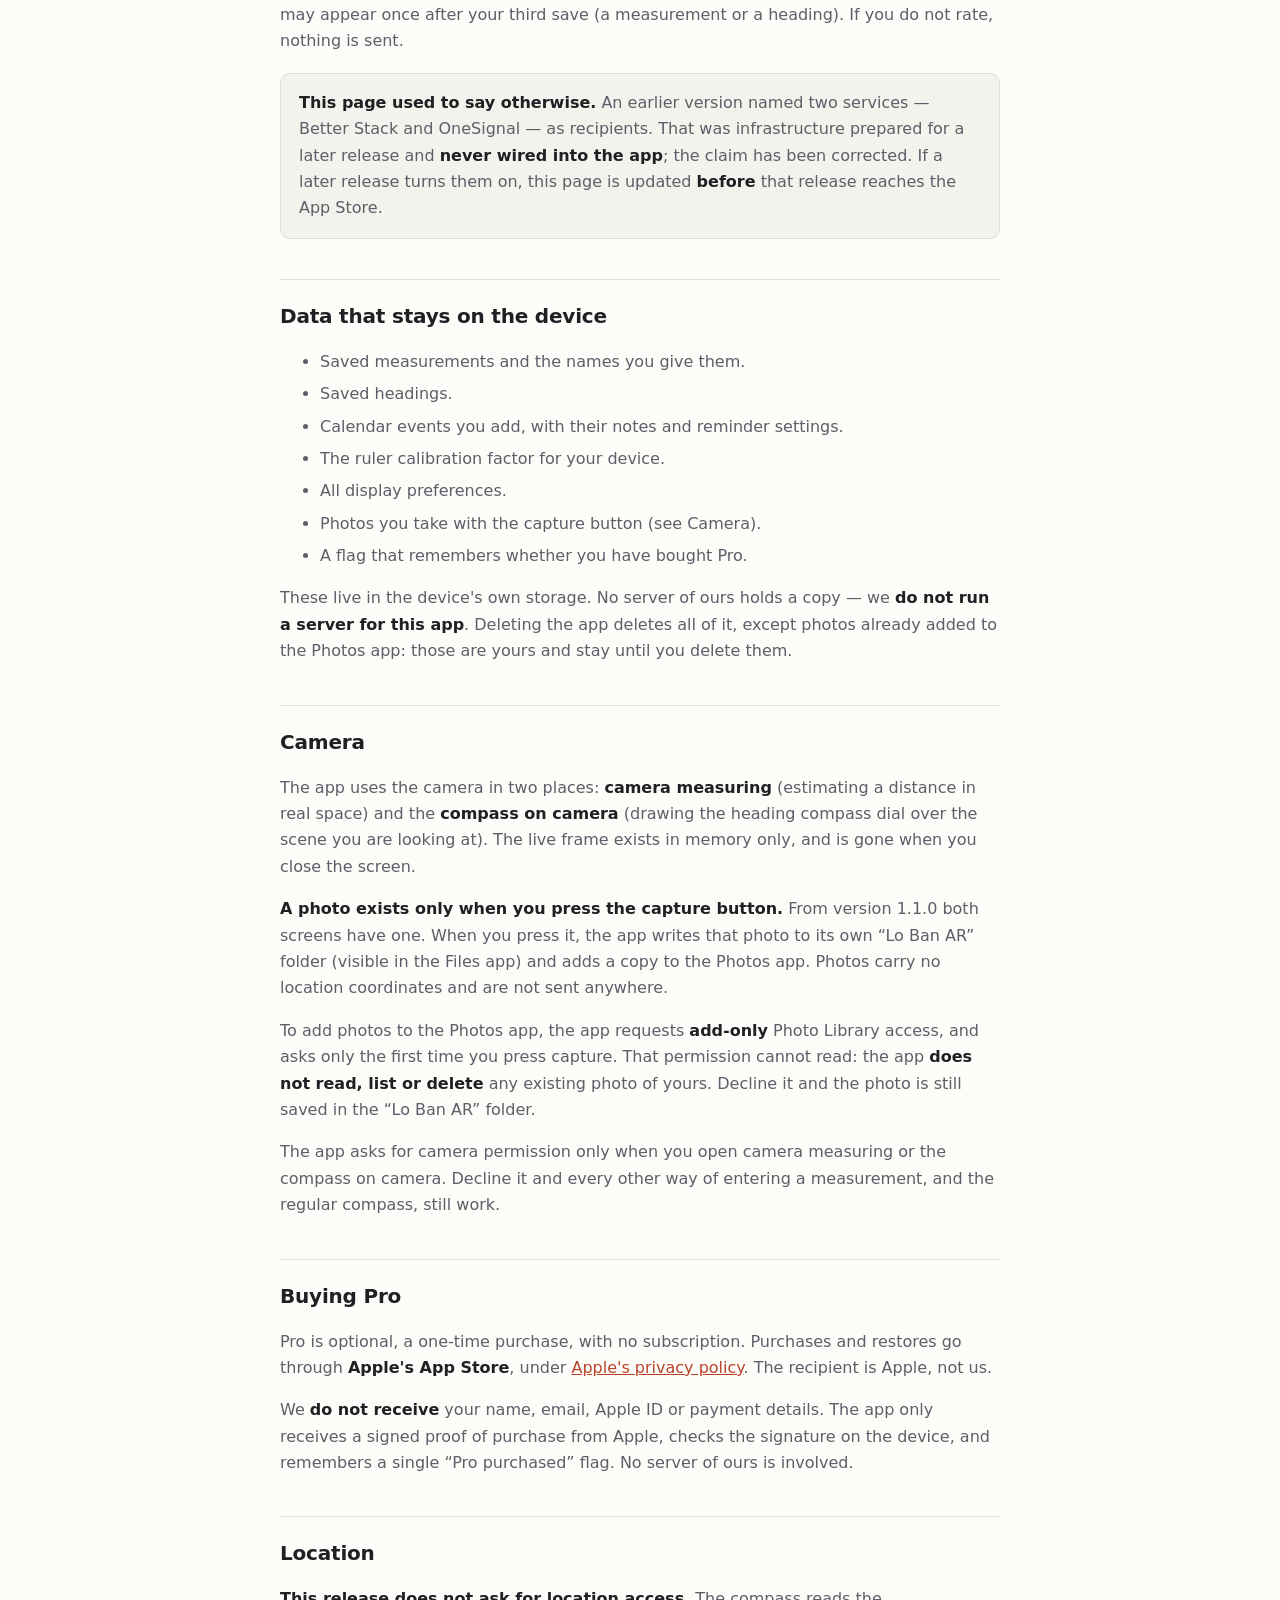
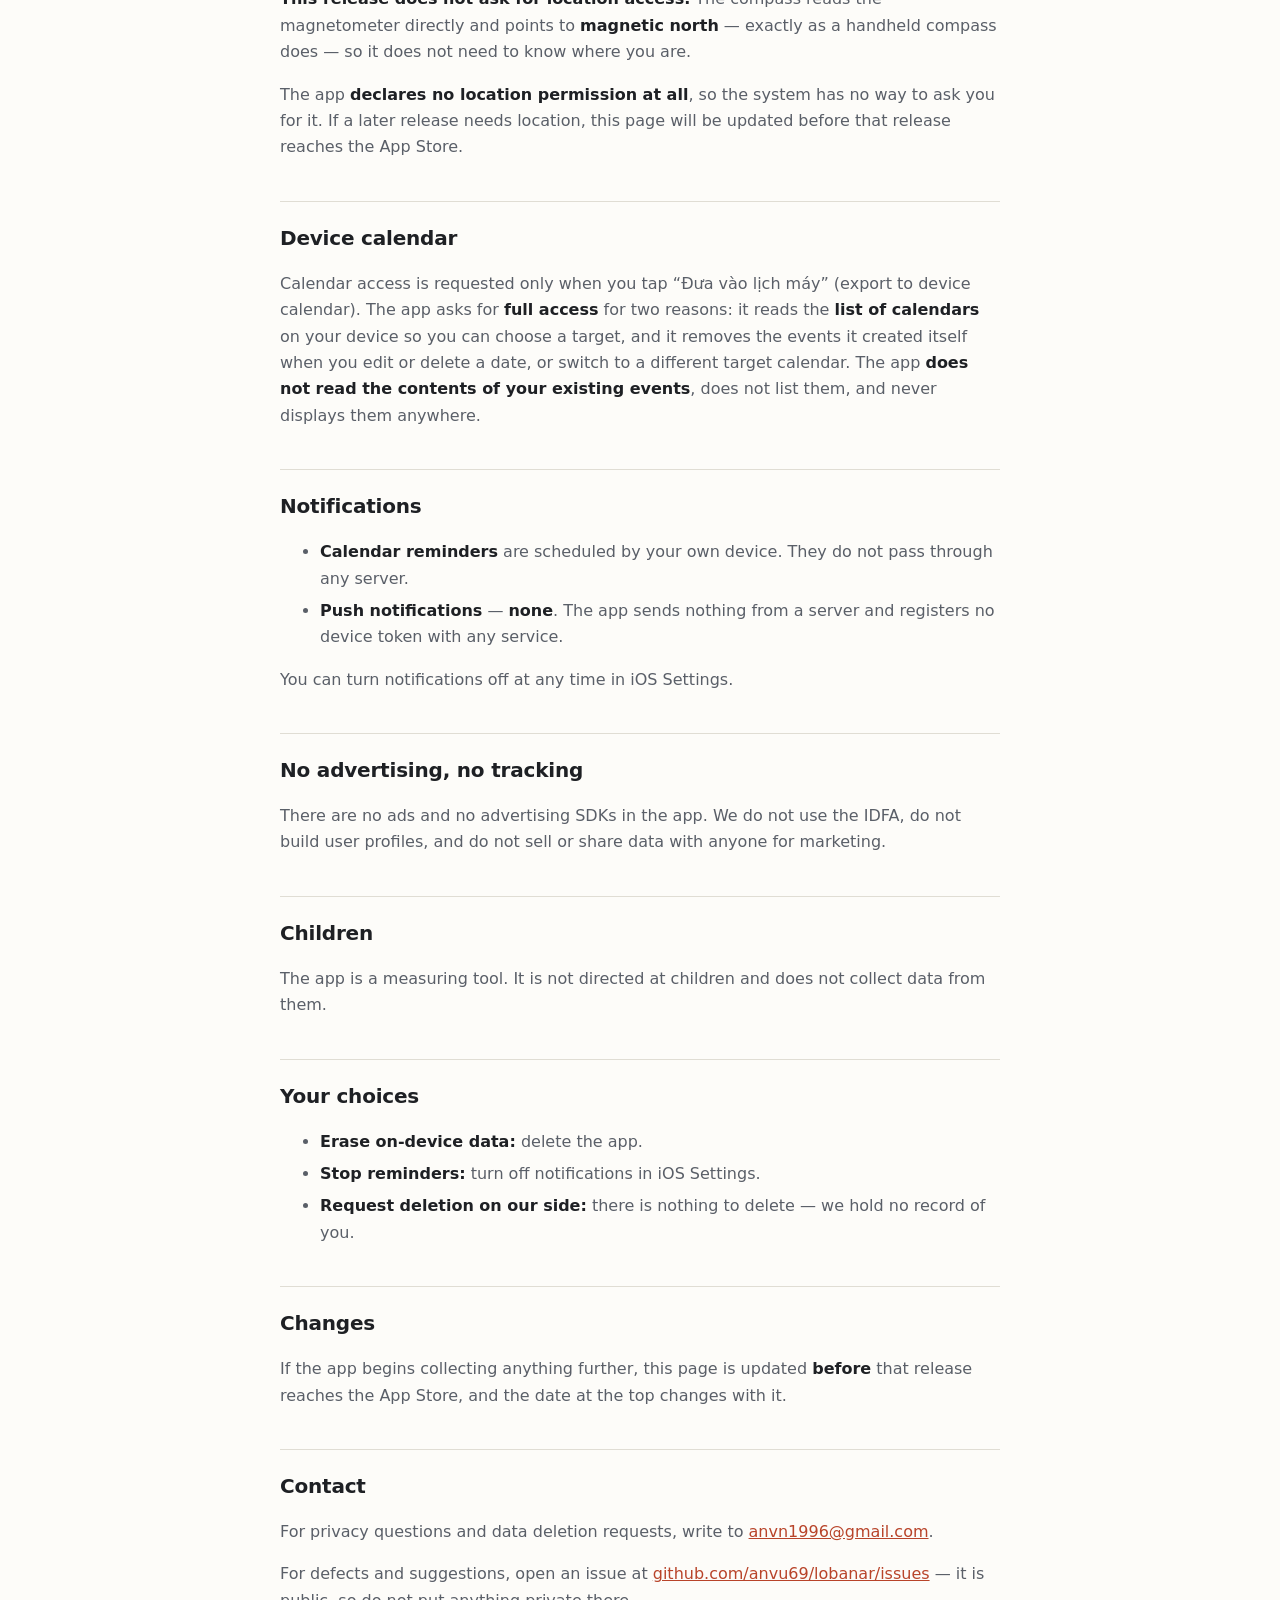
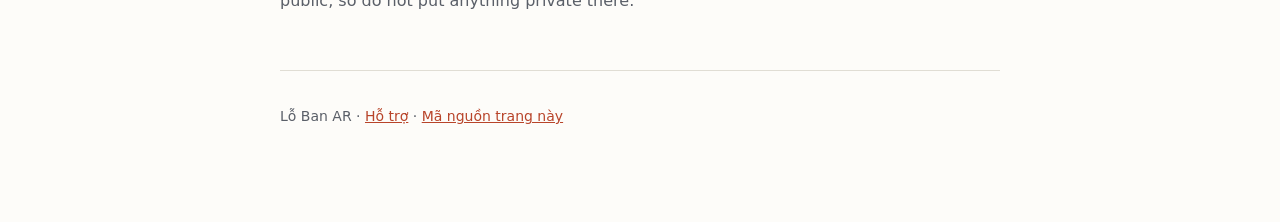
==== commit 13c3140d: "docs(privacy): bản 1.1.0 chụp ảnh khi bấm nút và có mua Pro qua Apple (LBA-104) Trang cũ nói "không " ====
--- a/privacy/index.html
+++ b/privacy/index.html
@@ -13,7 +13,7 @@
   <p class="langswitch"><a href="../">Trang hỗ trợ</a> · <a href="#english">English below</a></p>
   <h1>Chính sách riêng tư</h1>
   <p class="lede">Ứng dụng <strong>Lỗ Ban AR: Thước, La bàn, Lịch</strong></p>
-  <p class="stamp">Cập nhật 21/09/2026</p>
+  <p class="stamp">Cập nhật 07/10/2026</p>
 </header>
 
 <h2>Tóm tắt</h2>
@@ -24,13 +24,19 @@
 
 <p><strong>Không dữ liệu nào rời khỏi máy bạn.</strong> Ứng dụng không có
 máy chủ, không có dịch vụ bên thứ ba nào nhận dữ liệu, và không có thư viện nào
-gửi thống kê hay báo cáo sự cố đi. Chi tiết bên dưới.</p>
+gửi thống kê hay báo cáo sự cố đi. Mua bản Pro là giao dịch giữa bạn và
+Apple; chúng tôi không nhận thông tin thanh toán nào. Chi tiết bên dưới.</p>
 
 <h2>Dữ liệu gửi ra ngoài máy</h2>
 
-<p><strong>Không có.</strong> Bản này không mang thư viện mạng nào: không dịch
-vụ thống kê, không báo cáo sự cố tự động, không thông báo đẩy. Ứng dụng chạy
-đầy đủ ở chế độ máy bay.</p>
+<p><strong>Không có gì tới chúng tôi hay bên thứ ba nào.</strong> Bản này không
+mang thư viện mạng nào: không dịch vụ thống kê, không báo cáo sự cố tự động,
+không thông báo đẩy. Ứng dụng chạy đầy đủ ở chế độ máy bay.</p>
+
+<p>Chỉ có hai việc đi qua mạng, cả hai do iOS xử lý và người nhận là Apple:
+<strong>mua hoặc khôi phục bản Pro</strong> (xem mục Mua bản Pro), và
+<strong>hộp chấm sao App Store</strong> của iOS, có thể hiện một lần sau lần
+lưu thứ ba (số đo hay hướng đều tính). Bạn không chấm thì không có gì được gửi.</p>
 
 <div class="box">
   <p style="margin:0"><strong>Trang này từng khai khác.</strong> Bản trước nói
@@ -48,28 +54,47 @@
   <li>Sự kiện lịch bạn tự thêm, kèm ghi chú và cài đặt nhắc.</li>
   <li>Hệ số hiệu chuẩn thước của máy bạn.</li>
   <li>Mọi tuỳ chọn hiển thị.</li>
+  <li>Ảnh bạn chụp bằng nút chụp (xem mục Camera).</li>
+  <li>Một cờ ghi nhớ bạn đã mua Pro hay chưa.</li>
 </ul>
 
 <p>Những thứ này nằm trong bộ nhớ của máy. Không có máy chủ nào của chúng tôi
 giữ bản sao — <strong>chúng tôi không vận hành máy chủ nào cho ứng dụng
-này</strong>. Gỡ ứng dụng là xoá hết.</p>
+này</strong>. Gỡ ứng dụng là xoá hết, trừ những ảnh đã được thêm vào ứng
+dụng Ảnh: chúng là ảnh của bạn và ở lại cho tới khi bạn tự xoá.</p>
 
 <h2>Camera</h2>
 
-<p>Tính năng đo bằng camera dùng ống kính để ước lượng khoảng cách trong không
-gian thật. Khung hình đang ngắm chỉ nằm trong bộ nhớ tạm và mất đi khi bạn đóng
-màn hình đo.</p>
-
-<p><strong>Bản này không chụp và không lưu ảnh.</strong> Không có nút chụp ở
-màn đo, và ứng dụng không có đường nào ghi ảnh ra máy. Khung hình chỉ đi qua bộ
-nhớ tạm để tính khoảng cách rồi mất đi.</p>
-
-<p>Vì thế ứng dụng <strong>không hỏi quyền Thư viện ảnh</strong> và
-<strong>không khai quyền ấy</strong> trong hồ sơ của mình. Nó không ghi, không
-đọc, không liệt kê và không xoá ảnh nào của bạn.</p>
-
-<p>Ứng dụng chỉ hỏi quyền camera, và chỉ khi bạn bấm nút đo. Từ chối thì mọi
-cách nhập số đo khác vẫn dùng đầy đủ.</p>
+<p>Ứng dụng dùng camera ở hai chỗ: <strong>đo bằng camera</strong> (ước lượng
+khoảng cách trong không gian thật) và <strong>la bàn trên camera</strong> (vẽ mặt
+la bàn định hướng lên cảnh bạn đang nhìn). Khung hình đang ngắm chỉ nằm trong bộ
+nhớ tạm và mất đi khi bạn đóng màn hình.</p>
+
+<p><strong>Ảnh chỉ sinh ra khi bạn bấm nút chụp.</strong> Từ bản 1.1.0, hai
+màn trên có nút chụp. Khi bạn bấm, ứng dụng ghi tấm ảnh ấy vào thư mục
+“Lo Ban AR” của chính nó (mở được bằng ứng dụng Tệp) và thêm một bản vào ứng
+dụng Ảnh. Ảnh không mang toạ độ vị trí, và không được gửi đi đâu.</p>
+
+<p>Để thêm ảnh vào ứng dụng Ảnh, ứng dụng xin quyền <strong>chỉ thêm</strong>
+vào Thư viện ảnh, và chỉ hỏi ở lần bấm chụp đầu tiên. Quyền này không cho phép
+đọc: ứng dụng <strong>không đọc, không liệt kê và không xoá</strong> ảnh nào
+có sẵn của bạn. Từ chối thì ảnh vẫn được lưu trong thư mục “Lo Ban AR”.</p>
+
+<p>Ứng dụng chỉ hỏi quyền camera khi bạn mở đo bằng camera hoặc la bàn trên
+camera. Từ chối thì mọi cách nhập số đo khác và la bàn thường vẫn dùng đầy
+đủ.</p>
+
+<h2>Mua bản Pro</h2>
+
+<p>Bản Pro là tuỳ chọn, mua một lần, không thuê bao. Việc mua và khôi phục giao
+dịch đi qua <strong>App Store của Apple</strong>, theo
+<a href="https://www.apple.com/legal/privacy/">chính sách riêng tư của
+Apple</a>. Người nhận là Apple, không phải chúng tôi.</p>
+
+<p>Chúng tôi <strong>không nhận</strong> tên, email, Apple ID hay thông tin
+thanh toán của bạn. Ứng dụng chỉ nhận từ Apple một bằng chứng mua có chữ ký,
+kiểm tra chữ ký ấy ngay trong máy, rồi ghi nhớ một cờ “đã mua Pro”. Không có
+máy chủ nào của chúng tôi tham gia.</p>
 
 <h2>Vị trí</h2>
 
@@ -145,7 +170,7 @@
 
 <h1 id="english" style="margin-top:40px">Privacy Policy</h1>
 <p class="lede"><strong>Lo Ban AR: Ruler, Compass, Calendar</strong></p>
-<p class="stamp">Updated 21 September 2026</p>
+<p class="stamp">Updated 7 October 2026</p>
 
 <h2>Summary</h2>
 
@@ -155,13 +180,19 @@
 
 <p><strong>No data leaves your device.</strong> The app has no server, no
 third-party service receives anything, and it carries no library that sends
-analytics or crash reports.</p>
+analytics or crash reports. Buying Pro is a transaction between you and Apple;
+we receive no payment information. Details below.</p>
 
 <h2>Data that leaves the device</h2>
 
-<p><strong>None.</strong> This release ships no networking library: no
-analytics, no automatic crash reporting, no push notifications. The app works
-fully in airplane mode.</p>
+<p><strong>Nothing reaches us or any third party.</strong> This release ships no
+networking library: no analytics, no automatic crash reporting, no push
+notifications. The app works fully in airplane mode.</p>
+
+<p>Only two things use the network, both handled by iOS with Apple as the
+recipient: <strong>buying or restoring Pro</strong> (see Buying Pro), and iOS's
+<strong>App Store rating prompt</strong>, which may appear once after your third
+save (a measurement or a heading). If you do not rate, nothing is sent.</p>
 
 <div class="box">
   <p style="margin:0"><strong>This page used to say otherwise.</strong> An
@@ -180,29 +211,50 @@
   <li>Calendar events you add, with their notes and reminder settings.</li>
   <li>The ruler calibration factor for your device.</li>
   <li>All display preferences.</li>
+  <li>Photos you take with the capture button (see Camera).</li>
+  <li>A flag that remembers whether you have bought Pro.</li>
 </ul>
 
 <p>These live in the device's own storage. No server of ours holds a copy — we
 <strong>do not run a server for this app</strong>. Deleting the app deletes all
-of it.</p>
+of it, except photos already added to the Photos app: those are yours and stay
+until you delete them.</p>
 
 <h2>Camera</h2>
 
-<p>The camera measuring feature uses the lens to estimate a distance in real
-space. The live frame exists in memory only, and is gone when you close the
-measuring screen.</p>
-
-<p><strong>This release takes and stores no photographs.</strong> There is no
-capture button on the measuring screen, and the app has no path for writing an
-image to your device. The frame passes through memory to compute the distance
-and is then gone.</p>
-
-<p>The app therefore <strong>does not request Photo Library access</strong> and
-<strong>does not declare that permission</strong> in its manifest. It does not
-write, read, list or delete any photo of yours.</p>
-
-<p>The app asks for camera permission only, and only when you tap the measure
-button. Decline it and every other way of entering a measurement still works.</p>
+<p>The app uses the camera in two places: <strong>camera measuring</strong>
+(estimating a distance in real space) and the <strong>compass on
+camera</strong> (drawing the heading compass dial over the scene you are looking
+at). The live frame exists in memory only, and is gone when you close the
+screen.</p>
+
+<p><strong>A photo exists only when you press the capture button.</strong> From
+version 1.1.0 both screens have one. When you press it, the app writes that
+photo to its own “Lo Ban AR” folder (visible in the Files app) and adds a copy
+to the Photos app. Photos carry no location coordinates and are not sent
+anywhere.</p>
+
+<p>To add photos to the Photos app, the app requests <strong>add-only</strong>
+Photo Library access, and asks only the first time you press capture. That
+permission cannot read: the app <strong>does not read, list or delete</strong>
+any existing photo of yours. Decline it and the photo is still saved in the
+“Lo Ban AR” folder.</p>
+
+<p>The app asks for camera permission only when you open camera measuring or the
+compass on camera. Decline it and every other way of entering a measurement,
+and the regular compass, still work.</p>
+
+<h2>Buying Pro</h2>
+
+<p>Pro is optional, a one-time purchase, with no subscription. Purchases and
+restores go through <strong>Apple's App Store</strong>, under
+<a href="https://www.apple.com/legal/privacy/">Apple's privacy policy</a>. The
+recipient is Apple, not us.</p>
+
+<p>We <strong>do not receive</strong> your name, email, Apple ID or payment
+details. The app only receives a signed proof of purchase from Apple, checks the
+signature on the device, and remembers a single “Pro purchased” flag. No server
+of ours is involved.</p>
 
 <h2>Location</h2>
 
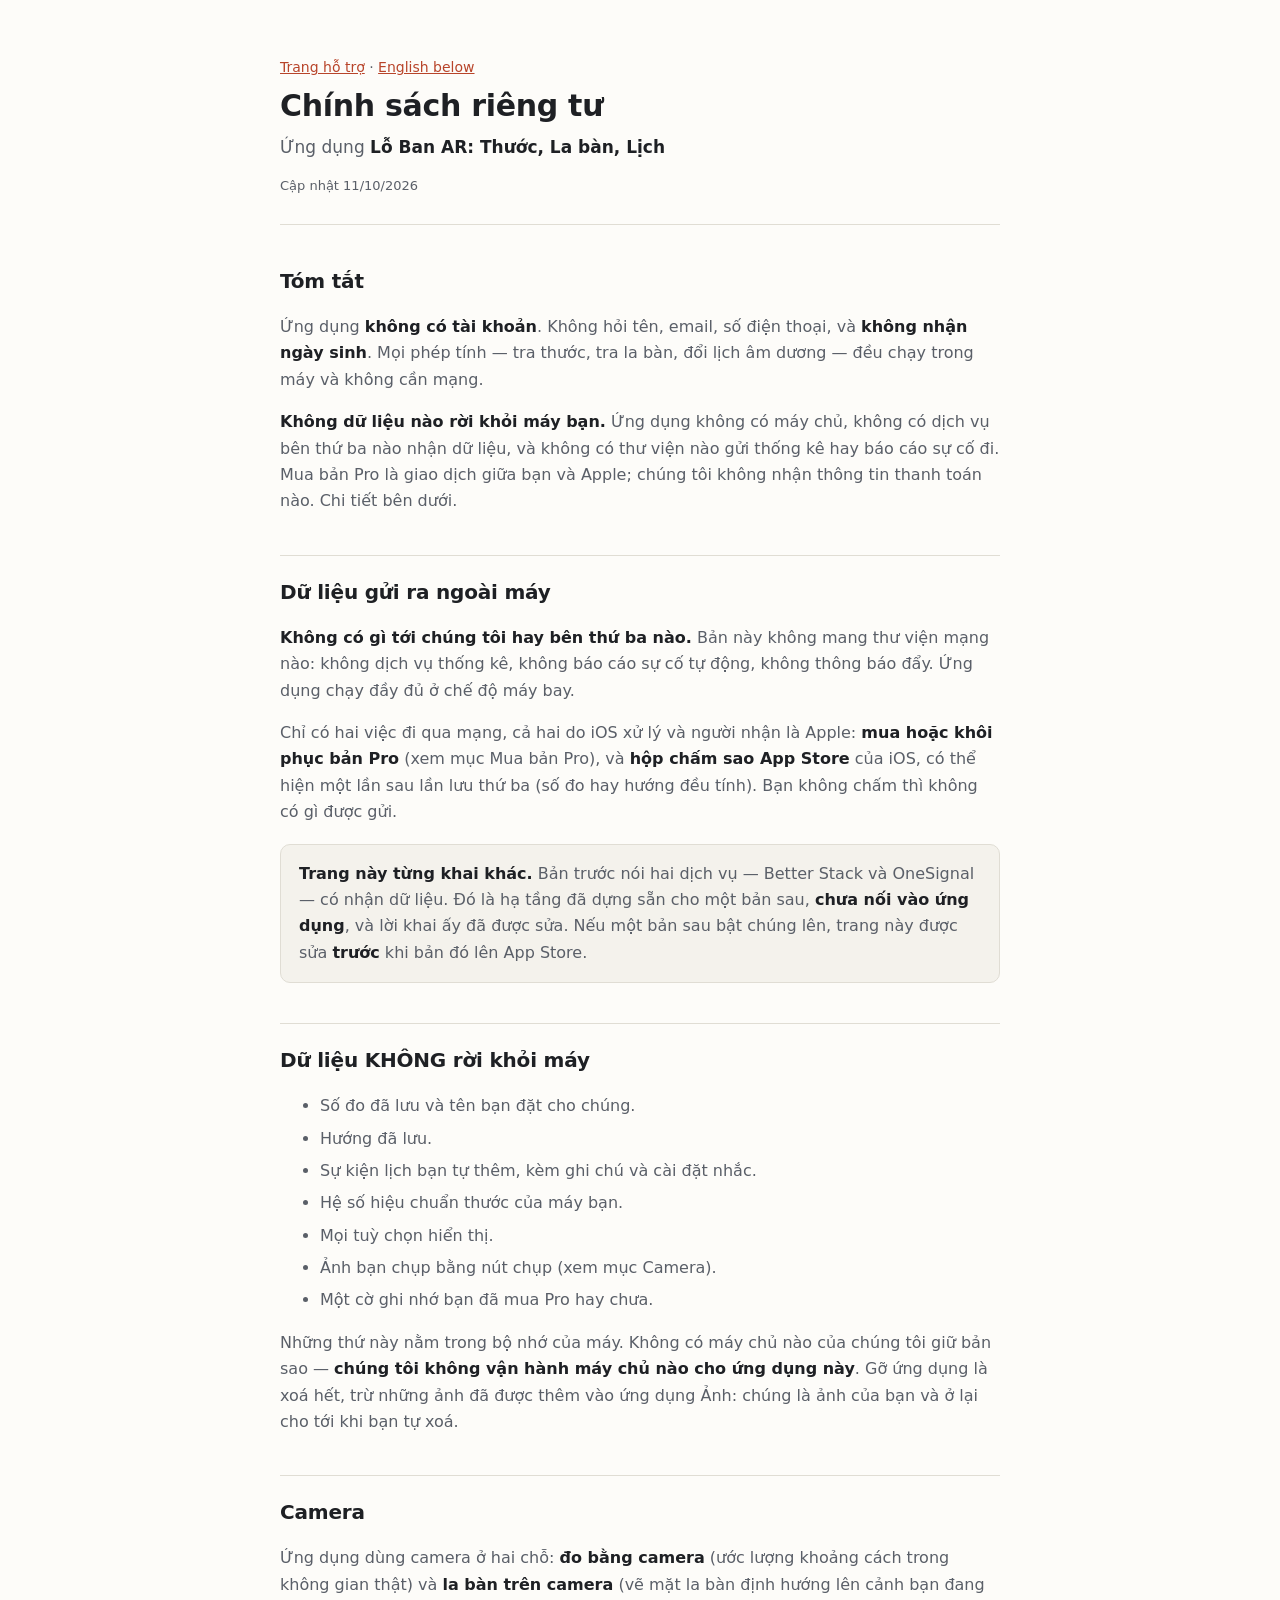
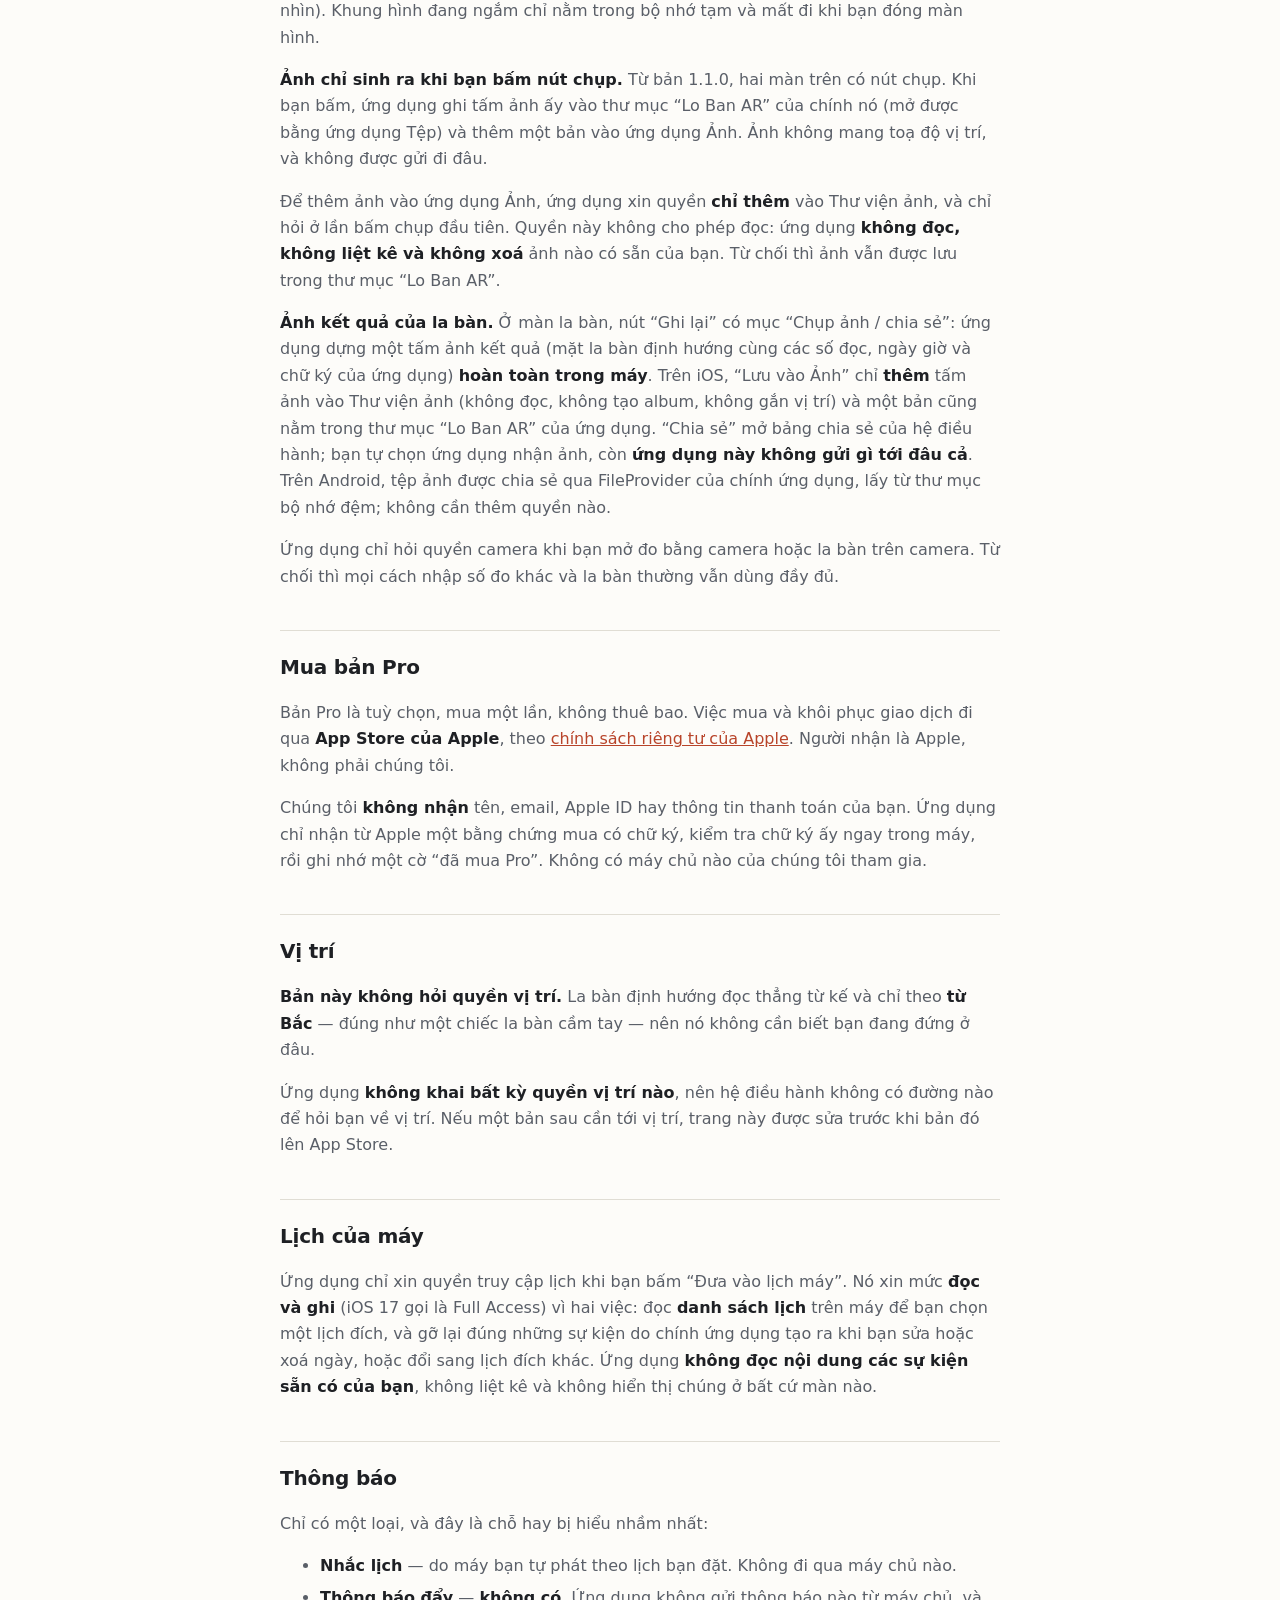
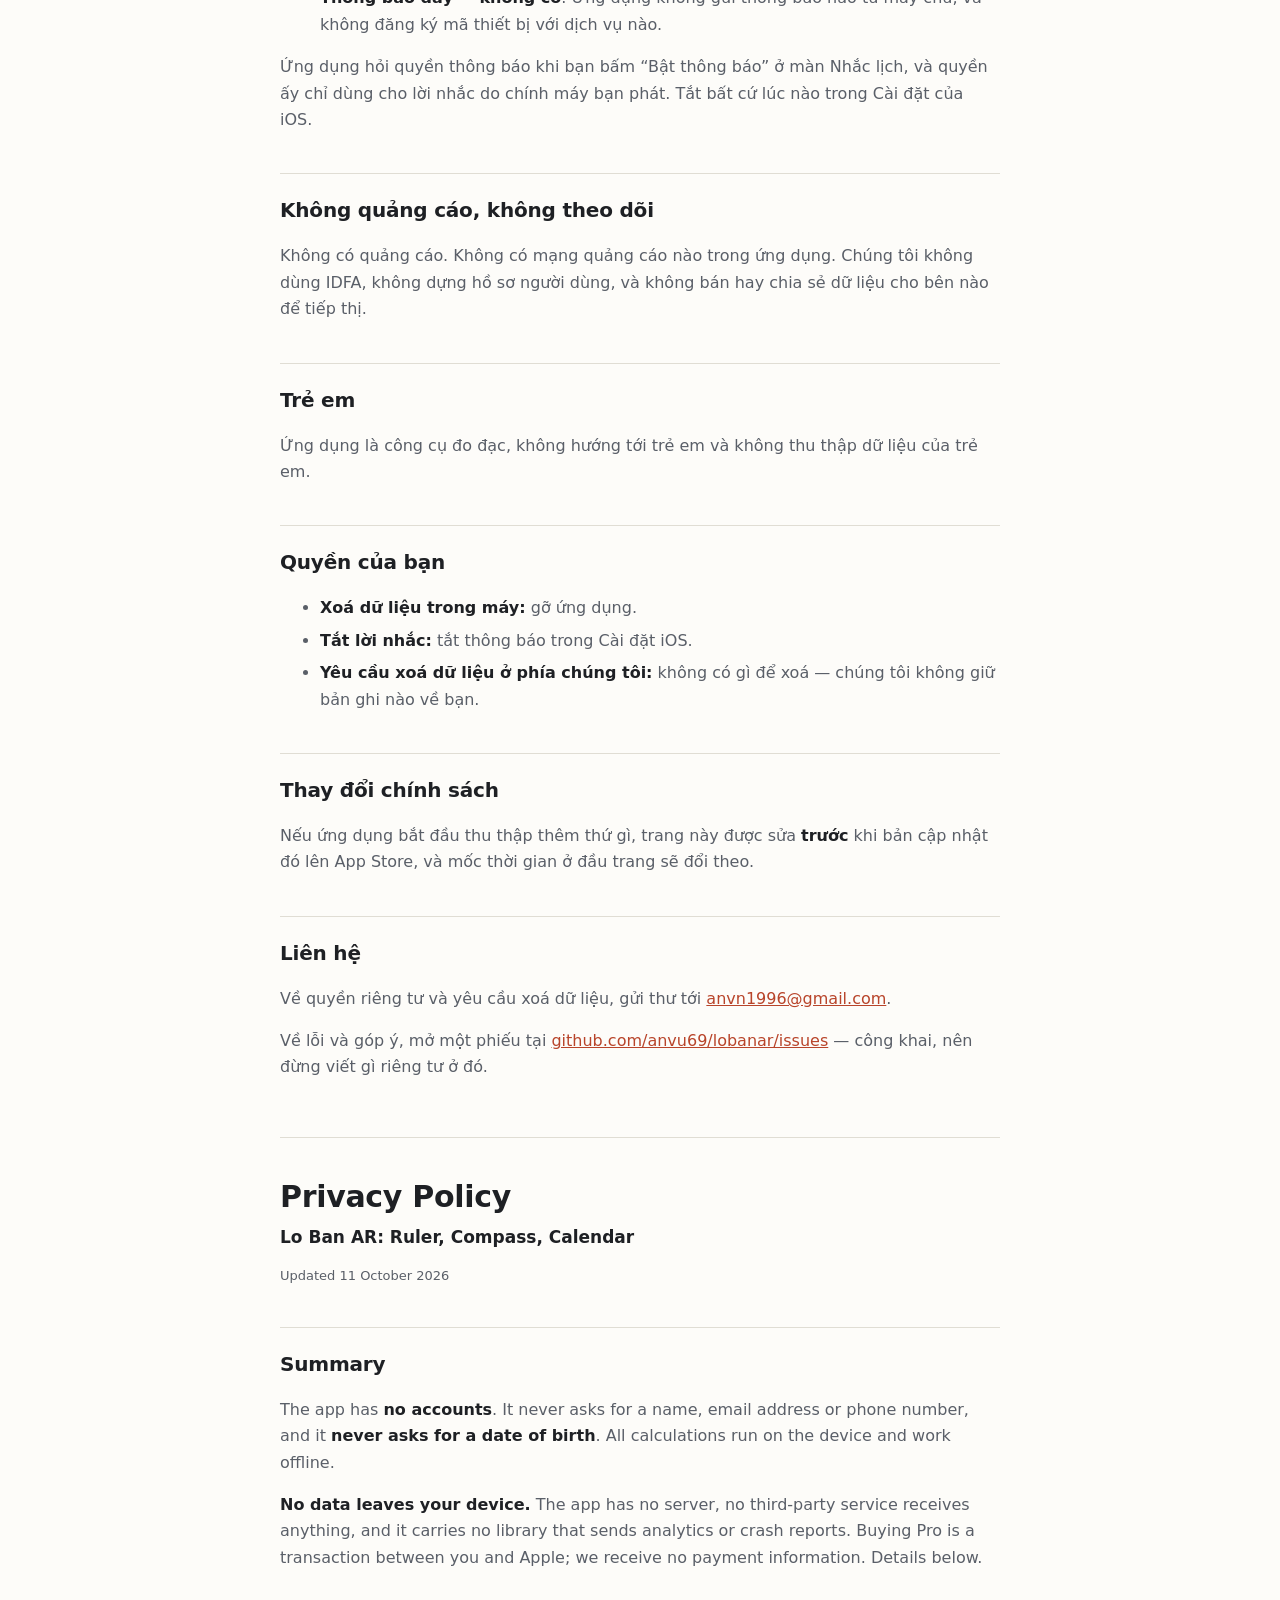
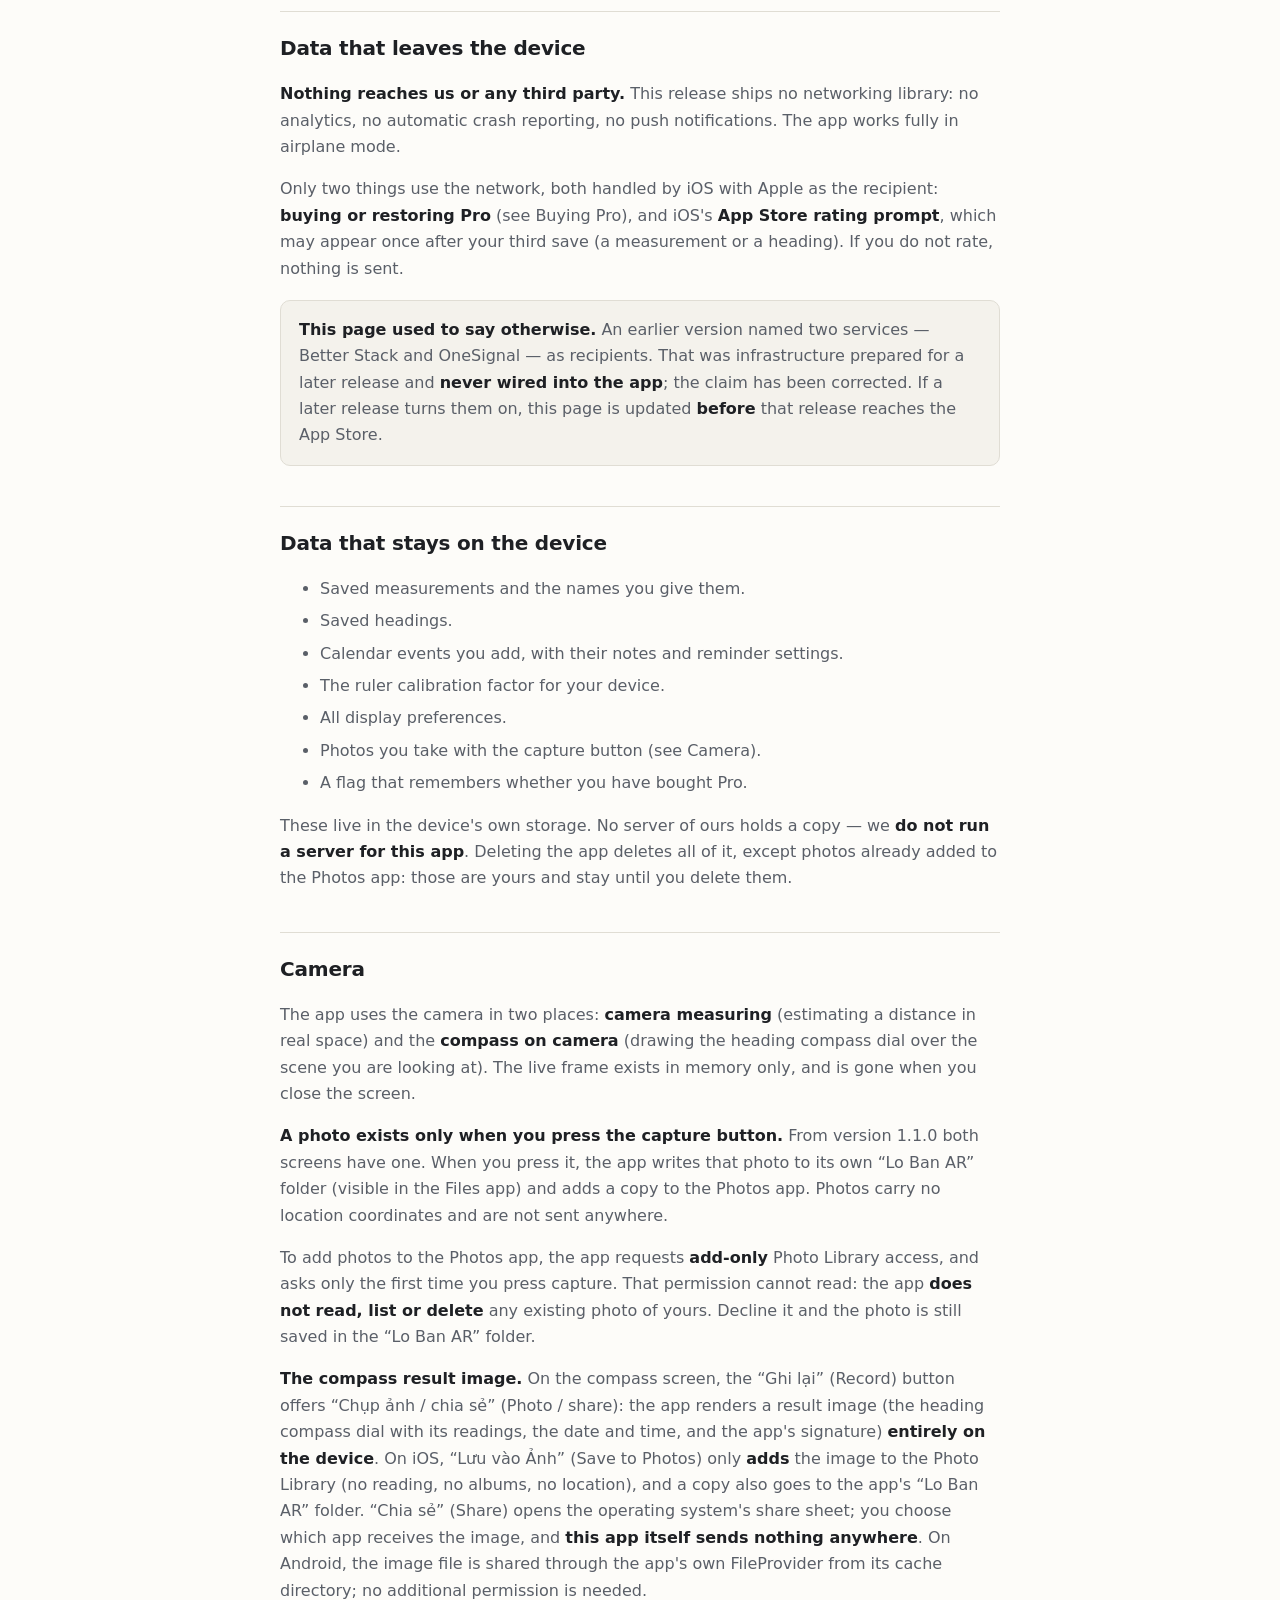
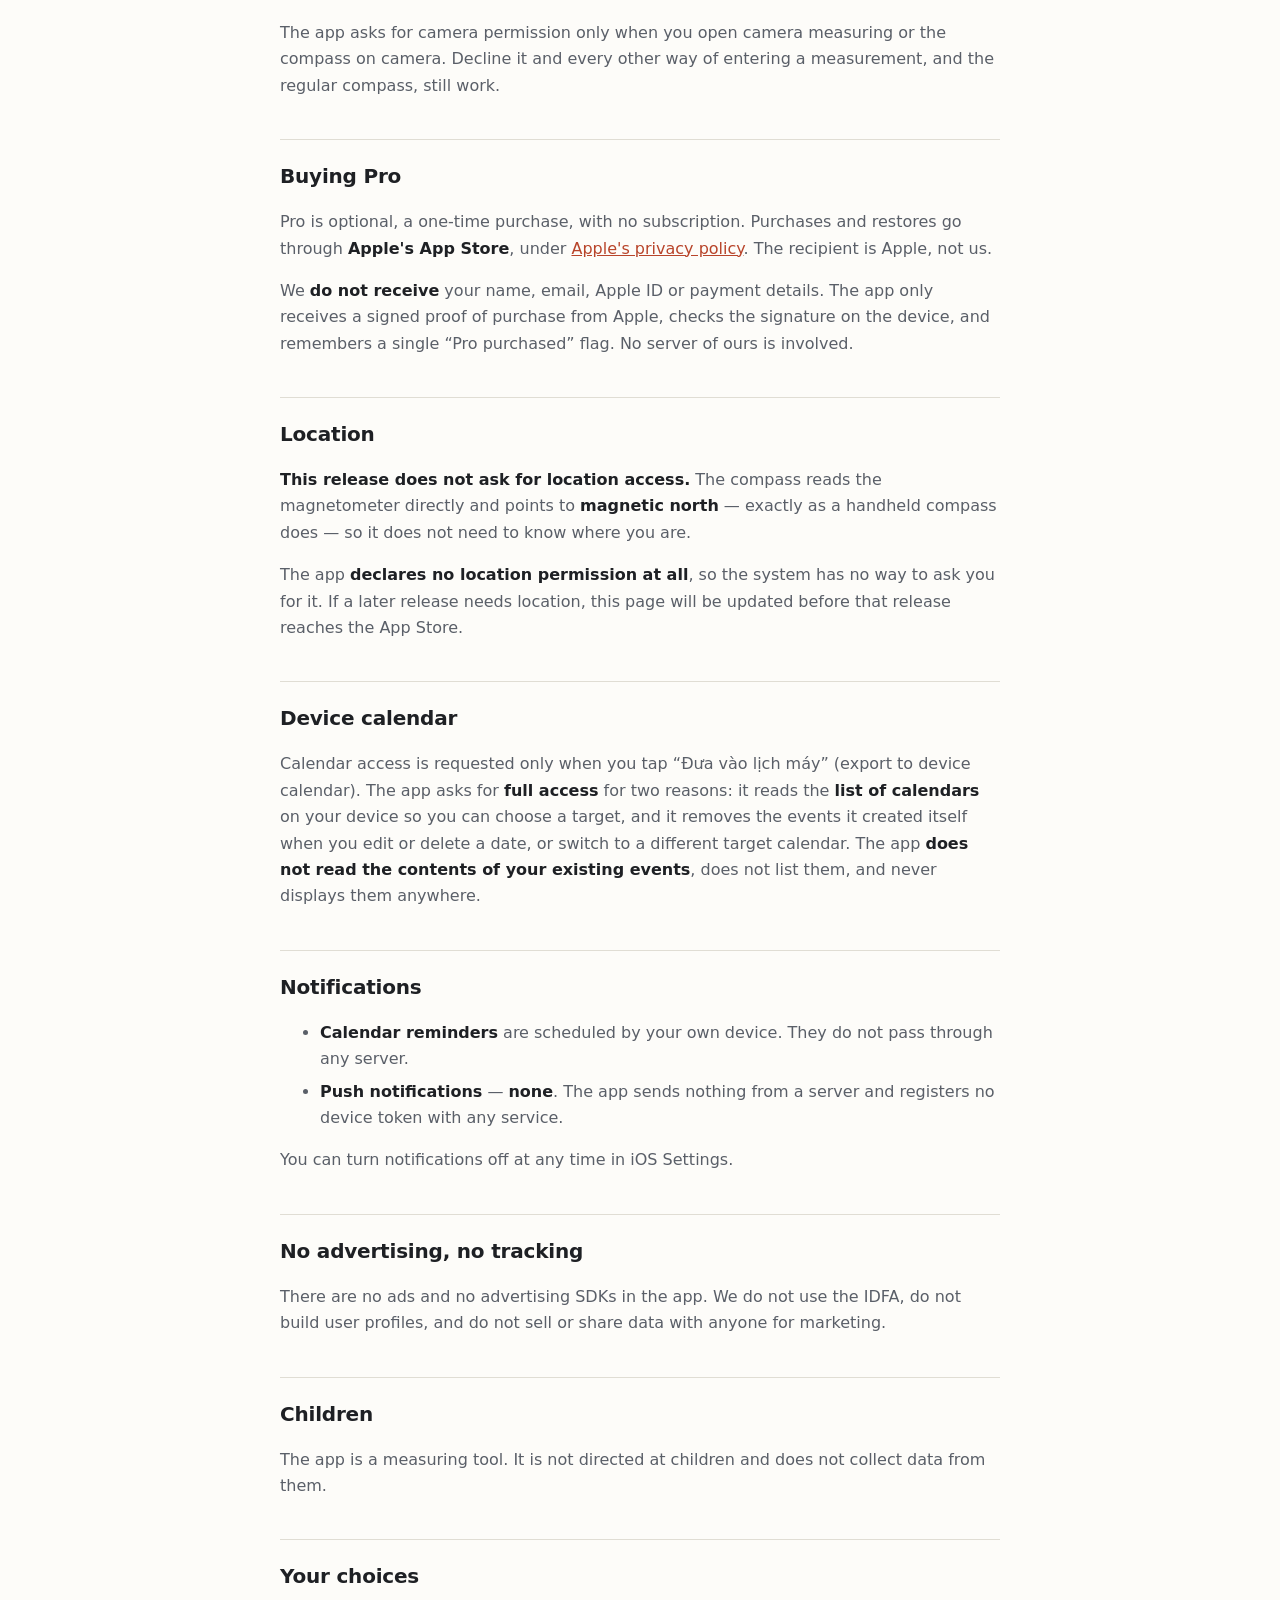
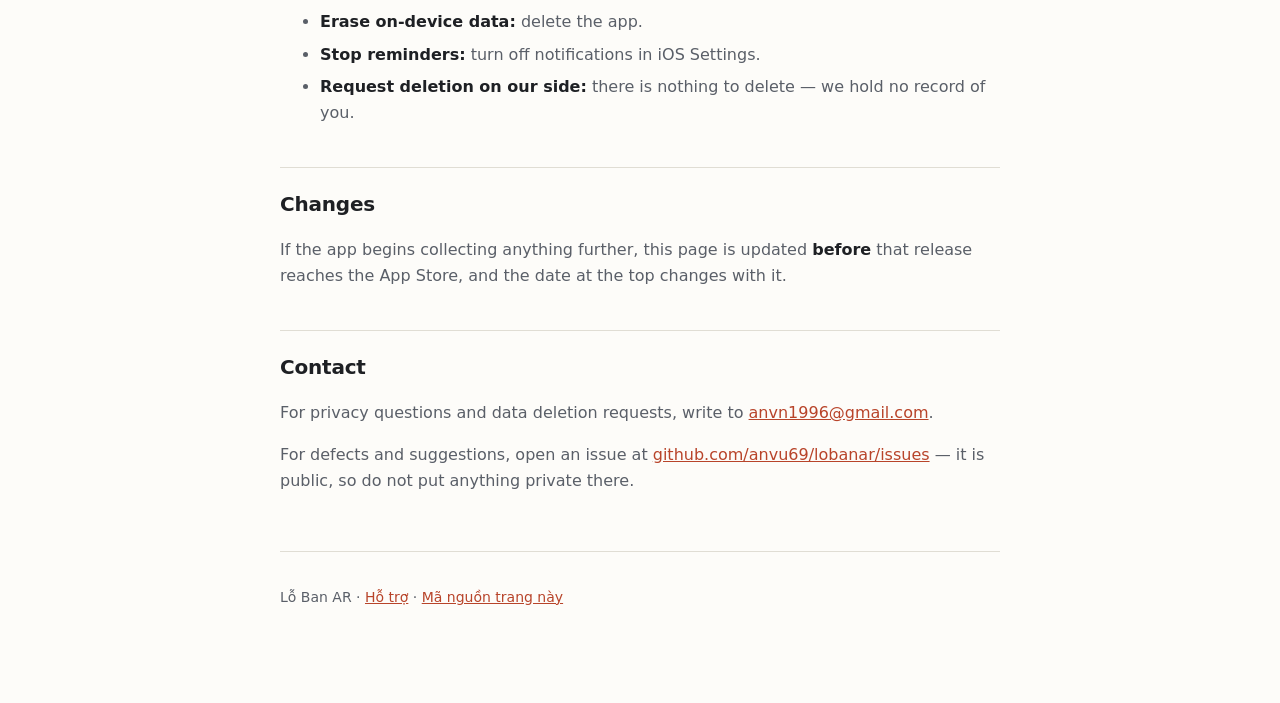
==== commit 175c66a7: "docs: trang riêng tư khai ảnh kết quả la bàn và bảng chia sẻ (LBA-115) Thêm đoạn "Ảnh kết quả của la" ====
--- a/privacy/index.html
+++ b/privacy/index.html
@@ -13,7 +13,7 @@
   <p class="langswitch"><a href="../">Trang hỗ trợ</a> · <a href="#english">English below</a></p>
   <h1>Chính sách riêng tư</h1>
   <p class="lede">Ứng dụng <strong>Lỗ Ban AR: Thước, La bàn, Lịch</strong></p>
-  <p class="stamp">Cập nhật 07/10/2026</p>
+  <p class="stamp">Cập nhật 11/10/2026</p>
 </header>
 
 <h2>Tóm tắt</h2>
@@ -80,6 +80,16 @@
 đọc: ứng dụng <strong>không đọc, không liệt kê và không xoá</strong> ảnh nào
 có sẵn của bạn. Từ chối thì ảnh vẫn được lưu trong thư mục “Lo Ban AR”.</p>
 
+<p><strong>Ảnh kết quả của la bàn.</strong> Ở màn la bàn, nút “Ghi lại” có mục
+“Chụp ảnh / chia sẻ”: ứng dụng dựng một tấm ảnh kết quả (mặt la bàn định hướng
+cùng các số đọc, ngày giờ và chữ ký của ứng dụng) <strong>hoàn toàn trong
+máy</strong>. Trên iOS, “Lưu vào Ảnh” chỉ <strong>thêm</strong> tấm ảnh vào Thư
+viện ảnh (không đọc, không tạo album, không gắn vị trí) và một bản cũng nằm
+trong thư mục “Lo Ban AR” của ứng dụng. “Chia sẻ” mở bảng chia sẻ của hệ điều
+hành; bạn tự chọn ứng dụng nhận ảnh, còn <strong>ứng dụng này không gửi gì tới
+đâu cả</strong>. Trên Android, tệp ảnh được chia sẻ qua FileProvider của chính
+ứng dụng, lấy từ thư mục bộ nhớ đệm; không cần thêm quyền nào.</p>
+
 <p>Ứng dụng chỉ hỏi quyền camera khi bạn mở đo bằng camera hoặc la bàn trên
 camera. Từ chối thì mọi cách nhập số đo khác và la bàn thường vẫn dùng đầy
 đủ.</p>
@@ -170,7 +180,7 @@
 
 <h1 id="english" style="margin-top:40px">Privacy Policy</h1>
 <p class="lede"><strong>Lo Ban AR: Ruler, Compass, Calendar</strong></p>
-<p class="stamp">Updated 7 October 2026</p>
+<p class="stamp">Updated 11 October 2026</p>
 
 <h2>Summary</h2>
 
@@ -240,6 +250,18 @@
 any existing photo of yours. Decline it and the photo is still saved in the
 “Lo Ban AR” folder.</p>
 
+<p><strong>The compass result image.</strong> On the compass screen, the “Ghi
+lại” (Record) button offers “Chụp ảnh / chia sẻ” (Photo / share): the app renders
+a result image (the heading compass dial with its readings, the date and time,
+and the app's signature) <strong>entirely on the device</strong>. On iOS, “Lưu
+vào Ảnh” (Save to Photos) only <strong>adds</strong> the image to the Photo
+Library (no reading, no albums, no location), and a copy also goes to the app's
+“Lo Ban AR” folder. “Chia sẻ” (Share) opens the operating system's share sheet;
+you choose which app receives the image, and <strong>this app itself sends
+nothing anywhere</strong>. On Android, the image file is shared through the
+app's own FileProvider from its cache directory; no additional permission is
+needed.</p>
+
 <p>The app asks for camera permission only when you open camera measuring or the
 compass on camera. Decline it and every other way of entering a measurement,
 and the regular compass, still work.</p>
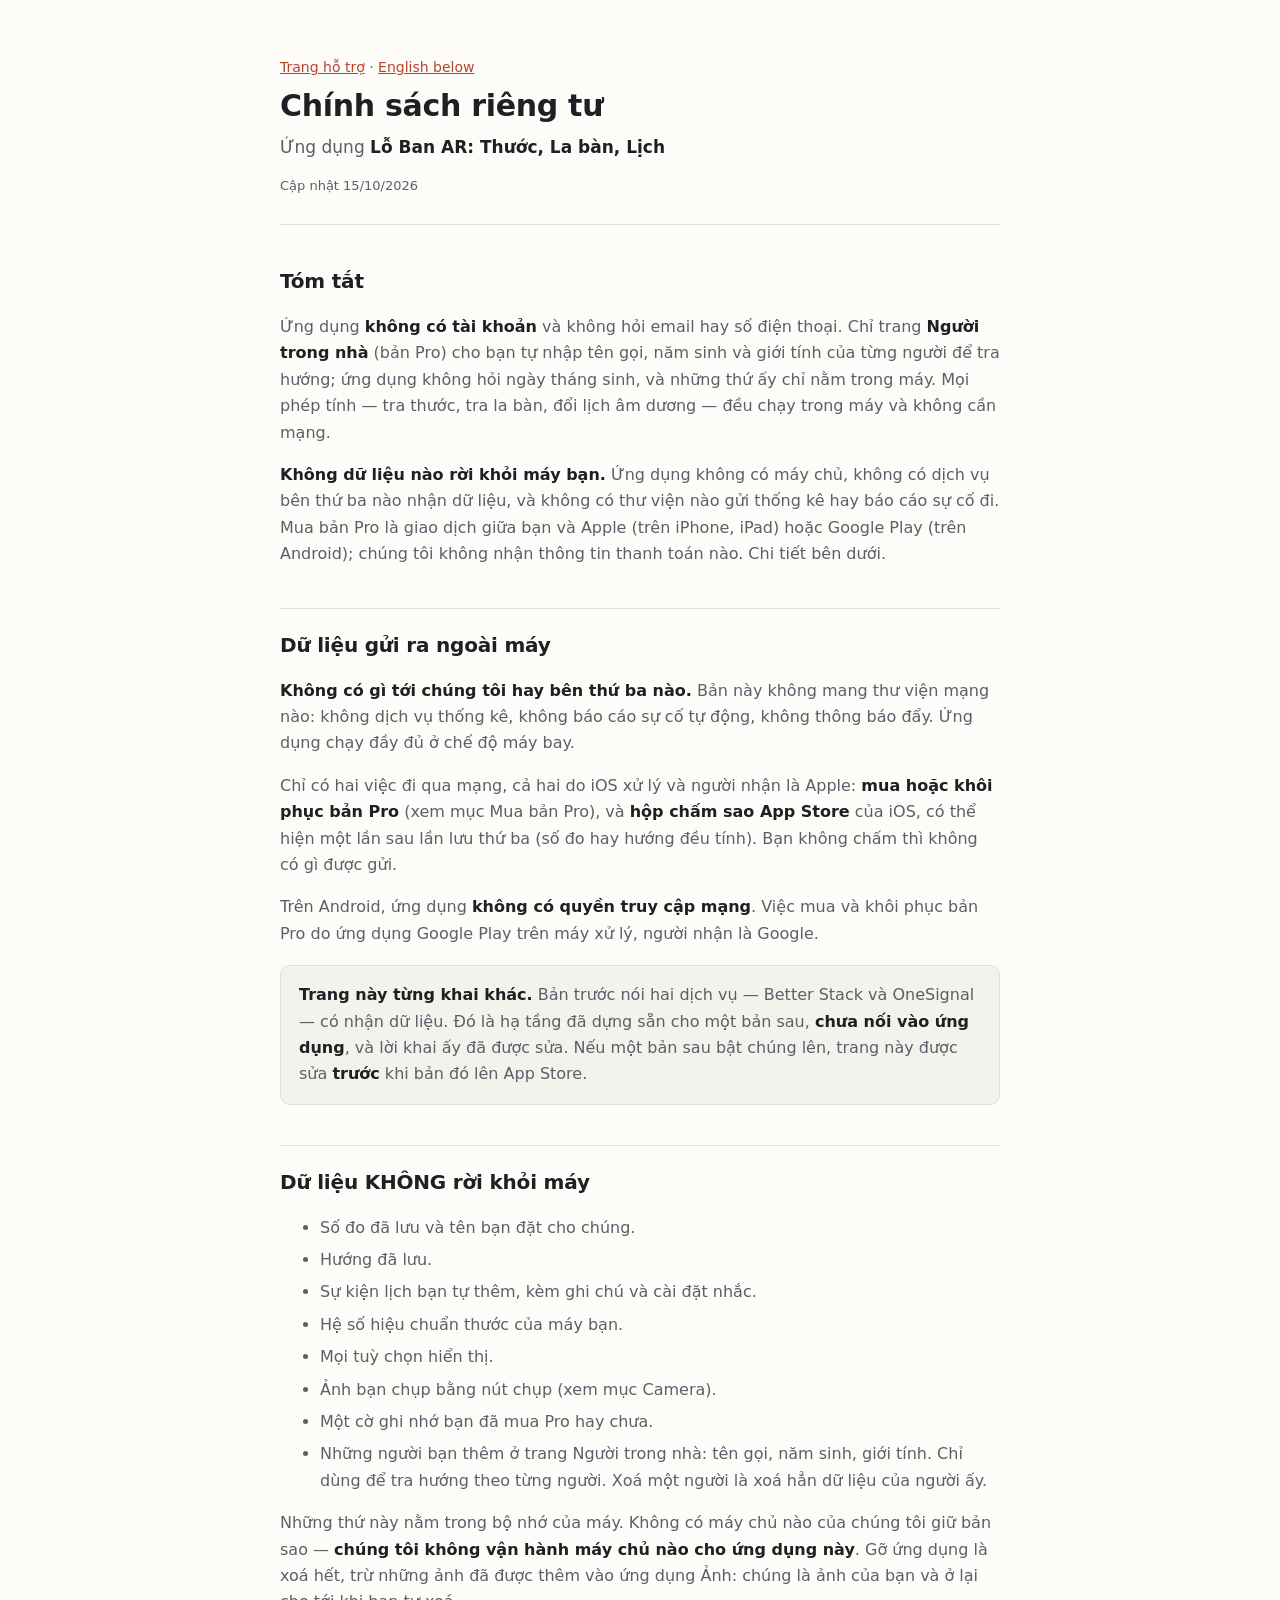
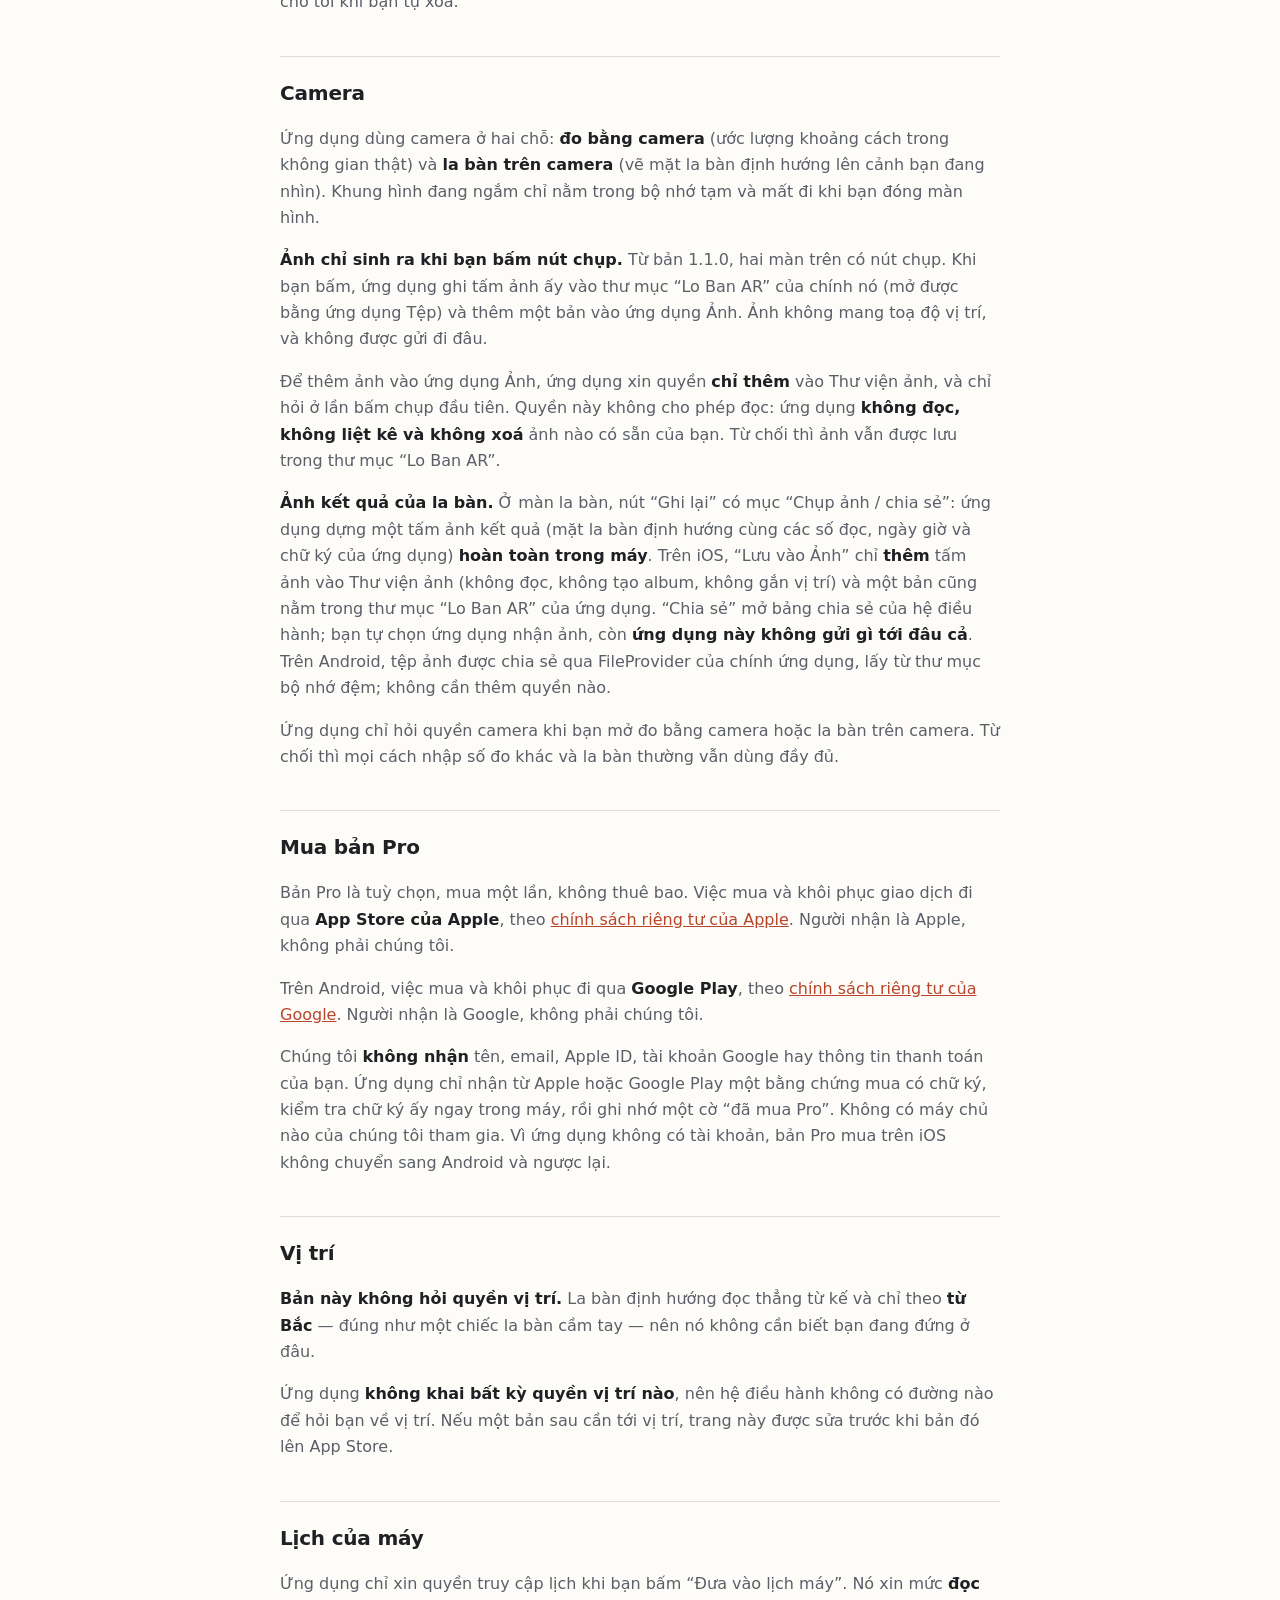
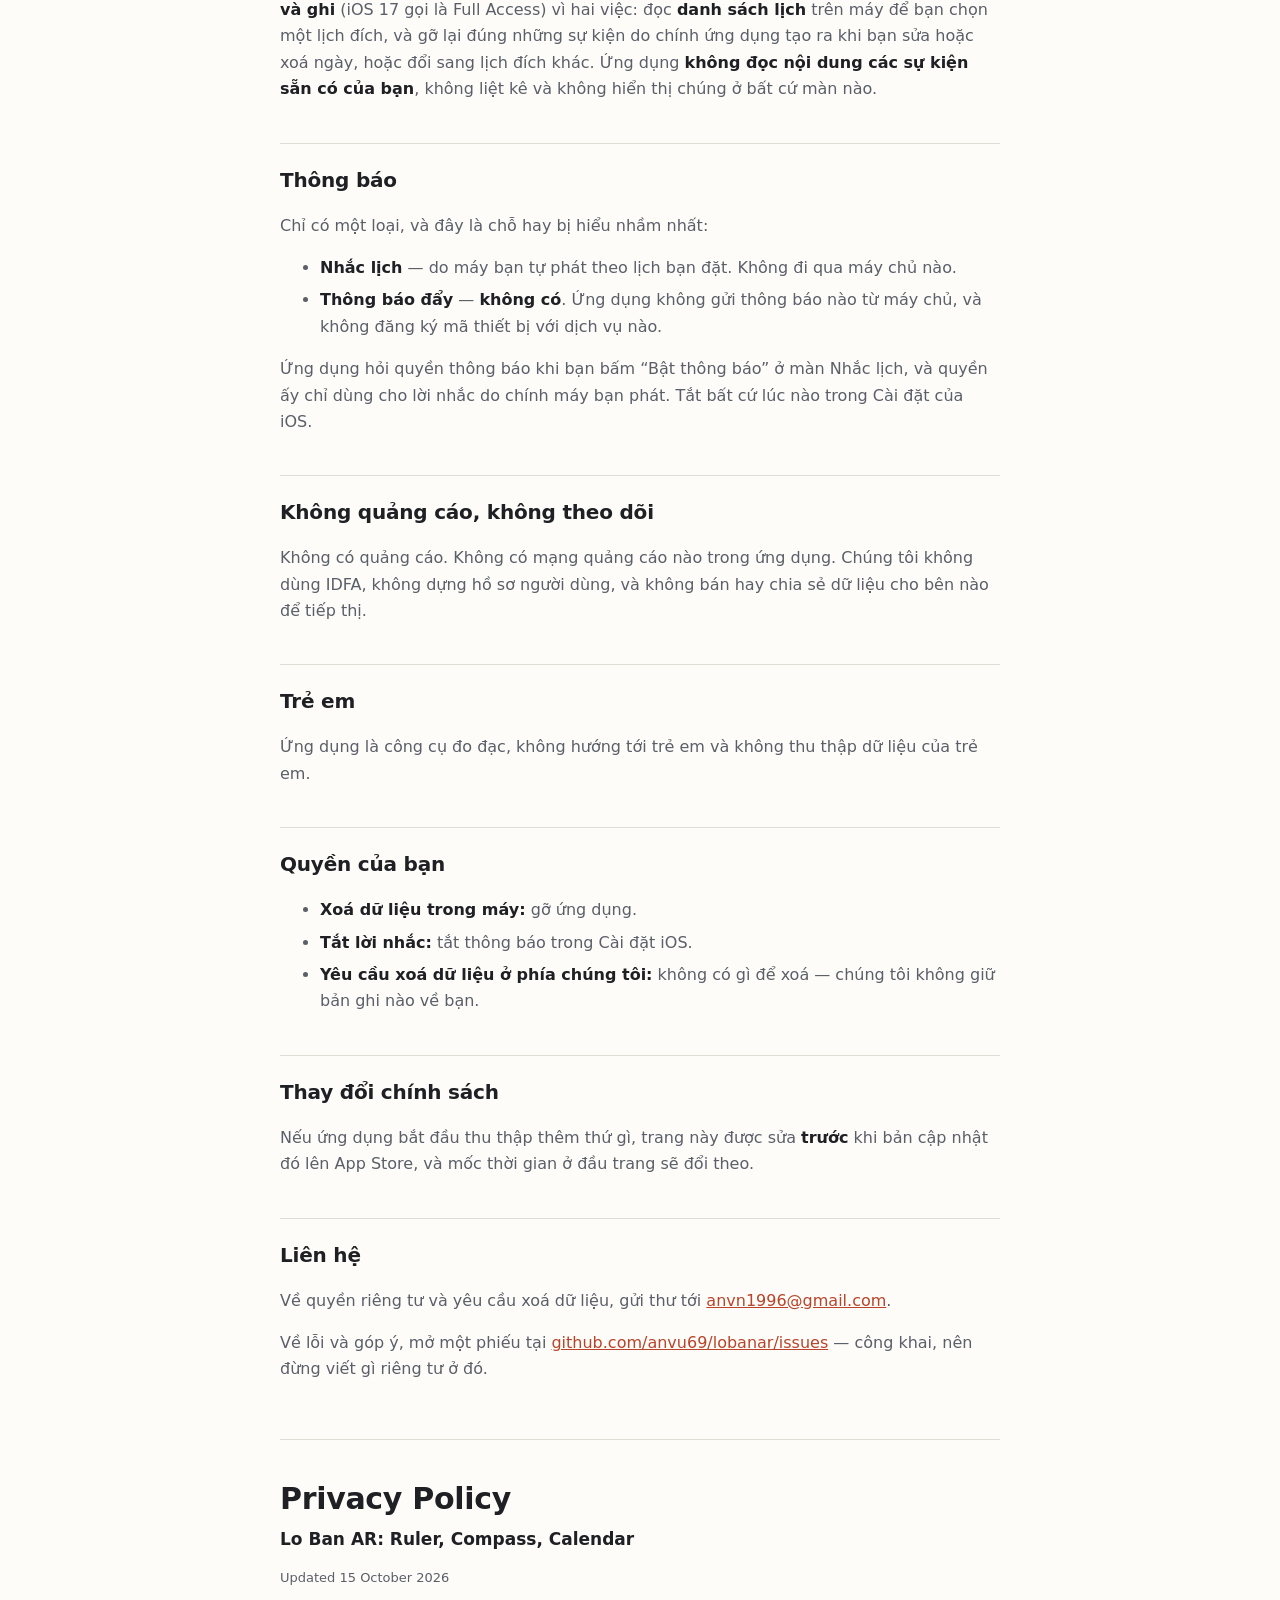
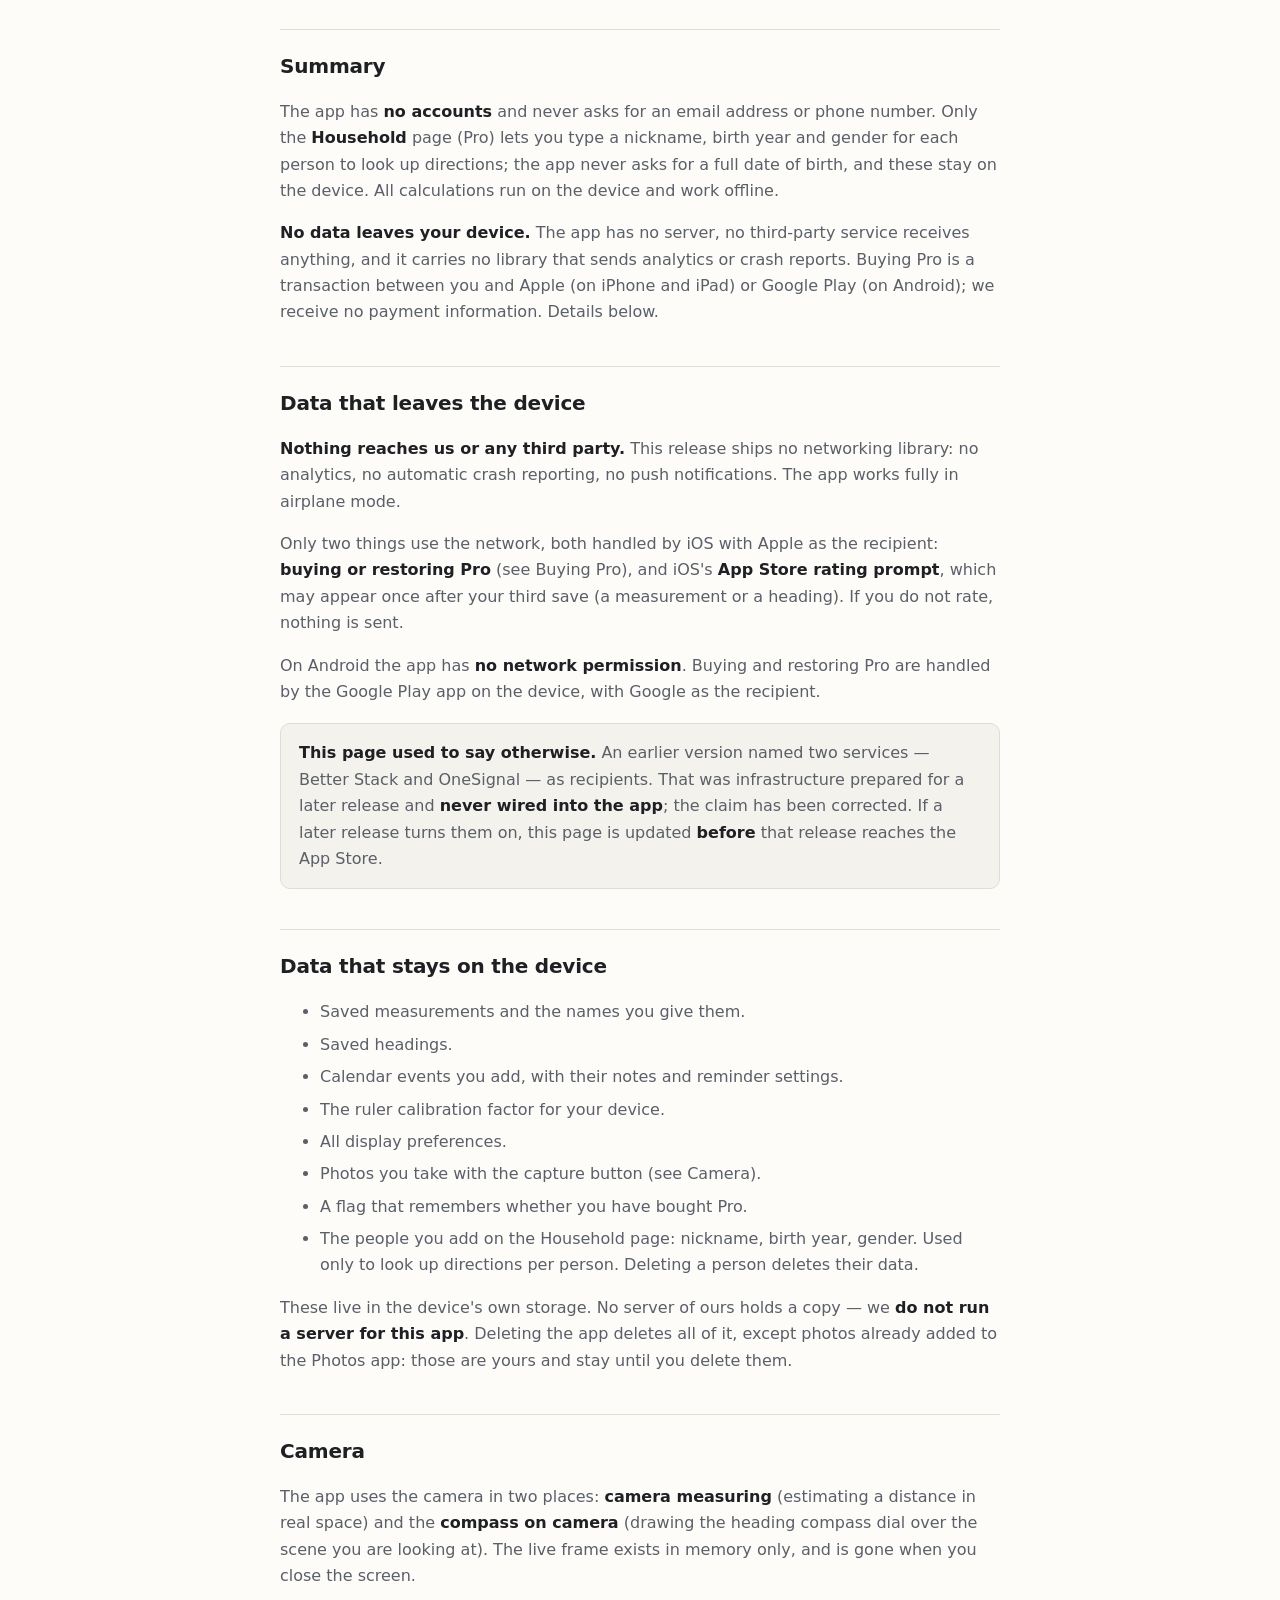
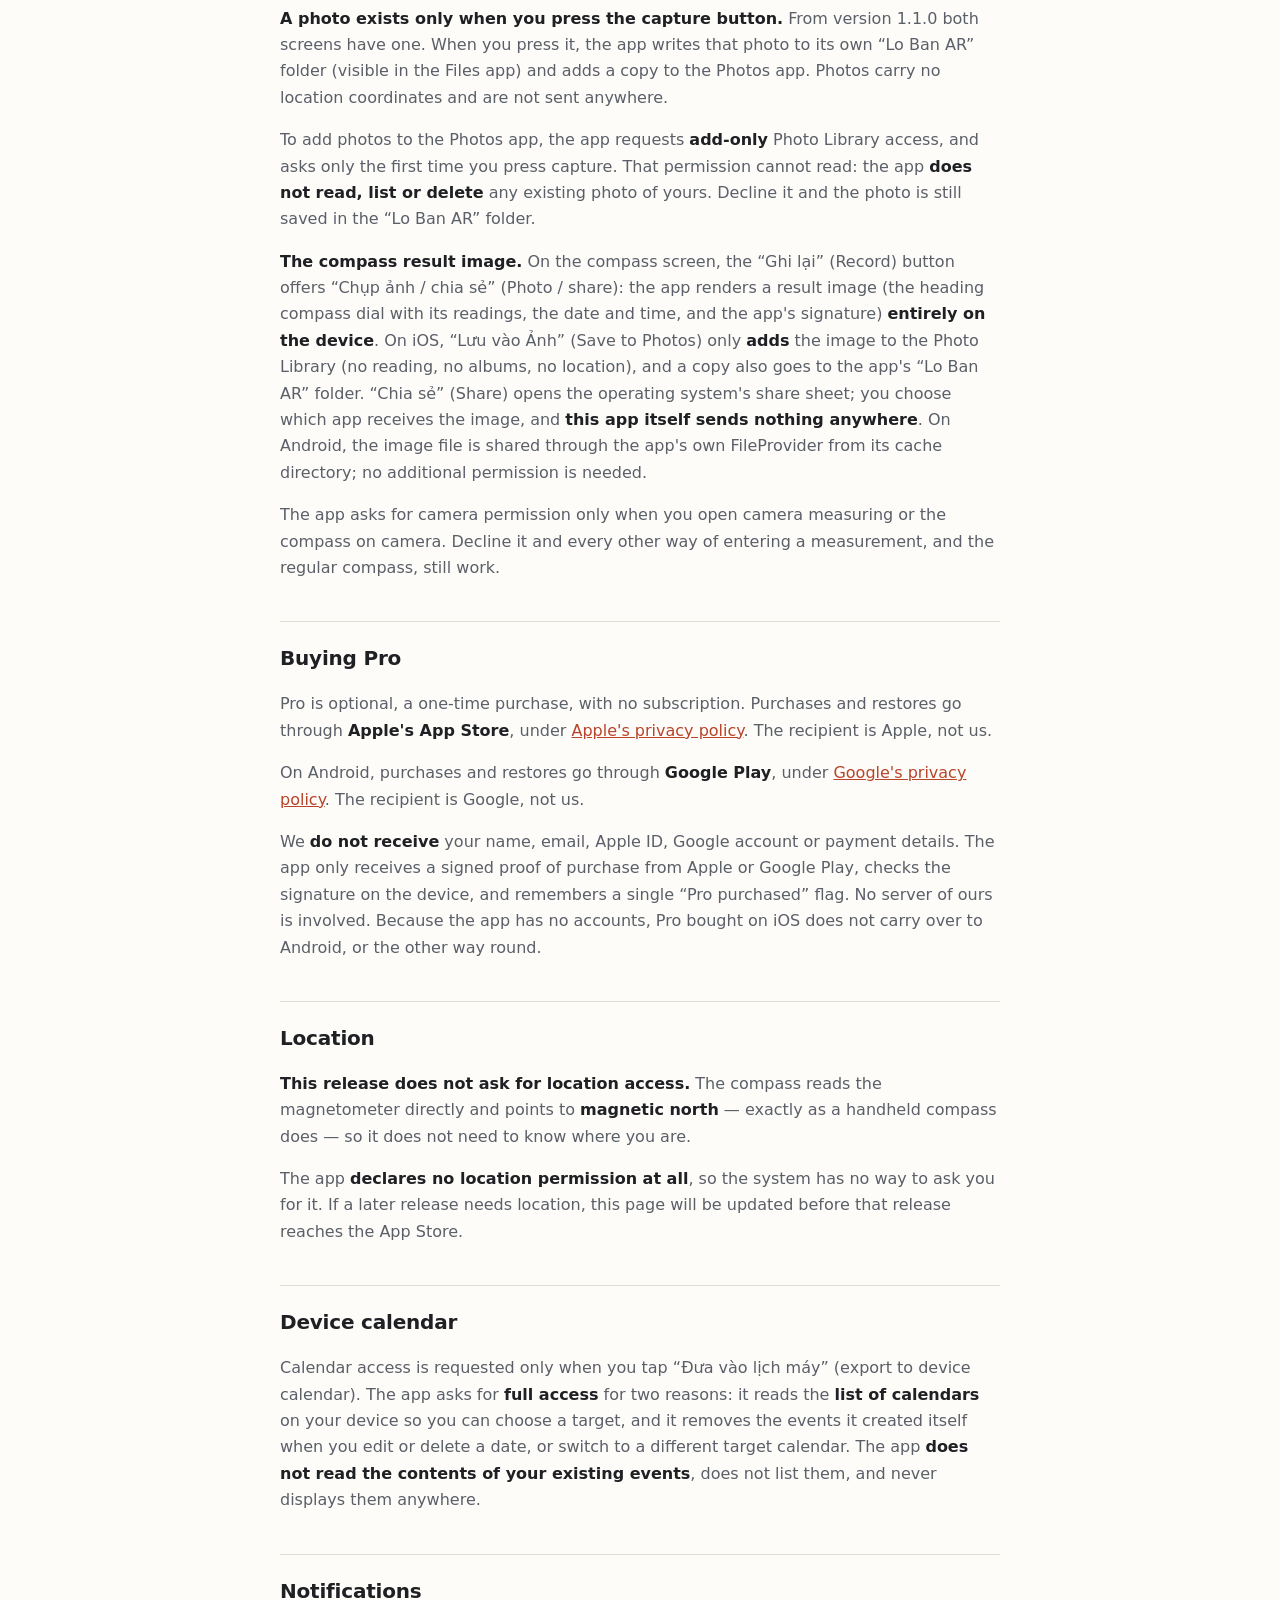
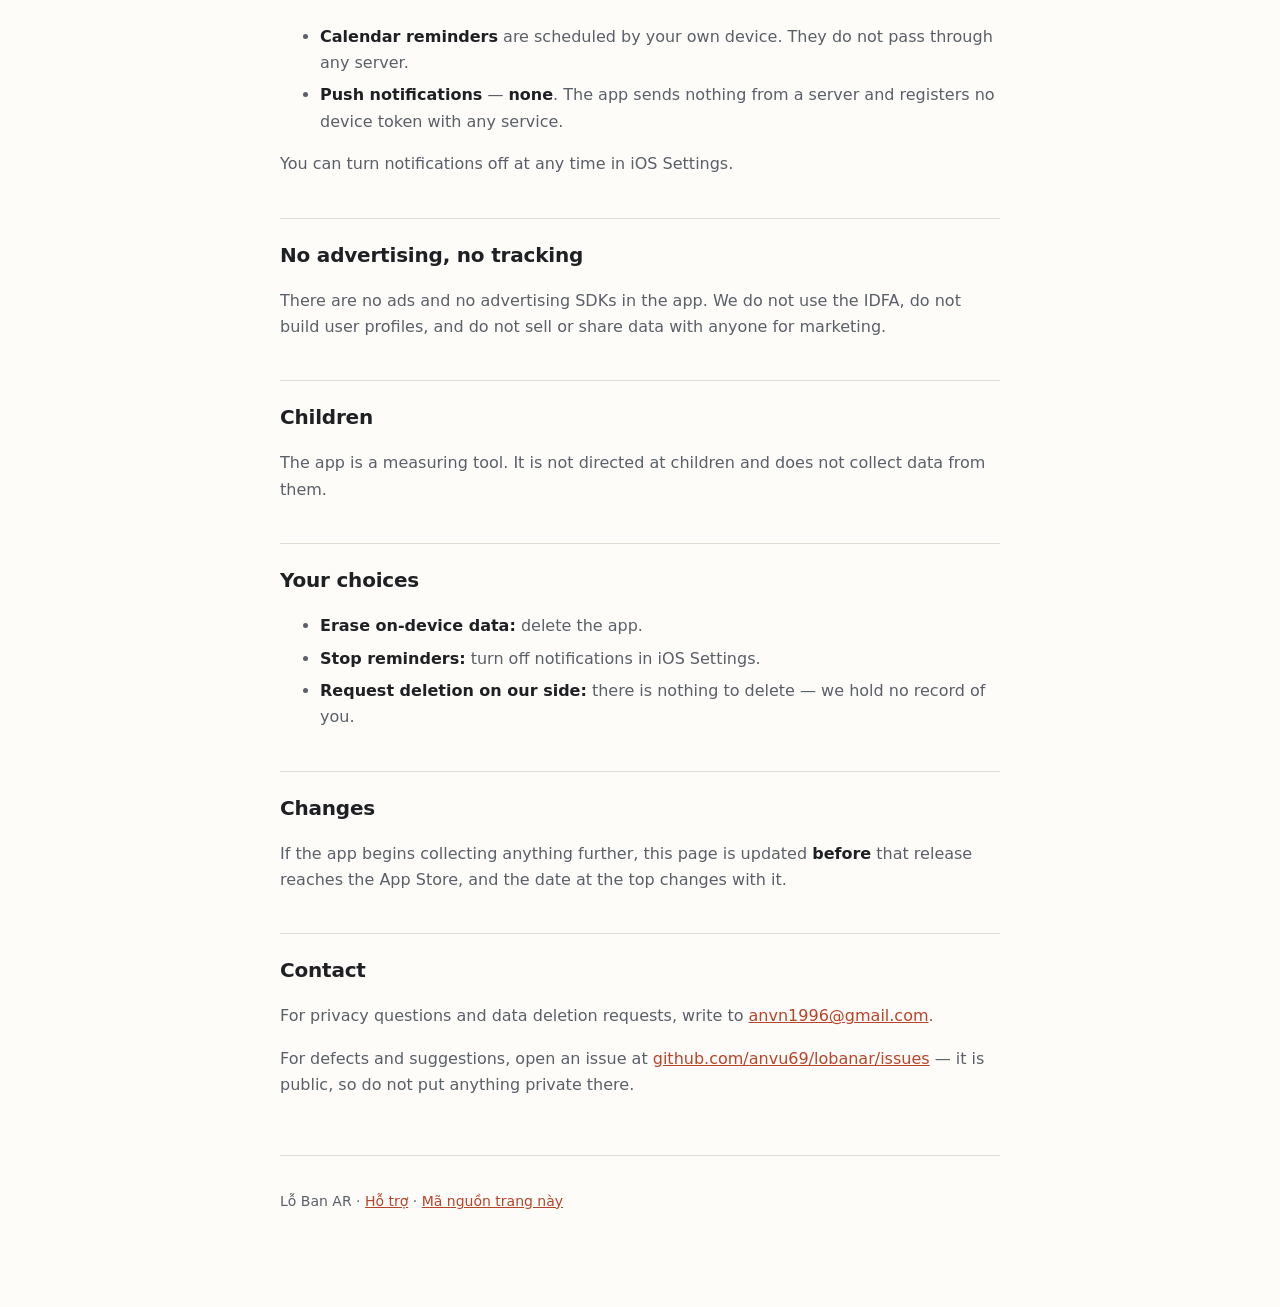
==== commit 043497e2: "docs(privacy): Người trong nhà lưu trong máy, mua Pro trên Android qua Google Play (LBA-118, LBA-122" ====
--- a/privacy/index.html
+++ b/privacy/index.html
@@ -13,19 +13,22 @@
   <p class="langswitch"><a href="../">Trang hỗ trợ</a> · <a href="#english">English below</a></p>
   <h1>Chính sách riêng tư</h1>
   <p class="lede">Ứng dụng <strong>Lỗ Ban AR: Thước, La bàn, Lịch</strong></p>
-  <p class="stamp">Cập nhật 11/10/2026</p>
+  <p class="stamp">Cập nhật 15/10/2026</p>
 </header>
 
 <h2>Tóm tắt</h2>
 
-<p>Ứng dụng <strong>không có tài khoản</strong>. Không hỏi tên, email, số điện
-thoại, và <strong>không nhận ngày sinh</strong>. Mọi phép tính — tra thước, tra
+<p>Ứng dụng <strong>không có tài khoản</strong> và không hỏi email hay số
+điện thoại. Chỉ trang <strong>Người trong nhà</strong> (bản Pro) cho bạn tự
+nhập tên gọi, năm sinh và giới tính của từng người để tra hướng; ứng dụng
+không hỏi ngày tháng sinh, và những thứ ấy chỉ nằm trong máy. Mọi phép tính — tra thước, tra
 la bàn, đổi lịch âm dương — đều chạy trong máy và không cần mạng.</p>
 
 <p><strong>Không dữ liệu nào rời khỏi máy bạn.</strong> Ứng dụng không có
 máy chủ, không có dịch vụ bên thứ ba nào nhận dữ liệu, và không có thư viện nào
 gửi thống kê hay báo cáo sự cố đi. Mua bản Pro là giao dịch giữa bạn và
-Apple; chúng tôi không nhận thông tin thanh toán nào. Chi tiết bên dưới.</p>
+Apple (trên iPhone, iPad) hoặc Google Play (trên Android); chúng tôi không
+nhận thông tin thanh toán nào. Chi tiết bên dưới.</p>
 
 <h2>Dữ liệu gửi ra ngoài máy</h2>
 
@@ -37,6 +40,10 @@
 <strong>mua hoặc khôi phục bản Pro</strong> (xem mục Mua bản Pro), và
 <strong>hộp chấm sao App Store</strong> của iOS, có thể hiện một lần sau lần
 lưu thứ ba (số đo hay hướng đều tính). Bạn không chấm thì không có gì được gửi.</p>
+
+<p>Trên Android, ứng dụng <strong>không có quyền truy cập mạng</strong>. Việc mua
+và khôi phục bản Pro do ứng dụng Google Play trên máy xử lý, người nhận là
+Google.</p>
 
 <div class="box">
   <p style="margin:0"><strong>Trang này từng khai khác.</strong> Bản trước nói
@@ -56,6 +63,9 @@
   <li>Mọi tuỳ chọn hiển thị.</li>
   <li>Ảnh bạn chụp bằng nút chụp (xem mục Camera).</li>
   <li>Một cờ ghi nhớ bạn đã mua Pro hay chưa.</li>
+  <li>Những người bạn thêm ở trang Người trong nhà: tên gọi, năm sinh, giới
+  tính. Chỉ dùng để tra hướng theo từng người. Xoá một người là xoá hẳn dữ
+  liệu của người ấy.</li>
 </ul>
 
 <p>Những thứ này nằm trong bộ nhớ của máy. Không có máy chủ nào của chúng tôi
@@ -101,10 +111,16 @@
 <a href="https://www.apple.com/legal/privacy/">chính sách riêng tư của
 Apple</a>. Người nhận là Apple, không phải chúng tôi.</p>
 
-<p>Chúng tôi <strong>không nhận</strong> tên, email, Apple ID hay thông tin
-thanh toán của bạn. Ứng dụng chỉ nhận từ Apple một bằng chứng mua có chữ ký,
-kiểm tra chữ ký ấy ngay trong máy, rồi ghi nhớ một cờ “đã mua Pro”. Không có
-máy chủ nào của chúng tôi tham gia.</p>
+<p>Trên Android, việc mua và khôi phục đi qua <strong>Google Play</strong>, theo
+<a href="https://policies.google.com/privacy">chính sách riêng tư của
+Google</a>. Người nhận là Google, không phải chúng tôi.</p>
+
+<p>Chúng tôi <strong>không nhận</strong> tên, email, Apple ID, tài khoản Google
+hay thông tin thanh toán của bạn. Ứng dụng chỉ nhận từ Apple hoặc Google Play
+một bằng chứng mua có chữ ký, kiểm tra chữ ký ấy ngay trong máy, rồi ghi nhớ
+một cờ “đã mua Pro”. Không có máy chủ nào của chúng tôi tham gia. Vì ứng dụng
+không có tài khoản, bản Pro mua trên iOS không chuyển sang Android và ngược
+lại.</p>
 
 <h2>Vị trí</h2>
 
@@ -180,18 +196,21 @@
 
 <h1 id="english" style="margin-top:40px">Privacy Policy</h1>
 <p class="lede"><strong>Lo Ban AR: Ruler, Compass, Calendar</strong></p>
-<p class="stamp">Updated 11 October 2026</p>
+<p class="stamp">Updated 15 October 2026</p>
 
 <h2>Summary</h2>
 
-<p>The app has <strong>no accounts</strong>. It never asks for a name, email
-address or phone number, and it <strong>never asks for a date of birth</strong>.
-All calculations run on the device and work offline.</p>
+<p>The app has <strong>no accounts</strong> and never asks for an email address
+or phone number. Only the <strong>Household</strong> page (Pro) lets you type
+a nickname, birth year and gender for each person to look up directions; the
+app never asks for a full date of birth, and these stay on the device. All
+calculations run on the device and work offline.</p>
 
 <p><strong>No data leaves your device.</strong> The app has no server, no
 third-party service receives anything, and it carries no library that sends
-analytics or crash reports. Buying Pro is a transaction between you and Apple;
-we receive no payment information. Details below.</p>
+analytics or crash reports. Buying Pro is a transaction between you and Apple
+(on iPhone and iPad) or Google Play (on Android); we receive no payment
+information. Details below.</p>
 
 <h2>Data that leaves the device</h2>
 
@@ -203,6 +222,10 @@
 recipient: <strong>buying or restoring Pro</strong> (see Buying Pro), and iOS's
 <strong>App Store rating prompt</strong>, which may appear once after your third
 save (a measurement or a heading). If you do not rate, nothing is sent.</p>
+
+<p>On Android the app has <strong>no network permission</strong>. Buying and
+restoring Pro are handled by the Google Play app on the device, with Google as
+the recipient.</p>
 
 <div class="box">
   <p style="margin:0"><strong>This page used to say otherwise.</strong> An
@@ -223,6 +246,9 @@
   <li>All display preferences.</li>
   <li>Photos you take with the capture button (see Camera).</li>
   <li>A flag that remembers whether you have bought Pro.</li>
+  <li>The people you add on the Household page: nickname, birth year, gender.
+  Used only to look up directions per person. Deleting a person deletes their
+  data.</li>
 </ul>
 
 <p>These live in the device's own storage. No server of ours holds a copy — we
@@ -273,10 +299,16 @@
 <a href="https://www.apple.com/legal/privacy/">Apple's privacy policy</a>. The
 recipient is Apple, not us.</p>
 
-<p>We <strong>do not receive</strong> your name, email, Apple ID or payment
-details. The app only receives a signed proof of purchase from Apple, checks the
-signature on the device, and remembers a single “Pro purchased” flag. No server
-of ours is involved.</p>
+<p>On Android, purchases and restores go through <strong>Google Play</strong>,
+under <a href="https://policies.google.com/privacy">Google's privacy
+policy</a>. The recipient is Google, not us.</p>
+
+<p>We <strong>do not receive</strong> your name, email, Apple ID, Google account
+or payment details. The app only receives a signed proof of purchase from Apple
+or Google Play, checks the signature on the device, and remembers a single “Pro
+purchased” flag. No server of ours is involved. Because the app has no
+accounts, Pro bought on iOS does not carry over to Android, or the other way
+round.</p>
 
 <h2>Location</h2>
 
